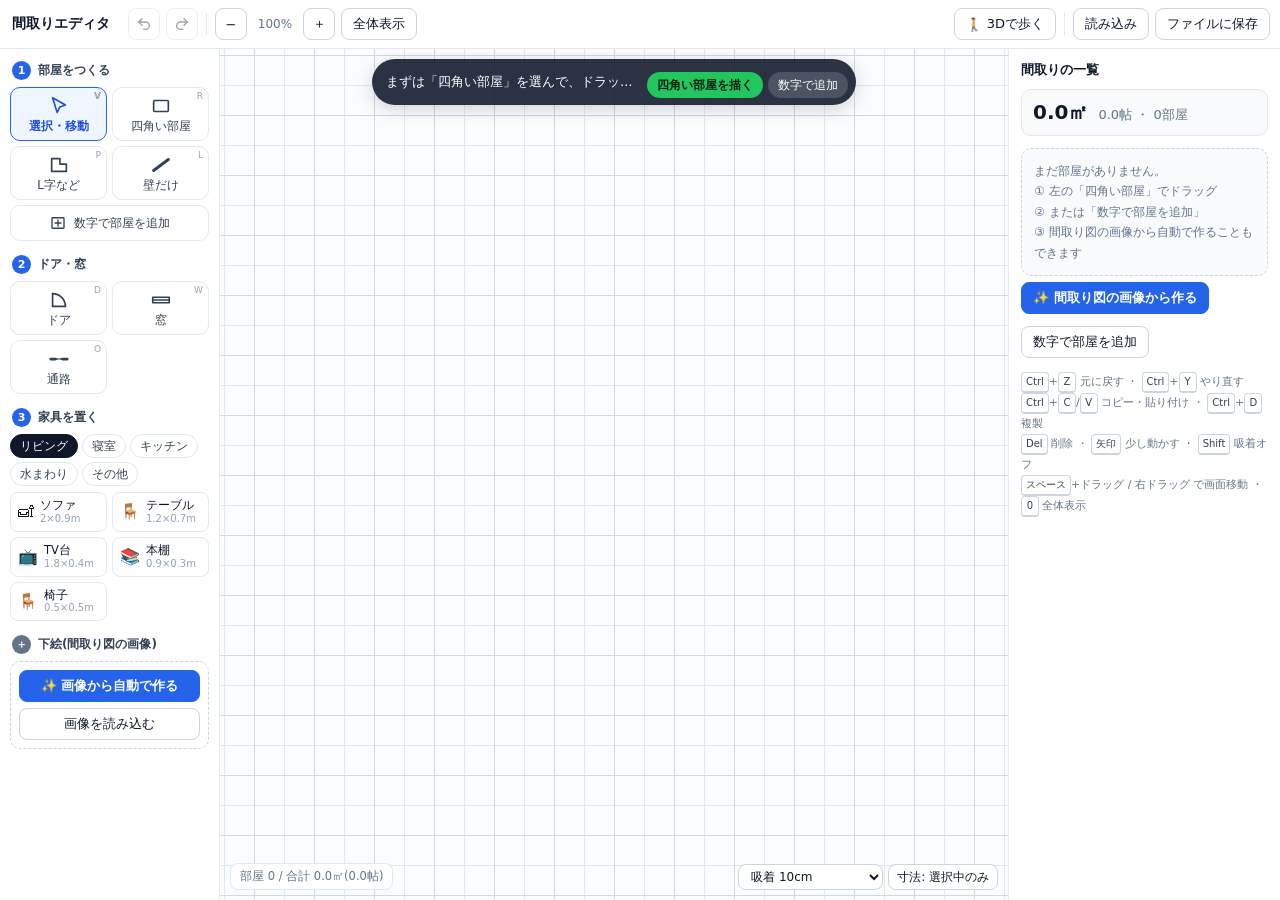
==== floor-editor.html @ 039d6eda "Add files via upload" ====
<!DOCTYPE html>
<html lang="ja">
<head>
<meta charset="UTF-8">
<meta name="viewport" content="width=device-width, initial-scale=1, maximum-scale=1, user-scalable=no, viewport-fit=cover">
<title>間取りエディタ - VR Homes</title>
<style>
:root{
  --ink:#0f172a; --ink-2:#334155; --ink-3:#64748b; --ink-4:#94a3b8;
  --line:#e2e8f0; --line-2:#cbd5e1; --bg:#f8fafc; --surface:#fff;
  --blue:#2563eb; --blue-d:#1d4ed8; --blue-l:#eff6ff; --blue-m:#dbeafe;
  --red:#dc2626; --red-l:#fef2f2; --green:#16a34a; --amber:#d97706;
  --wall:#1e293b; --r:10px;
}
*{box-sizing:border-box}
html,body{margin:0;height:100%;overflow:hidden;background:var(--bg);color:var(--ink);font-family:system-ui,-apple-system,"Hiragino Sans","Noto Sans JP","Yu Gothic UI",sans-serif;font-size:13px;-webkit-tap-highlight-color:transparent}
button,input,select{font:inherit;color:inherit}
button{cursor:pointer}
.app{display:grid;grid-template-rows:auto 1fr;height:100%}

/* ── ヘッダー ── */
.top{display:flex;align-items:center;gap:6px;padding:8px 10px;background:var(--surface);border-bottom:1px solid var(--line);min-width:0}
.top h1{font-size:14px;margin:0 6px 0 2px;white-space:nowrap;overflow:hidden;text-overflow:ellipsis;min-width:0;flex:0 1 auto}
.top h1 small{font-weight:500;color:var(--ink-3);margin-left:6px}
.spacer{flex:1}
.btn{display:inline-flex;align-items:center;justify-content:center;gap:5px;height:32px;padding:0 11px;border:1px solid var(--line-2);border-radius:8px;background:var(--surface);white-space:nowrap;transition:background .12s,border-color .12s}
.btn:hover{background:#f1f5f9}
.btn:disabled{opacity:.4;cursor:default;background:var(--surface)}
.btn.icon{width:32px;padding:0}
.btn.primary{background:var(--blue);border-color:var(--blue);color:#fff;font-weight:700}
.btn.primary:hover{background:var(--blue-d)}
.btn.ghost{border-color:transparent;background:transparent}
.btn.ghost:hover{background:#f1f5f9}
.btn.danger{color:var(--red)}
.btn.small{height:26px;padding:0 8px;font-size:12px}
.sep{width:1px;height:22px;background:var(--line);margin:0 2px}
.zoomlabel{min-width:44px;text-align:center;color:var(--ink-3);font-size:12px}

/* ── 本体 ── */
.main{display:grid;grid-template-columns:220px 1fr 272px;min-height:0}
.tools{background:var(--surface);border-right:1px solid var(--line);overflow-y:auto;padding:10px 10px 16px}
.step{margin-bottom:14px}
.step-h{display:flex;align-items:center;gap:7px;font-weight:800;font-size:12px;color:var(--ink-2);margin:2px 2px 7px}
.step-h .n{width:19px;height:19px;border-radius:50%;background:var(--blue);color:#fff;font-size:11px;display:inline-flex;align-items:center;justify-content:center}
.tgrid{display:grid;grid-template-columns:1fr 1fr;gap:5px}
.tool{display:flex;flex-direction:column;align-items:center;justify-content:center;gap:2px;min-height:54px;padding:6px 4px;border:1px solid var(--line);border-radius:var(--r);background:var(--surface);font-size:11.5px;color:var(--ink-2);position:relative;text-align:center;line-height:1.25}
.tool svg{width:22px;height:22px;stroke:currentColor;fill:none;stroke-width:1.8;stroke-linecap:round;stroke-linejoin:round}
.tool:hover{border-color:var(--line-2);background:#f8fafc}
.tool.on{border-color:var(--blue);background:var(--blue-l);color:var(--blue-d);font-weight:700}
.tool kbd{position:absolute;top:3px;right:5px;font-size:9px;color:var(--ink-4);font-family:inherit}
.tool.wide{grid-column:span 2;flex-direction:row;min-height:36px;gap:7px}
.tool.wide svg{width:18px;height:18px}
.furn-cats{display:flex;gap:4px;flex-wrap:wrap;margin-bottom:6px}
.chip{height:24px;padding:0 9px;border:1px solid var(--line);border-radius:999px;background:var(--surface);font-size:11.5px;color:var(--ink-2)}
.chip.on{background:var(--ink);border-color:var(--ink);color:#fff}
.furn-list{display:grid;grid-template-columns:1fr 1fr;gap:5px}
.furn{display:flex;align-items:center;gap:6px;padding:6px 7px;border:1px solid var(--line);border-radius:8px;background:var(--surface);font-size:11.5px;text-align:left;line-height:1.2}
.furn .ic{font-size:16px}
.furn small{display:block;color:var(--ink-4);font-size:10px}
.furn.on{border-color:var(--blue);background:var(--blue-l)}
.bgbox{border:1px dashed var(--line-2);border-radius:var(--r);padding:8px;display:grid;gap:6px}
.row{display:flex;align-items:center;gap:6px}
.row label{color:var(--ink-3);font-size:11.5px;white-space:nowrap}
.row input[type=range]{flex:1;min-width:0}
details summary{cursor:pointer;color:var(--ink-3);font-size:11.5px;margin:2px 0}
.mini{font-size:11px;color:var(--ink-3);line-height:1.5}

/* ── キャンバス ── */
.stage{position:relative;min-width:0;min-height:0;overflow:hidden;background:#fbfcfe}
#cv{position:absolute;inset:0;width:100%;height:100%;touch-action:none;display:block;outline:none}
.hint{position:absolute;left:50%;top:10px;transform:translateX(-50%);max-width:calc(100% - 20px);display:flex;align-items:center;gap:8px;background:rgba(15,23,42,.88);color:#fff;border-radius:999px;padding:7px 8px 7px 14px;font-size:12.5px;box-shadow:0 4px 18px rgba(15,23,42,.18);z-index:5}
.hint .txt{white-space:nowrap;overflow:hidden;text-overflow:ellipsis}
.hint .acts{display:flex;gap:5px;flex-shrink:0}
.hint .acts:empty{display:none}
.hint button{height:26px;padding:0 10px;border-radius:999px;border:0;background:rgba(255,255,255,.16);color:#fff;font-size:12px;white-space:nowrap}
.hint button.ok{background:#22c55e;color:#04220f;font-weight:700}
.hint button:hover{filter:brightness(1.15)}
.numbox{position:absolute;z-index:6;display:none;align-items:center;gap:4px;background:#fff;border:2px solid var(--blue);border-radius:9px;padding:4px 6px;box-shadow:0 6px 20px rgba(15,23,42,.18)}
.numbox.show{display:flex}
.numbox span{font-size:11px;color:var(--ink-3);white-space:nowrap}
.numbox input{width:76px;border:0;outline:none;font-size:15px;font-weight:700;text-align:right}
.stat{position:absolute;left:10px;bottom:10px;background:rgba(255,255,255,.92);border:1px solid var(--line);border-radius:8px;padding:5px 9px;font-size:11.5px;color:var(--ink-3);z-index:4;pointer-events:none}
.legend-toggle{position:absolute;right:10px;bottom:10px;display:flex;gap:5px;z-index:4}

/* ── プロパティ ── */
.props{background:var(--surface);border-left:1px solid var(--line);overflow-y:auto;padding:12px}
.ph{font-weight:800;font-size:13px;margin:0 0 10px;display:flex;align-items:center;gap:8px}
.ph .tag{font-size:10.5px;font-weight:700;padding:2px 8px;border-radius:999px;background:var(--blue-l);color:var(--blue-d)}
.field{margin-bottom:10px}
.field>label{display:block;font-size:11.5px;color:var(--ink-3);margin-bottom:4px}
.in{width:100%;height:32px;border:1px solid var(--line-2);border-radius:8px;padding:0 9px;background:#fff;outline:none}
.in:focus{border-color:var(--blue);box-shadow:0 0 0 3px var(--blue-m)}
.unit{position:relative}
.unit .in{padding-right:28px;text-align:right}
.unit::after{content:attr(data-u);position:absolute;right:9px;top:50%;transform:translateY(-50%);color:var(--ink-4);font-size:11.5px;pointer-events:none}
.two{display:grid;grid-template-columns:1fr 1fr;gap:8px}
.three{display:grid;grid-template-columns:1fr 1fr 1fr;gap:6px}
.chips{display:flex;flex-wrap:wrap;gap:4px;margin-top:6px}
.chips .chip{height:22px;font-size:11px;padding:0 7px}
.swatches{display:flex;flex-wrap:wrap;gap:6px}
.sw{width:24px;height:24px;border-radius:50%;border:2px solid #fff;box-shadow:0 0 0 1px var(--line-2)}
.sw.on{box-shadow:0 0 0 2px var(--ink)}
.big{display:flex;gap:10px;align-items:baseline;background:var(--bg);border:1px solid var(--line);border-radius:var(--r);padding:9px 11px;margin-bottom:12px}
.big b{font-size:20px}
.big span{color:var(--ink-3)}
.seg{display:grid;grid-template-columns:repeat(3,1fr);gap:4px}
.seg button{height:30px;border:1px solid var(--line);border-radius:7px;background:#fff;font-size:11.5px}
.seg button.on{border-color:var(--blue);background:var(--blue-l);color:var(--blue-d);font-weight:700}
.list{display:grid;gap:4px}
.li{display:flex;align-items:center;gap:8px;padding:7px 9px;border:1px solid var(--line);border-radius:8px;background:#fff;text-align:left;width:100%}
.li:hover{border-color:var(--line-2)}
.li .dot{width:10px;height:10px;border-radius:3px;flex-shrink:0}
.li .nm{flex:1;min-width:0;overflow:hidden;text-overflow:ellipsis;white-space:nowrap}
.li .v{color:var(--ink-3);font-size:11.5px;white-space:nowrap}
.acts{display:flex;flex-wrap:wrap;gap:6px;margin-top:6px}
.empty{color:var(--ink-3);line-height:1.7;font-size:12px;background:var(--bg);border:1px dashed var(--line-2);border-radius:var(--r);padding:12px}
.kbd-help{margin-top:14px;color:var(--ink-3);font-size:11px;line-height:1.8}
.kbd-help kbd{display:inline-block;min-width:18px;padding:0 4px;border:1px solid var(--line-2);border-bottom-width:2px;border-radius:4px;font-family:inherit;font-size:10px;text-align:center;color:var(--ink-2);background:#fff}

/* ── モーダル ── */
.modal{position:fixed;inset:0;background:rgba(15,23,42,.55);display:none;align-items:center;justify-content:center;z-index:50;padding:14px}
.modal.show{display:flex}
.dialog{background:#fff;border-radius:14px;width:min(420px,100%);padding:16px;box-shadow:0 20px 60px rgba(15,23,42,.3)}
.dialog h3{margin:0 0 12px;font-size:15px}
.presets{display:grid;grid-template-columns:repeat(4,1fr);gap:6px;margin-bottom:12px}
.presets button{border:1px solid var(--line);border-radius:8px;background:#fff;padding:7px 4px;font-size:12px;line-height:1.3}
.presets button small{display:block;color:var(--ink-4);font-size:10px}
.presets button:hover{border-color:var(--blue);background:var(--blue-l)}
.viewer{position:fixed;inset:0;z-index:60;background:#0a0e1a;display:none}
.viewer.show{display:block}
.viewer iframe{width:100%;height:100%;border:0;display:block}
.toast{position:fixed;left:50%;bottom:22px;transform:translateX(-50%) translateY(20px);background:var(--ink);color:#fff;padding:9px 16px;border-radius:999px;font-size:12.5px;opacity:0;transition:all .25s;z-index:70;pointer-events:none;white-space:nowrap}
.toast.show{opacity:1;transform:translateX(-50%) translateY(0)}

/* ── スマホ・狭い画面 ── */
@media (max-width: 860px){
  .main{grid-template-columns:1fr;grid-template-rows:1fr auto}
  .tools{grid-row:2;border-right:0;border-top:1px solid var(--line);padding:6px;display:flex;gap:10px;overflow-x:auto;overflow-y:hidden;max-height:none;white-space:nowrap}
  .step{margin:0;display:flex;align-items:center;gap:6px}
  .step-h{writing-mode:horizontal-tb;margin:0}
  .step-h span:not(.n){display:none}
  .tgrid{display:flex;gap:5px}
  .tool{min-width:62px;min-height:50px}
  .tool.wide{grid-column:auto;flex-direction:column;min-height:50px}
  .tool kbd{display:none}
  .bg-step{display:none}
  .furn-step{display:flex}
  .furn-cats{display:none}
  .furn-list{display:flex;gap:5px}
  .furn{min-width:92px;min-height:50px}
  .props{position:fixed;left:0;right:0;bottom:0;max-height:48vh;border-left:0;border-top:1px solid var(--line);border-radius:14px 14px 0 0;box-shadow:0 -10px 30px rgba(15,23,42,.15);transform:translateY(105%);transition:transform .22s;z-index:30;padding-top:6px}
  .props.open{transform:none}
  .props .grab{display:block}
  .top h1 small{display:none}
  .hide-sm{display:none !important}
  .hint{top:8px;font-size:12px}
}
.sm{display:none}
@media (max-width: 860px){ .lg{display:none} .sm{display:inline} }
@media (max-width: 480px){ .top h1{display:none} .top{gap:4px;padding:6px} .btn{padding:0 9px} }
.grab{display:none;width:40px;height:4px;border-radius:2px;background:var(--line-2);margin:2px auto 10px}
.show-sm{display:none}
@media (max-width: 860px){ .show-sm{display:inline-flex} }
</style>
</head>
<body>
<div class="app">
  <header class="top">
    <h1>間取りエディタ<small id="propName"></small></h1>
    <button class="btn icon" id="bUndo" title="元に戻す (Ctrl+Z)"><svg width="16" height="16" viewBox="0 0 24 24" fill="none" stroke="currentColor" stroke-width="2" stroke-linecap="round"><path d="M9 14 4 9l5-5"/><path d="M4 9h10.5a5.5 5.5 0 0 1 0 11H11"/></svg></button>
    <button class="btn icon" id="bRedo" title="やり直す (Ctrl+Y)"><svg width="16" height="16" viewBox="0 0 24 24" fill="none" stroke="currentColor" stroke-width="2" stroke-linecap="round"><path d="m15 14 5-5-5-5"/><path d="M20 9H9.5a5.5 5.5 0 0 0 0 11H13"/></svg></button>
    <span class="sep hide-sm"></span>
    <button class="btn icon hide-sm" id="bZoomOut" title="縮小">−</button>
    <span class="zoomlabel hide-sm" id="zoomLabel">100%</span>
    <button class="btn icon hide-sm" id="bZoomIn" title="拡大">＋</button>
    <button class="btn hide-sm" id="bFit" title="全体を表示 (0)">全体表示</button>
    <span class="spacer"></span>
    <button class="btn show-sm" id="bProps">詳細</button>
    <button class="btn" id="bWalk" title="3Dで歩いて確認">🚶<span class="lg"> 3Dで歩く</span><span class="sm"> 3D</span></button>
    <span class="sep"></span>
    <span id="fileBtns" class="row">
      <button class="btn hide-sm" id="bLoad">読み込み</button>
      <button class="btn" id="bDownload"><span class="lg">ファイルに保存</span><span class="sm">保存</span></button>
    </span>
    <span id="embedBtns" class="row" style="display:none">
      <button class="btn ghost" id="bCancel" title="保存せずに閉じる"><span class="lg">キャンセル</span><span class="sm">✕</span></button>
      <button class="btn primary" id="bSave"><span class="lg">保存して閉じる</span><span class="sm">保存</span></button>
    </span>
  </header>

  <div class="main">
    <!-- 左: 道具 -->
    <aside class="tools" id="tools">
      <div class="step">
        <div class="step-h"><span class="n">1</span><span>部屋をつくる</span></div>
        <div class="tgrid">
          <button class="tool" data-tool="select" title="選択・移動 (V)"><kbd>V</kbd><svg viewBox="0 0 24 24"><path d="M5 3l14 8-6 2-3 6z"/></svg>選択・移動</button>
          <button class="tool" data-tool="rect" title="四角い部屋 (R)"><kbd>R</kbd><svg viewBox="0 0 24 24"><rect x="4" y="6" width="16" height="12" rx="1"/></svg>四角い部屋</button>
          <button class="tool" data-tool="poly" title="自由な形の部屋 (P)"><kbd>P</kbd><svg viewBox="0 0 24 24"><path d="M4 5h9v6h7v8H4z"/></svg>L字など</button>
          <button class="tool" data-tool="wall" title="壁を引く (L)"><kbd>L</kbd><svg viewBox="0 0 24 24"><path d="M4 18 20 6" stroke-width="3.2"/></svg>壁だけ</button>
          <button class="tool wide" id="bAddRoom" title="サイズを数字で指定して部屋を追加"><svg viewBox="0 0 24 24"><rect x="4" y="5" width="16" height="14" rx="1"/><path d="M8 12h8M12 8v8"/></svg>数字で部屋を追加</button>
        </div>
      </div>
      <div class="step">
        <div class="step-h"><span class="n">2</span><span>ドア・窓</span></div>
        <div class="tgrid">
          <button class="tool" data-tool="door" title="ドア (D)"><kbd>D</kbd><svg viewBox="0 0 24 24"><path d="M5 19V5"/><path d="M5 5a14 14 0 0 1 14 14"/><path d="M5 19h14"/></svg>ドア</button>
          <button class="tool" data-tool="window" title="窓 (W)"><kbd>W</kbd><svg viewBox="0 0 24 24"><rect x="3" y="9" width="18" height="6"/><path d="M3 12h18"/></svg>窓</button>
          <button class="tool" data-tool="passage" title="通路・開口 (O)"><kbd>O</kbd><svg viewBox="0 0 24 24"><path d="M3 12h5M16 12h5" stroke-width="3"/><path d="M9 12h6" stroke-dasharray="2 2"/></svg>通路</button>
        </div>
      </div>
      <div class="step furn-step">
        <div class="step-h"><span class="n">3</span><span>家具を置く</span></div>
        <div class="furn-cats" id="furnCats"></div>
        <div class="furn-list" id="furnList"></div>
      </div>
      <div class="step bg-step">
        <div class="step-h"><span class="n" style="background:#64748b">＋</span><span>下絵(間取り図の画像)</span></div>
        <div class="bgbox">
          <button class="btn primary" id="bAutoFromImage" title="間取り図の画像から部屋・ドア・窓をまとめて作ります">✨ 画像から自動で作る</button>
          <button class="btn" id="bBgLoad">画像を読み込む</button>
          <div id="bgCtl" style="display:none;gap:6px" class="bgctl">
            <div class="row"><label>濃さ</label><input type="range" id="bgOpacity" min="10" max="100" value="55"></div>
            <div class="tgrid" style="margin-top:4px">
              <button class="tool" data-tool="calib" title="図面上の2点と実際の長さで大きさを合わせる"><svg viewBox="0 0 24 24"><path d="M4 17 17 4l3 3L7 20z"/><path d="M8 13l2 2M11 10l2 2M14 7l2 2"/></svg>長さを合わせる</button>
              <button class="tool" data-tool="bgmove" title="下絵をドラッグで動かす"><svg viewBox="0 0 24 24"><path d="M12 3v18M3 12h18M12 3l-3 3M12 3l3 3M12 21l-3-3M12 21l3-3M3 12l3-3M3 12l3 3M21 12l-3-3M21 12l-3 3"/></svg>下絵を動かす</button>
              <button class="tool" data-tool="roomfill" title="下絵の部屋の内側をクリックして部屋を自動作成"><svg viewBox="0 0 24 24"><path d="M4 4h16v16H4z"/><path d="M8 8h8v8H8z" fill="currentColor" opacity=".25"/></svg>部屋を自動取得</button>
              <button class="tool" data-tool="autowall" title="下絵から壁の線を自動検出"><svg viewBox="0 0 24 24"><path d="M4 6h16M4 12h10M4 18h16" stroke-width="2.6"/></svg>壁を自動検出</button>
            </div>
            <details>
              <summary>検出の細かい設定</summary>
              <div class="row"><label>暗さのしきい値</label><input type="range" id="pThreshold" min="30" max="230" value="110"><span id="pThresholdV" class="mini">110</span></div>
              <div class="row"><label>色みの許容</label><input type="range" id="pSat" min="10" max="160" value="60"></div>
              <div class="row"><label>壁の厚み(m)</label><input class="in" style="height:26px" id="pMinTh" type="number" step="0.01" value="0.06"><span class="mini">〜</span><input class="in" style="height:26px" id="pMaxTh" type="number" step="0.01" value="0.30"></div>
              <div class="row"><label>最短の壁(m)</label><input class="in" style="height:26px" id="pMinLen" type="number" step="0.1" value="0.4"></div>
              <div class="row"><label>開口を塞ぐ(m)</label><input class="in" style="height:26px" id="pClose" type="number" step="0.05" value="1.0"></div>
              <div class="row"><button class="btn small" id="bOtsu">しきい値を自動で決める</button></div>
            </details>
            <button class="btn small danger" id="bBgClear">下絵を消す</button>
          </div>
        </div>
      </div>
    </aside>

    <!-- 中央: キャンバス -->
    <section class="stage" id="stage">
      <canvas id="cv" tabindex="0"></canvas>
      <div class="hint" id="hint"><span class="txt" id="hintTxt"></span><span class="acts" id="hintActs"></span></div>
      <div class="numbox" id="numbox"><span id="numLabel">長さ</span><input id="numInput" inputmode="decimal" autocomplete="off"><span>m</span></div>
      <div class="stat" id="stat"></div>
      <div class="legend-toggle hide-sm">
        <select class="btn small" id="gridSel" title="スナップ(吸着)の間隔">
          <option value="0.05">吸着 5cm</option>
          <option value="0.1" selected>吸着 10cm</option>
          <option value="0.455">吸着 半間(45.5cm)</option>
          <option value="0">吸着なし</option>
        </select>
        <button class="btn small" id="bDims" title="すべての部屋の寸法を表示">寸法: 選択中のみ</button>
      </div>
    </section>

    <!-- 右: 詳細 -->
    <aside class="props" id="props"><div class="grab"></div><div id="propsBody"></div></aside>
  </div>
</div>

<!-- 数字で部屋を追加 -->
<div class="modal" id="autoModal">
  <div class="dialog">
    <h3>✨ 画像から自動で作る</h3>
    <p class="mini" style="margin:-4px 0 12px">間取り図の壁を読み取って、部屋・ドア・窓をまとめて作ります。できあがった後で、違う所を手で直してください。</p>
    <div class="field"><label>専有面積(縮尺を合わせるのに使います)</label><div class="unit" data-u="㎡"><input class="in" id="autoArea" type="number" step="0.01" placeholder="例: 25.5"></div></div>
    <div class="mini" id="autoNote" style="margin:-2px 0 12px"></div>
    <div class="field" id="autoReplaceRow" style="display:none"><label><input type="checkbox" id="autoReplace" checked> 今ある部屋を消して作り直す</label></div>
    <div class="row" style="justify-content:flex-end">
      <button class="btn ghost" id="autoCancel">やめる</button>
      <button class="btn primary" id="autoOk">作成する</button>
    </div>
  </div>
</div>

<div class="modal" id="addModal">
  <div class="dialog">
    <h3>数字で部屋を追加</h3>
    <div class="presets" id="presets"></div>
    <div class="field"><label>部屋の名前</label><input class="in" id="addName" value="洋室"></div>
    <div class="two">
      <div class="field"><label>幅(横)</label><div class="unit" data-u="m"><input class="in" id="addW" type="number" step="0.01" value="3.64"></div></div>
      <div class="field"><label>奥行(縦)</label><div class="unit" data-u="m"><input class="in" id="addD" type="number" step="0.01" value="2.73"></div></div>
    </div>
    <div class="mini" id="addInfo" style="margin:-2px 0 12px"></div>
    <div class="row" style="justify-content:flex-end">
      <button class="btn ghost" id="addCancel">やめる</button>
      <button class="btn primary" id="addOk">追加する</button>
    </div>
  </div>
</div>

<!-- 3Dで歩く -->
<div class="viewer" id="viewer"></div>
<div class="toast" id="toast"></div>
<input type="file" id="fileBg" accept="image/*" hidden>
<input type="file" id="fileJson" accept=".json,application/json" hidden>

<script>
"use strict";
/* =====================================================================
   VR Homes 間取りエディタ
   データ形式は従来と同じ { rooms, furnitures, walls }(50px = 1m、yが下)
   - rooms:      { id, name, color, vertices:[{x,y}], openings:[...], wx,wy,ww,wh, groupId }
   - openings:   { type:'door'|'window'|'passage', edgeIndex, offsetAlongWall(0〜1), width, height, doorType }
   - furnitures: { id, type, name, icon, cx, cy, w, d, h, pw, ph, rotation, color }
   - walls:      { id, x1, y1, x2, y2 }
   親ページ(index.html)とは postMessage でやり取りする
     子→親: vr-editor-ready / vr-editor-save {data, thumbnail} / vr-editor-cancel
     親→子: init {data, propName}
   ===================================================================== */

const M = 50;                    // 1m = 50px(エディタ座標)
const WALL_DRAW_T = 0.12;        // 描画上の壁の厚み(m)
const TATAMI = 1.62;             // 1帖 = 1.62㎡(不動産表示の基準)
const ROOM_COLORS = ['#1D9E75','#185FA5','#BA7517','#993556','#533AB7','#0891B2','#65A30D','#DC2626','#78716C','#D97706'];
const ROOM_NAMES = ['LDK','洋室','和室','寝室','キッチン','ダイニング','玄関','廊下','浴室','洗面所','トイレ','収納','クローゼット','バルコニー'];
const ROOM_PRESETS = [
  { n:'4.5帖', w:2.73, d:2.73 }, { n:'6帖', w:3.64, d:2.73 }, { n:'8帖', w:3.64, d:3.64 }, { n:'10帖', w:4.55, d:3.64 },
  { n:'12帖', w:5.46, d:3.64 }, { n:'玄関', w:1.82, d:1.37 }, { n:'浴室', w:1.82, d:1.37 }, { n:'トイレ', w:0.91, d:1.82 }
];
const FURNITURE = {
  'リビング': [
    {id:'sofa',name:'ソファ',icon:'🛋',w:2.0,d:0.9,h:0.8,color:'#8B6914'},
    {id:'table',name:'テーブル',icon:'🪑',w:1.2,d:0.7,h:0.7,color:'#A0522D'},
    {id:'tv_stand',name:'TV台',icon:'📺',w:1.8,d:0.4,h:0.5,color:'#555555'},
    {id:'bookshelf',name:'本棚',icon:'📚',w:0.9,d:0.3,h:1.8,color:'#8B4513'},
    {id:'chair',name:'椅子',icon:'🪑',w:0.5,d:0.5,h:0.8,color:'#C8A96E'}
  ],
  '寝室': [
    {id:'bed_single',name:'ベッド(S)',icon:'🛏',w:1.0,d:2.0,h:0.5,color:'#6A8FB5'},
    {id:'bed_double',name:'ベッド(D)',icon:'🛏',w:1.4,d:2.0,h:0.5,color:'#5A7FA5'},
    {id:'closet',name:'クローゼット',icon:'👗',w:1.8,d:0.6,h:2.0,color:'#C0A882'},
    {id:'desk',name:'デスク',icon:'🖥',w:1.2,d:0.6,h:0.75,color:'#A0522D'},
    {id:'dresser',name:'タンス',icon:'🗄',w:0.9,d:0.45,h:1.2,color:'#C8A96E'}
  ],
  'キッチン': [
    {id:'fridge',name:'冷蔵庫',icon:'🧊',w:0.6,d:0.65,h:1.8,color:'#B0C4DE'},
    {id:'sink',name:'シンク',icon:'🚰',w:0.8,d:0.6,h:0.85,color:'#C0C0C0'},
    {id:'stove',name:'コンロ',icon:'🍳',w:0.6,d:0.6,h:0.85,color:'#888888'},
    {id:'counter',name:'カウンター',icon:'🍽',w:2.0,d:0.6,h:0.85,color:'#D2B48C'}
  ],
  '水まわり': [
    {id:'bathtub',name:'バスタブ',icon:'🛁',w:0.8,d:1.5,h:0.6,color:'#B0E0E6'},
    {id:'washstand',name:'洗面台',icon:'🪥',w:0.8,d:0.5,h:0.85,color:'#E0E0E0'},
    {id:'toilet',name:'トイレ',icon:'🚽',w:0.45,d:0.65,h:0.85,color:'#F5F5F5'},
    {id:'shower',name:'シャワー',icon:'🚿',w:0.9,d:0.9,h:2.2,color:'#87CEEB'}
  ],
  'その他': [
    {id:'stairs',name:'階段',icon:'🪜',w:1.0,d:2.0,h:1.0,color:'#DEB887'},
    {id:'plant',name:'観葉植物',icon:'🪴',w:0.4,d:0.4,h:1.2,color:'#228B22'},
    {id:'piano',name:'ピアノ',icon:'🎹',w:1.5,d:0.6,h:1.2,color:'#222222'},
    {id:'ac',name:'エアコン',icon:'❄️',w:0.8,d:0.2,h:0.3,color:'#E8E8E8'}
  ]
};
const OPENING_DEFAULTS = { door:{ width:0.8, height:2.0 }, window:{ width:1.2, height:1.0 }, passage:{ width:1.2, height:2.0 } };
const DOOR_TYPES = [
  ['swing_left','左開き(内)'],['swing_right','右開き(内)'],['slide_left','引き戸(左)'],
  ['swing_left_out','左開き(外)'],['swing_right_out','右開き(外)'],['slide_right','引き戸(右)']
];

/* ───────── 状態 ───────── */
let plan = { rooms: [], furnitures: [], walls: [] };
let nextId = 1;
const newId = () => nextId++;
let tool = 'select';
let selection = [];               // [{kind:'room'|'opening'|'furn'|'wall', obj, room}]
let view = { scale: 1.2, ox: 0, oy: 0 };
let gridM = 0.1;
let showAllDims = false;
let embedded = window.parent !== window;
let propName = '';
let furnPick = null;              // 置こうとしている家具の定義
let furnCat = 'リビング';
let bg = null;                    // { img, x, y, scale, opacity }
const undoStack = [], redoStack = [];
let clipboard = null, pasteCount = 0;

// 操作中の一時状態
let drag = null;                  // ドラッグ中の情報
let draft = null;                 // 描画中の部屋・壁 { pts:[], kind }
let hover = null;                 // カーソル位置(ワールド)
let snapInfo = null;              // スナップ表示用
let openingPreview = null;
let autoWallPreview = null, awRegion = null;
let roomFillPreview = [];
let calib = null;                 // 長さ合わせ { p1, p2 }
let shiftDown = false, spaceDown = false;
const pointers = new Map();       // ピンチ用

const cv = document.getElementById('cv');
const ctx = cv.getContext('2d');
const $ = id => document.getElementById(id);

/* ───────── 小物 ───────── */
const fmtM = px => (px / M).toFixed(2) + 'm';
const toast = (msg) => { const t = $('toast'); t.textContent = msg; t.classList.add('show'); clearTimeout(toast._t); toast._t = setTimeout(() => t.classList.remove('show'), 2200); };
const clamp = (v, a, b) => Math.max(a, Math.min(b, v));
const dist = (a, b) => Math.hypot(a.x - b.x, a.y - b.y);
const esc = s => String(s == null ? '' : s).replace(/[&<>"']/g, c => ({'&':'&amp;','<':'&lt;','>':'&gt;','"':'&quot;',"'":'&#39;'}[c]));
function polyArea2(v) { let a = 0; for (let i = 0; i < v.length; i++) { const p = v[i], q = v[(i + 1) % v.length]; a += p.x * q.y - q.x * p.y; } return a; }
function polyAreaM2(v) { return Math.abs(polyArea2(v)) / 2 / (M * M); }
function centroid(v) {
  let a = 0, cx = 0, cy = 0;
  for (let i = 0; i < v.length; i++) { const p = v[i], q = v[(i + 1) % v.length], f = p.x * q.y - q.x * p.y; a += f; cx += (p.x + q.x) * f; cy += (p.y + q.y) * f; }
  if (Math.abs(a) < 1e-6) { const s = v.reduce((o, p) => ({ x: o.x + p.x, y: o.y + p.y }), { x: 0, y: 0 }); return { x: s.x / v.length, y: s.y / v.length }; }
  return { x: cx / (3 * a), y: cy / (3 * a) };
}
function pointInPoly(p, v) {
  let inside = false;
  for (let i = 0, j = v.length - 1; i < v.length; j = i++) {
    const a = v[i], b = v[j];
    if ((a.y > p.y) !== (b.y > p.y) && p.x < (b.x - a.x) * (p.y - a.y) / (b.y - a.y) + a.x) inside = !inside;
  }
  return inside;
}
function segDist(p, a, b) {
  const dx = b.x - a.x, dy = b.y - a.y, l2 = dx * dx + dy * dy;
  let t = l2 > 0 ? ((p.x - a.x) * dx + (p.y - a.y) * dy) / l2 : 0;
  t = clamp(t, 0, 1);
  const q = { x: a.x + dx * t, y: a.y + dy * t };
  return { d: dist(p, q), t, q };
}
function edgeInfo(room, i) {
  const v = room.vertices, a = v[i], b = v[(i + 1) % v.length];
  const len = dist(a, b) || 1e-9, ux = (b.x - a.x) / len, uy = (b.y - a.y) / len;
  const s = polyArea2(v) > 0 ? 1 : -1;
  return { a, b, len, ux, uy, nx: -uy * s, ny: ux * s };   // n は部屋の内側向き
}
function bbox(points) {
  let x1 = Infinity, y1 = Infinity, x2 = -Infinity, y2 = -Infinity;
  points.forEach(p => { x1 = Math.min(x1, p.x); y1 = Math.min(y1, p.y); x2 = Math.max(x2, p.x); y2 = Math.max(y2, p.y); });
  return { x1, y1, x2, y2 };
}
function isAxisRect(room) {
  const v = room.vertices;
  if (v.length !== 4) return false;
  for (let i = 0; i < 4; i++) { const a = v[i], b = v[(i + 1) % 4]; if (Math.abs(a.x - b.x) > 0.5 && Math.abs(a.y - b.y) > 0.5) return false; }
  return true;
}
function furnCorners(f) {
  const r = (f.rotation || 0) * Math.PI / 180, c = Math.cos(r), s = Math.sin(r), hw = f.w * M / 2, hd = f.d * M / 2;
  return [[-hw, -hd], [hw, -hd], [hw, hd], [-hw, hd]].map(([x, y]) => ({ x: f.cx + x * c - y * s, y: f.cy + x * s + y * c }));
}

/* ───────── 座標変換 ───────── */
let dpr = 1;
function toScreen(p) { return { x: p.x * view.scale + view.ox, y: p.y * view.scale + view.oy }; }
function toWorld(sx, sy) { return { x: (sx - view.ox) / view.scale, y: (sy - view.oy) / view.scale }; }
function evWorld(e) { const r = cv.getBoundingClientRect(); return toWorld(e.clientX - r.left, e.clientY - r.top); }
function evScreen(e) { const r = cv.getBoundingClientRect(); return { x: e.clientX - r.left, y: e.clientY - r.top }; }

/* ───────── データの出し入れ ───────── */
function serialize() { return JSON.stringify(plan); }
function restore(json) { plan = JSON.parse(json); selection = []; refreshAll(); }

function importData(data) {
  const rooms = [], furnitures = [], walls = [];
  (data && data.rooms || []).forEach((r, ri) => {
    let verts, openings = [];
    if (Array.isArray(r.vertices) && r.vertices.length >= 3) {
      verts = r.vertices.map(v => ({ x: +v.x || 0, y: +v.y || 0 }));
      (r.openings || []).forEach(o => {
        if (o.edgeIndex === undefined) return;
        openings.push(normOpening(o, o.edgeIndex, o.offsetAlongWall));
      });
    } else {
      const x = +r.wx || 0, y = +r.wy || 0, w = +r.ww || 0, h = +r.wh || 0;
      if (w <= 0 || h <= 0) return;
      verts = [{ x, y }, { x: x + w, y }, { x: x + w, y: y + h }, { x, y: y + h }];
      // 旧形式(壁の向き+左/上からの割合)→ 辺番号に変換
      (r.openings || []).forEach(o => {
        let a = +o.offsetAlongWall; if (!(a > 0)) a = 0.5; if (a > 1) a = 0.5;
        const map = { North: [0, a], East: [1, a], South: [2, 1 - a], West: [3, 1 - a] }[o.wall];
        if (map) openings.push(normOpening(o, map[0], map[1]));
      });
    }
    rooms.push({ id: newId(), name: r.name || ('部屋' + (ri + 1)), color: r.color || ROOM_COLORS[ri % ROOM_COLORS.length], vertices: verts, openings, groupId: r.groupId || null });
  });
  ((data && (data.furnitures || data.furniture)) || []).forEach(f => {
    const w = +f.w || (+f.pw / M) || 1, d = +f.d || (+f.ph / M) || 1;
    furnitures.push({ id: newId(), type: f.type || 'custom', name: f.name || '家具', icon: f.icon || '▪', cx: +f.cx || 0, cy: +f.cy || 0, w, d, h: +f.h || 0.8, rotation: +f.rotation || 0, color: f.color || '#888888' });
  });
  ((data && data.walls) || []).forEach(w => walls.push({ id: newId(), x1: +w.x1 || 0, y1: +w.y1 || 0, x2: +w.x2 || 0, y2: +w.y2 || 0 }));
  return { rooms, furnitures, walls };
}
function normOpening(o, edgeIndex, along) {
  const type = o.type === 'window' ? 'window' : o.type === 'passage' ? 'passage' : 'door';
  const d = OPENING_DEFAULTS[type];
  let a = +along; if (!(a > 0 && a < 1)) a = 0.5;
  const op = { type, edgeIndex: +edgeIndex, offsetAlongWall: a, width: +o.width || d.width, height: +o.height || d.height };
  if (type === 'door') op.doorType = o.doorType || 'swing_left';
  return op;
}
function exportData() {
  return {
    rooms: plan.rooms.map(r => {
      const b = bbox(r.vertices);
      return { id: r.id, name: r.name, color: r.color, groupId: r.groupId || null,
        wx: b.x1, wy: b.y1, ww: b.x2 - b.x1, wh: b.y2 - b.y1,
        vertices: r.vertices.map(v => ({ x: Math.round(v.x * 100) / 100, y: Math.round(v.y * 100) / 100 })),
        openings: r.openings.map(o => Object.assign({}, o)) };
    }),
    furnitures: plan.furnitures.map(f => ({ id: f.id, type: f.type, name: f.name, icon: f.icon, cx: f.cx, cy: f.cy, w: f.w, d: f.d, h: f.h, pw: f.w * M, ph: f.d * M, rotation: f.rotation, color: f.color })),
    walls: plan.walls.map(w => ({ id: w.id, x1: w.x1, y1: w.y1, x2: w.x2, y2: w.y2 }))
  };
}

/* ───────── 履歴(元に戻す/やり直す)───────── */
let pendingSnap = null;
function beginChange() { if (pendingSnap === null) pendingSnap = serialize(); }
function endChange() {
  if (pendingSnap === null) return;
  const now = serialize();
  if (now !== pendingSnap) { undoStack.push(pendingSnap); if (undoStack.length > 150) undoStack.shift(); redoStack.length = 0; autosave(); }
  pendingSnap = null;
  updateUndoButtons();
}
function change(fn) { beginChange(); fn(); endChange(); refreshAll(); }
function undo() { if (!undoStack.length) return; cancelDraft(); redoStack.push(serialize()); restore(undoStack.pop()); updateUndoButtons(); autosave(); }
function redo() { if (!redoStack.length) return; cancelDraft(); undoStack.push(serialize()); restore(redoStack.pop()); updateUndoButtons(); autosave(); }
function updateUndoButtons() { $('bUndo').disabled = !undoStack.length; $('bRedo').disabled = !redoStack.length; }
function autosave() {
  if (embedded) return;
  try { localStorage.setItem('vrhomes_editor_draft', serialize()); } catch (e) { /* 容量不足など */ }
}

/* ───────── スナップ(吸着)───────── */
function allVertices(excludeRoom) {
  const out = [];
  plan.rooms.forEach(r => { if (r !== excludeRoom) r.vertices.forEach(v => out.push(v)); });
  plan.walls.forEach(w => { out.push({ x: w.x1, y: w.y1 }); out.push({ x: w.x2, y: w.y2 }); });
  return out;
}
function allEdges(excludeRoom) {
  const out = [];
  plan.rooms.forEach(r => { if (r === excludeRoom) return; r.vertices.forEach((v, i) => out.push([v, r.vertices[(i + 1) % r.vertices.length]])); });
  plan.walls.forEach(w => out.push([{ x: w.x1, y: w.y1 }, { x: w.x2, y: w.y2 }]));
  return out;
}
function gridSnap(v) { const g = gridM * M; return g > 0 ? Math.round(v / g) * g : v; }
/* p を吸着させる。優先度: 他の頂点 > 他の辺 > 縦横の揃え > グリッド */
function snapPoint(p, opt) {
  opt = opt || {};
  snapInfo = null;
  if (shiftDown || gridM === 0 && !opt.force) return { x: p.x, y: p.y };
  const t = 10 / view.scale;
  const verts = (opt.extraVerts || []).concat(allVertices(opt.excludeRoom)).filter(v => v !== opt.excludeVertex);
  let best = null, bd = t;
  verts.forEach(v => { const d = dist(p, v); if (d < bd) { bd = d; best = v; } });
  if (best) { snapInfo = { kind: 'vertex', p: { x: best.x, y: best.y } }; return { x: best.x, y: best.y }; }
  if (!opt.noEdge) {
    let be = null; bd = t * 0.8;
    allEdges(opt.excludeRoom).forEach(([a, b]) => { const s = segDist(p, a, b); if (s.d < bd) { bd = s.d; be = s.q; } });
    if (be) {
      // 辺の上で、グリッドにも合わせる(縦横の辺のとき)
      const q = { x: be.x, y: be.y };
      snapInfo = { kind: 'edge', p: q };
      return q;
    }
  }
  const r = { x: gridSnap(p.x), y: gridSnap(p.y) };
  let gx = null, gy = null;
  verts.forEach(v => {
    if (Math.abs(v.x - p.x) < t && (gx === null || Math.abs(v.x - p.x) < Math.abs(gx.x - p.x))) gx = v;
    if (Math.abs(v.y - p.y) < t && (gy === null || Math.abs(v.y - p.y) < Math.abs(gy.y - p.y))) gy = v;
  });
  if (gx) r.x = gx.x;
  if (gy) r.y = gy.y;
  if (gx || gy) snapInfo = { kind: 'align', p: r, gx, gy };
  return r;
}
/* 直前の点から縦横にそろえる(Shiftで自由) */
function orthoFrom(prev, p) {
  if (!prev || shiftDown) return p;
  const dx = p.x - prev.x, dy = p.y - prev.y;
  return Math.abs(dx) >= Math.abs(dy) ? { x: p.x, y: prev.y } : { x: prev.x, y: p.y };
}

/* ───────── 開口(ドア・窓)───────── */
function openingGeom(room, o) {
  const e = edgeInfo(room, o.edgeIndex);
  const c = o.offsetAlongWall * e.len, w = o.width * M;
  const l = clamp(c - w / 2, 0, e.len), r = clamp(c + w / 2, 0, e.len);
  const P = t => ({ x: e.a.x + e.ux * t, y: e.a.y + e.uy * t });
  return { e, c, l, r, w: r - l, p1: P(l), p2: P(r), mid: P(c), P };
}
function clampAlong(e, widthM, f) {
  const half = widthM * M / 2 / e.len;
  return half >= 0.5 ? 0.5 : clamp(f, half, 1 - half);
}
// 他の部屋の重なった辺にある開口も、穴として扱う(描画用)
function holesForEdge(room, i) {
  const e = edgeInfo(room, i), holes = [];
  room.openings.forEach(o => { if (o.edgeIndex === i) { const g = openingGeom(room, o); holes.push([g.l, g.r]); } });
  plan.rooms.forEach(r2 => {
    if (r2 === room) return;
    r2.openings.forEach(o => {
      const g = openingGeom(r2, o);
      if (Math.abs(e.ux * g.e.uy - e.uy * g.e.ux) > 0.08) return;
      const rx = g.mid.x - e.a.x, ry = g.mid.y - e.a.y;
      if (Math.abs(rx * -e.uy + ry * e.ux) > WALL_DRAW_T * M * 1.6) return;
      const t = rx * e.ux + ry * e.uy;
      if (t < 0 || t > e.len) return;
      holes.push([clamp(t - g.w / 2, 0, e.len), clamp(t + g.w / 2, 0, e.len)]);
    });
  });
  return holes.sort((a, b) => a[0] - b[0]);
}
function nearestRoomEdge(p, maxD) {
  let best = null;
  plan.rooms.forEach(room => room.vertices.forEach((v, i) => {
    const e = edgeInfo(room, i), s = segDist(p, e.a, e.b);
    if (s.d > maxD) return;
    const inside = pointInPoly(p, room.vertices);
    const score = s.d - (inside ? 0.01 : 0);
    if (!best || score < best.score) best = { room, i, e, t: s.t, score };
  }));
  return best;
}
// 頂点を増減したあと、開口を一番近い辺に付け直す
function remapOpenings(room, before) {
  room.openings = [];
  before.forEach(b => {
    let best = null;
    room.vertices.forEach((v, i) => {
      const e = edgeInfo(room, i), s = segDist(b.mid, e.a, e.b);
      if (!best || s.d < best.d) best = { i, t: s.t, d: s.d, e };
    });
    if (best) room.openings.push(Object.assign({}, b.o, { edgeIndex: best.i, offsetAlongWall: clampAlong(best.e, b.o.width, best.t) }));
  });
}
function openingMids(room) { return room.openings.map(o => ({ o, mid: openingGeom(room, o).mid })); }

/* ───────── 描画 ───────── */
function resize() {
  const r = cv.getBoundingClientRect();
  dpr = Math.min(window.devicePixelRatio || 1, 2);
  cv.width = Math.max(1, Math.round(r.width * dpr));
  cv.height = Math.max(1, Math.round(r.height * dpr));
  draw();
}
let drawQueued = false;
function draw() { if (drawQueued) return; drawQueued = true; requestAnimationFrame(() => { drawQueued = false; render(); }); }

function setWorld() { ctx.setTransform(view.scale * dpr, 0, 0, view.scale * dpr, view.ox * dpr, view.oy * dpr); }
function setScreen() { ctx.setTransform(dpr, 0, 0, dpr, 0, 0); }
const px = n => n / view.scale;   // 画面上 n px をワールドに

function render() {
  const W = cv.width / dpr, H = cv.height / dpr;
  setScreen();
  ctx.clearRect(0, 0, W, H);
  ctx.fillStyle = '#fbfcfe'; ctx.fillRect(0, 0, W, H);
  drawGrid(W, H);
  setWorld();
  if (bg) {
    ctx.globalAlpha = bg.opacity;
    ctx.drawImage(bg.img, bg.x, bg.y, bg.img.width * bg.scale, bg.img.height * bg.scale);
    ctx.globalAlpha = 1;
  }
  const sel = new Set(selection.map(s => s.obj));

  // 部屋の床
  plan.rooms.forEach(r => {
    tracePoly(r.vertices);
    ctx.fillStyle = hexA(r.color, sel.has(r) ? 0.28 : 0.16);
    ctx.fill();
  });
  // 壁
  ctx.lineCap = 'butt';
  plan.rooms.forEach(r => r.vertices.forEach((v, i) => {
    const e = edgeInfo(r, i), holes = holesForEdge(r, i);
    let cur = 0;
    ctx.strokeStyle = sel.has(r) ? '#1d4ed8' : '#1e293b';
    ctx.lineWidth = WALL_DRAW_T * M;
    const seg = (t1, t2) => { if (t2 - t1 < 0.5) return; ctx.beginPath(); ctx.moveTo(e.a.x + e.ux * t1, e.a.y + e.uy * t1); ctx.lineTo(e.a.x + e.ux * t2, e.a.y + e.uy * t2); ctx.stroke(); };
    holes.forEach(h => { if (h[0] > cur) seg(cur, h[0]); cur = Math.max(cur, h[1]); });
    seg(cur, e.len);
  }));
  // 角を埋める
  plan.rooms.forEach(r => r.vertices.forEach(v => { ctx.fillStyle = sel.has(r) ? '#1d4ed8' : '#1e293b'; const s = WALL_DRAW_T * M / 2; ctx.fillRect(v.x - s, v.y - s, s * 2, s * 2); }));
  // 独立した壁
  plan.walls.forEach(w => {
    ctx.strokeStyle = sel.has(w) ? '#1d4ed8' : '#334155';
    ctx.lineWidth = 0.08 * M; ctx.lineCap = 'square';
    ctx.beginPath(); ctx.moveTo(w.x1, w.y1); ctx.lineTo(w.x2, w.y2); ctx.stroke();
  });
  // 開口
  plan.rooms.forEach(r => r.openings.forEach(o => drawOpening(r, o, sel.has(o))));
  // 家具
  plan.furnitures.forEach(f => drawFurniture(f, sel.has(f)));

  // 自動検出のプレビュー
  if (autoWallPreview) {
    ctx.strokeStyle = 'rgba(234,88,12,.9)'; ctx.lineWidth = px(4); ctx.lineCap = 'round';
    autoWallPreview.forEach(s => { ctx.beginPath(); ctx.moveTo(s.x1, s.y1); ctx.lineTo(s.x2, s.y2); ctx.stroke(); });
  }
  if (awRegion) { ctx.setLineDash([px(6), px(4)]); ctx.strokeStyle = '#ea580c'; ctx.lineWidth = px(1.5); ctx.strokeRect(Math.min(awRegion.x1, awRegion.x2), Math.min(awRegion.y1, awRegion.y2), Math.abs(awRegion.x2 - awRegion.x1), Math.abs(awRegion.y2 - awRegion.y1)); ctx.setLineDash([]); }
  roomFillPreview.forEach(rp => { tracePoly(rp.verts); ctx.fillStyle = 'rgba(34,197,94,.25)'; ctx.fill(); ctx.strokeStyle = '#16a34a'; ctx.lineWidth = px(2); ctx.stroke(); });

  // 選択中の部屋のハンドル
  selection.forEach(s => { if (s.kind === 'room' && selection.length === 1) drawRoomHandles(s.obj); if (s.kind === 'wall') drawWallHandles(s.obj); if (s.kind === 'furn' && selection.length === 1) drawFurnHandles(s.obj); });

  // 描画中
  drawDraft();
  if (openingPreview) drawOpeningPreview(openingPreview);
  if (drag && drag.kind === 'box') {
    const b = drag;
    ctx.fillStyle = 'rgba(37,99,235,.08)'; ctx.strokeStyle = '#2563eb'; ctx.lineWidth = px(1); ctx.setLineDash([px(4), px(3)]);
    ctx.fillRect(Math.min(b.p0.x, b.p1.x), Math.min(b.p0.y, b.p1.y), Math.abs(b.p1.x - b.p0.x), Math.abs(b.p1.y - b.p0.y));
    ctx.strokeRect(Math.min(b.p0.x, b.p1.x), Math.min(b.p0.y, b.p1.y), Math.abs(b.p1.x - b.p0.x), Math.abs(b.p1.y - b.p0.y));
    ctx.setLineDash([]);
  }
  if (calib && calib.p1) {
    const p2 = calib.p2 || hover;
    if (p2) { ctx.strokeStyle = '#db2777'; ctx.lineWidth = px(2); ctx.beginPath(); ctx.moveTo(calib.p1.x, calib.p1.y); ctx.lineTo(p2.x, p2.y); ctx.stroke(); }
    [calib.p1, calib.p2].forEach(p => { if (p) { ctx.fillStyle = '#db2777'; ctx.beginPath(); ctx.arc(p.x, p.y, px(4), 0, Math.PI * 2); ctx.fill(); } });
  }

  // 文字(画面座標で描く)
  setScreen();
  plan.rooms.forEach(r => drawRoomLabel(r, sel.has(r)));
  plan.rooms.forEach(r => { if (showAllDims || (sel.has(r) && selection.length === 1)) drawRoomDims(r); });
  selection.forEach(s => { if (s.kind === 'wall') drawSegDim(s.obj.x1, s.obj.y1, s.obj.x2, s.obj.y2, 1); if (s.kind === 'opening') drawOpeningDims(s.room, s.obj); });
  drawDraftLabels();
  if (snapInfo && (drag || draft || ['rect', 'poly', 'wall'].includes(tool))) drawSnap();
  updateStat();
}

function hexA(hex, a) {
  const h = (hex || '#888888').replace('#', '');
  const f = h.length === 3 ? h.split('').map(c => c + c).join('') : h;
  const n = parseInt(f, 16);
  return `rgba(${(n >> 16) & 255},${(n >> 8) & 255},${n & 255},${a})`;
}
function tracePoly(v) { ctx.beginPath(); v.forEach((p, i) => i ? ctx.lineTo(p.x, p.y) : ctx.moveTo(p.x, p.y)); ctx.closePath(); }

function drawGrid(W, H) {
  const tl = toWorld(0, 0), br = toWorld(W, H);
  const levels = [[0.1, '#eef2f7', 14], [0.5, '#e2e8f0', 9], [1, '#cfd8e3', 0]];
  levels.forEach(([step, color, minPx]) => {
    const g = step * M;
    if (g * view.scale < minPx) return;
    ctx.strokeStyle = color; ctx.lineWidth = 1; ctx.beginPath();
    for (let x = Math.floor(tl.x / g) * g; x <= br.x; x += g) { const s = Math.round(toScreen({ x, y: 0 }).x) + 0.5; ctx.moveTo(s, 0); ctx.lineTo(s, H); }
    for (let y = Math.floor(tl.y / g) * g; y <= br.y; y += g) { const s = Math.round(toScreen({ x: 0, y }).y) + 0.5; ctx.moveTo(0, s); ctx.lineTo(W, s); }
    ctx.stroke();
  });
}

function drawOpening(room, o, selected) {
  const g = openingGeom(room, o), e = g.e, T = WALL_DRAW_T * M;
  ctx.lineCap = 'butt';
  if (o.type === 'window') {
    ctx.fillStyle = '#e0f2fe'; ctx.strokeStyle = selected ? '#2563eb' : '#0284c7'; ctx.lineWidth = px(1.4);
    const nx = e.nx * T / 2, ny = e.ny * T / 2;
    ctx.beginPath(); ctx.moveTo(g.p1.x + nx, g.p1.y + ny); ctx.lineTo(g.p2.x + nx, g.p2.y + ny); ctx.lineTo(g.p2.x - nx, g.p2.y - ny); ctx.lineTo(g.p1.x - nx, g.p1.y - ny); ctx.closePath(); ctx.fill(); ctx.stroke();
    ctx.beginPath(); ctx.moveTo(g.p1.x, g.p1.y); ctx.lineTo(g.p2.x, g.p2.y); ctx.stroke();
  } else if (o.type === 'passage') {
    ctx.strokeStyle = selected ? '#2563eb' : '#94a3b8'; ctx.lineWidth = px(1.2); ctx.setLineDash([px(4), px(3)]);
    ctx.beginPath(); ctx.moveTo(g.p1.x, g.p1.y); ctx.lineTo(g.p2.x, g.p2.y); ctx.stroke(); ctx.setLineDash([]);
  } else {
    const dt = o.doorType || 'swing_left';
    const right = dt === 'swing_right' || dt === 'swing_right_out' || dt === 'slide_right';
    const out = dt.indexOf('_out') > 0 ? -1 : 1;
    ctx.strokeStyle = selected ? '#2563eb' : '#7c4a1e'; ctx.lineWidth = px(selected ? 2 : 1.5);
    if (dt.indexOf('slide') === 0) {
      const off = T * 0.75, s = right ? 1 : -1;
      const a = g.P(right ? g.r : g.l), b = g.P((right ? g.r : g.l) + s * g.w);
      ctx.beginPath(); ctx.moveTo(g.p1.x + e.nx * off * 0.3, g.p1.y + e.ny * off * 0.3); ctx.lineTo(g.p2.x + e.nx * off * 0.3, g.p2.y + e.ny * off * 0.3); ctx.stroke();
      ctx.beginPath(); ctx.moveTo(a.x + e.nx * off, a.y + e.ny * off); ctx.lineTo(b.x + e.nx * off, b.y + e.ny * off); ctx.stroke();
    } else {
      const hinge = right ? g.p2 : g.p1, other = right ? g.p1 : g.p2;
      const open = { x: hinge.x + e.nx * out * g.w, y: hinge.y + e.ny * out * g.w };
      ctx.beginPath(); ctx.moveTo(hinge.x, hinge.y); ctx.lineTo(open.x, open.y); ctx.stroke();
      const a1 = Math.atan2(other.y - hinge.y, other.x - hinge.x), a2 = Math.atan2(open.y - hinge.y, open.x - hinge.x);
      let d = a2 - a1; while (d > Math.PI) d -= Math.PI * 2; while (d < -Math.PI) d += Math.PI * 2;
      ctx.setLineDash([px(3), px(3)]); ctx.lineWidth = px(1);
      ctx.beginPath(); ctx.arc(hinge.x, hinge.y, g.w, a1, a2, d < 0); ctx.stroke(); ctx.setLineDash([]);
    }
  }
}

function drawFurniture(f, selected) {
  const c = furnCorners(f);
  tracePoly(c);
  ctx.fillStyle = hexA(f.color, 0.55); ctx.fill();
  ctx.strokeStyle = selected ? '#2563eb' : 'rgba(15,23,42,.55)'; ctx.lineWidth = px(selected ? 2 : 1); ctx.stroke();
  setScreen();
  const s = toScreen({ x: f.cx, y: f.cy }), sz = Math.min(f.w, f.d) * M * view.scale;
  if (sz > 16) {
    ctx.font = `${Math.min(18, sz * 0.45)}px system-ui`; ctx.textAlign = 'center'; ctx.textBaseline = 'middle';
    ctx.fillText(f.icon || '', s.x, s.y - (sz > 40 ? 7 : 0));
    if (sz > 40) { ctx.font = '600 10.5px system-ui'; ctx.fillStyle = '#0f172a'; ctx.fillText(f.name, s.x, s.y + 10); }
  }
  setWorld();
}

function drawRoomLabel(r, selected) {
  const c = toScreen(centroid(r.vertices));
  const a = polyAreaM2(r.vertices);
  const b = bbox(r.vertices), minSide = Math.min(b.x2 - b.x1, b.y2 - b.y1) * view.scale;
  if (minSide < 26) return;
  ctx.textAlign = 'center'; ctx.textBaseline = 'middle';
  ctx.font = `700 ${minSide > 90 ? 13 : 11}px system-ui`;
  ctx.fillStyle = selected ? '#1d4ed8' : '#0f172a';
  ctx.fillText(r.name, c.x, c.y - 8);
  ctx.font = '11px system-ui'; ctx.fillStyle = '#475569';
  ctx.fillText(`${(a / TATAMI).toFixed(1)}帖 (${a.toFixed(1)}㎡)`, c.x, c.y + 8);
}
function drawSegDim(x1, y1, x2, y2, side, color) {
  const a = toScreen({ x: x1, y: y1 }), b = toScreen({ x: x2, y: y2 });
  const len = Math.hypot(b.x - a.x, b.y - a.y);
  if (len < 28) return;
  const ux = (b.x - a.x) / len, uy = (b.y - a.y) / len, nx = -uy * side, ny = ux * side;
  const off = 16, mx = (a.x + b.x) / 2 + nx * off, my = (a.y + b.y) / 2 + ny * off;
  ctx.strokeStyle = color || '#64748b'; ctx.lineWidth = 1;
  ctx.beginPath(); ctx.moveTo(a.x + nx * off, a.y + ny * off); ctx.lineTo(b.x + nx * off, b.y + ny * off);
  ctx.moveTo(a.x + nx * (off - 4), a.y + ny * (off - 4)); ctx.lineTo(a.x + nx * (off + 4), a.y + ny * (off + 4));
  ctx.moveTo(b.x + nx * (off - 4), b.y + ny * (off - 4)); ctx.lineTo(b.x + nx * (off + 4), b.y + ny * (off + 4)); ctx.stroke();
  const txt = fmtM(Math.hypot(x2 - x1, y2 - y1));
  ctx.font = '600 11px system-ui'; ctx.textAlign = 'center'; ctx.textBaseline = 'middle';
  const tw = ctx.measureText(txt).width + 8;
  ctx.fillStyle = 'rgba(255,255,255,.95)'; ctx.fillRect(mx - tw / 2, my - 8, tw, 16);
  ctx.fillStyle = color || '#334155'; ctx.fillText(txt, mx, my);
}
function drawRoomDims(r) {
  const side = polyArea2(r.vertices) > 0 ? -1 : 1;   // 部屋の外側に寸法線を出す
  r.vertices.forEach((v, i) => { const e = edgeInfo(r, i); drawSegDim(e.a.x, e.a.y, e.b.x, e.b.y, side, '#475569'); });
}
function drawOpeningDims(room, o) {
  const g = openingGeom(room, o), e = g.e;
  const s = polyArea2(room.vertices) > 0 ? -1 : 1;
  drawSegDim(g.p1.x, g.p1.y, g.p2.x, g.p2.y, s, '#2563eb');
  if (g.l > 2) drawSegDim(e.a.x, e.a.y, g.p1.x, g.p1.y, s, '#94a3b8');
  if (e.len - g.r > 2) drawSegDim(g.p2.x, g.p2.y, e.b.x, e.b.y, s, '#94a3b8');
}

function drawRoomHandles(r) {
  const hs = px(5);
  r.vertices.forEach((v, i) => {
    const e = edgeInfo(r, i), m = { x: (e.a.x + e.b.x) / 2, y: (e.a.y + e.b.y) / 2 };
    if (e.len * view.scale > 46) {
      ctx.fillStyle = '#fff'; ctx.strokeStyle = '#2563eb'; ctx.lineWidth = px(1.2);
      ctx.beginPath(); ctx.arc(m.x, m.y, px(6), 0, Math.PI * 2); ctx.fill(); ctx.stroke();
      ctx.beginPath(); ctx.moveTo(m.x - px(3), m.y); ctx.lineTo(m.x + px(3), m.y); ctx.moveTo(m.x, m.y - px(3)); ctx.lineTo(m.x, m.y + px(3)); ctx.stroke();
    }
  });
  r.vertices.forEach(v => { ctx.fillStyle = '#fff'; ctx.strokeStyle = '#2563eb'; ctx.lineWidth = px(1.5); ctx.fillRect(v.x - hs, v.y - hs, hs * 2, hs * 2); ctx.strokeRect(v.x - hs, v.y - hs, hs * 2, hs * 2); });
}
function drawWallHandles(w) {
  const hs = px(5);
  [[w.x1, w.y1], [w.x2, w.y2]].forEach(([x, y]) => { ctx.fillStyle = '#fff'; ctx.strokeStyle = '#2563eb'; ctx.lineWidth = px(1.5); ctx.fillRect(x - hs, y - hs, hs * 2, hs * 2); ctx.strokeRect(x - hs, y - hs, hs * 2, hs * 2); });
}
function rotHandlePos(f) {
  const r = (f.rotation || 0) * Math.PI / 180, d = f.d * M / 2 + px(22);
  return { x: f.cx + Math.sin(r) * d, y: f.cy - Math.cos(r) * d };
}
function drawFurnHandles(f) {
  const h = rotHandlePos(f), r = (f.rotation || 0) * Math.PI / 180, top = { x: f.cx + Math.sin(r) * f.d * M / 2, y: f.cy - Math.cos(r) * f.d * M / 2 };
  ctx.strokeStyle = '#2563eb'; ctx.lineWidth = px(1.2);
  ctx.beginPath(); ctx.moveTo(top.x, top.y); ctx.lineTo(h.x, h.y); ctx.stroke();
  ctx.fillStyle = '#fff'; ctx.beginPath(); ctx.arc(h.x, h.y, px(6), 0, Math.PI * 2); ctx.fill(); ctx.stroke();
}

function drawDraft() {
  if (!draft) return;
  const pts = draft.pts.slice();
  if (draft.cursor) pts.push(draft.cursor);
  ctx.lineCap = 'round';
  if (draft.kind === 'rect' && draft.p0 && draft.cursor) {
    const a = draft.p0, b = draft.cursor;
    ctx.fillStyle = 'rgba(37,99,235,.10)'; ctx.strokeStyle = '#2563eb'; ctx.lineWidth = px(2);
    ctx.fillRect(Math.min(a.x, b.x), Math.min(a.y, b.y), Math.abs(b.x - a.x), Math.abs(b.y - a.y));
    ctx.strokeRect(Math.min(a.x, b.x), Math.min(a.y, b.y), Math.abs(b.x - a.x), Math.abs(b.y - a.y));
    return;
  }
  if (pts.length < 1) return;
  if (draft.kind === 'poly' && pts.length >= 3) { tracePoly(pts); ctx.fillStyle = 'rgba(37,99,235,.08)'; ctx.fill(); }
  ctx.strokeStyle = '#2563eb'; ctx.lineWidth = draft.kind === 'wall' ? 0.08 * M : px(2);
  ctx.beginPath(); pts.forEach((p, i) => i ? ctx.lineTo(p.x, p.y) : ctx.moveTo(p.x, p.y)); ctx.stroke();
  draft.pts.forEach((p, i) => {
    ctx.fillStyle = i === 0 && draft.kind === 'poly' ? '#22c55e' : '#2563eb';
    ctx.beginPath(); ctx.arc(p.x, p.y, px(i === 0 && draft.kind === 'poly' ? 6 : 4), 0, Math.PI * 2); ctx.fill();
  });
}
function drawDraftLabels() {
  if (!draft) return;
  if (draft.kind === 'rect' && draft.p0 && draft.cursor) {
    const a = draft.p0, b = draft.cursor, w = Math.abs(b.x - a.x), h = Math.abs(b.y - a.y);
    const x1 = Math.min(a.x, b.x), y1 = Math.min(a.y, b.y);
    drawSegDim(x1, y1, x1 + w, y1, -1, '#2563eb');
    drawSegDim(x1, y1 + h, x1, y1, -1, '#2563eb');
    const c = toScreen({ x: x1 + w / 2, y: y1 + h / 2 }), area = (w / M) * (h / M);
    if (w > 0 && h > 0) bubble(`${(area / TATAMI).toFixed(1)}帖 / ${area.toFixed(2)}㎡`, c.x, c.y);
    return;
  }
  const pts = draft.pts;
  if (pts.length && draft.cursor) {
    const a = pts[pts.length - 1], b = draft.cursor;
    drawSegDim(a.x, a.y, b.x, b.y, -1, '#2563eb');
  }
  for (let i = 1; i < pts.length; i++) drawSegDim(pts[i - 1].x, pts[i - 1].y, pts[i].x, pts[i].y, -1, '#64748b');
}
function bubble(txt, x, y) {
  ctx.font = '700 12px system-ui'; ctx.textAlign = 'center'; ctx.textBaseline = 'middle';
  const w = ctx.measureText(txt).width + 14;
  ctx.fillStyle = 'rgba(37,99,235,.95)'; roundRect(x - w / 2, y - 11, w, 22, 11); ctx.fill();
  ctx.fillStyle = '#fff'; ctx.fillText(txt, x, y);
}
function roundRect(x, y, w, h, r) { ctx.beginPath(); ctx.moveTo(x + r, y); ctx.arcTo(x + w, y, x + w, y + h, r); ctx.arcTo(x + w, y + h, x, y + h, r); ctx.arcTo(x, y + h, x, y, r); ctx.arcTo(x, y, x + w, y, r); ctx.closePath(); }
function drawSnap() {
  const s = toScreen(snapInfo.p);
  ctx.strokeStyle = '#db2777'; ctx.lineWidth = 1.5;
  if (snapInfo.kind === 'vertex') { ctx.strokeRect(s.x - 6, s.y - 6, 12, 12); }
  else if (snapInfo.kind === 'edge') { ctx.beginPath(); ctx.arc(s.x, s.y, 6, 0, Math.PI * 2); ctx.stroke(); }
  else if (snapInfo.kind === 'align') {
    ctx.setLineDash([4, 4]); ctx.beginPath();
    if (snapInfo.gx) { const g = toScreen(snapInfo.gx); ctx.moveTo(g.x, g.y); ctx.lineTo(s.x, s.y); }
    if (snapInfo.gy) { const g = toScreen(snapInfo.gy); ctx.moveTo(g.x, g.y); ctx.lineTo(s.x, s.y); }
    ctx.stroke(); ctx.setLineDash([]);
  }
}
function drawOpeningPreview(pv) {
  const { room, i, f, type } = pv;
  const fake = Object.assign({ type, edgeIndex: i, offsetAlongWall: f, doorType: type === 'door' ? currentDoorType : undefined }, OPENING_DEFAULTS[type]);
  ctx.globalAlpha = 0.75; drawOpening(room, fake, true); ctx.globalAlpha = 1;
  const g = openingGeom(room, fake);
  ctx.strokeStyle = 'rgba(37,99,235,.45)'; ctx.lineWidth = WALL_DRAW_T * M * 1.4; ctx.lineCap = 'butt';
  ctx.beginPath(); ctx.moveTo(g.p1.x, g.p1.y); ctx.lineTo(g.p2.x, g.p2.y); ctx.stroke();
}
function updateStat() {
  const total = plan.rooms.reduce((s, r) => s + polyAreaM2(r.vertices), 0);
  let t = `部屋 ${plan.rooms.length} / 合計 ${total.toFixed(1)}㎡(${(total / TATAMI).toFixed(1)}帖)`;
  if (hover) t += `  ・  ${(hover.x / M).toFixed(2)}, ${(hover.y / M).toFixed(2)} m`;
  $('stat').textContent = t;
  $('zoomLabel').textContent = Math.round(view.scale / 1.2 * 100) + '%';
}

/* ───────── 案内(画面上部のヒント)───────── */
let currentDoorType = 'swing_left';
function setHint(text, actions) {
  $('hintTxt').textContent = text;
  const box = $('hintActs'); box.innerHTML = '';
  (actions || []).forEach(a => { const b = document.createElement('button'); b.textContent = a.label; if (a.ok) b.className = 'ok'; b.onclick = a.fn; box.appendChild(b); });
}
function updateHint() {
  const ortho = shiftDown ? '(Shift: 自由な角度)' : '';
  switch (tool) {
    case 'select':
      if (selection.length === 1 && selection[0].kind === 'room') setHint('角■をドラッグで形を変える / 壁をドラッグで広げる / 辺の＋で角を追加 / 角をダブルクリックで削除');
      else setHint(plan.rooms.length ? 'クリックで選択、ドラッグで移動。何もない所をドラッグで範囲選択' : 'まずは「四角い部屋」を選んで、ドラッグで部屋を描こう', plan.rooms.length ? [] : [{ label: '四角い部屋を描く', ok: true, fn: () => setTool('rect') }, { label: '数字で追加', fn: openAddDialog }]);
      break;
    case 'rect': setHint('ドラッグ(または2回クリック)で部屋を描く。他の部屋の角や壁に吸い付きます'); break;
    case 'poly':
      if (!draft || !draft.pts.length) setHint('角を順にクリック。数字を打つと長さ指定できます ' + ortho);
      else setHint(`${draft.pts.length}個目の角まで ${ortho} — 数字+Enterで長さ指定`, [{ label: '長さを入力', fn: () => openNumbox('長さ') }, { label: '1つ戻す', fn: () => { draft.pts.pop(); if (!draft.pts.length) draft = null; updateHint(); draw(); } }].concat(draft.pts.length >= 3 ? [{ label: '✓ 閉じて完成', ok: true, fn: finishPoly }] : []));
      break;
    case 'wall':
      if (!draft || !draft.pts.length) setHint('壁の始点をクリック。続けてクリックすると連続で引けます ' + ortho);
      else setHint('次の点をクリック / 数字+Enterで長さ指定 ' + ortho, [{ label: '長さを入力', fn: () => openNumbox('長さ') }, { label: '✓ 終了', ok: true, fn: () => { draft = null; updateHint(); draw(); } }]);
      break;
    case 'door': setHint('部屋の壁をクリックしてドアを付ける(後から幅や向きを変えられます)'); break;
    case 'window': setHint('部屋の壁をクリックして窓を付ける'); break;
    case 'passage': setHint('部屋の壁をクリックして通路(ドアなしの開口)を付ける'); break;
    case 'furniture': setHint(furnPick ? `「${furnPick.name}」を置く場所をクリック(Escで終了)` : '左の一覧から家具を選んでください'); break;
    case 'calib':
      if (!calib || !calib.p1) setHint('下絵の上で、長さがわかる線の始点をクリック(例: 寸法線の端)');
      else if (!calib.p2) setHint('終点をクリック');
      else setHint('この2点の実際の長さを入力してEnter', [{ label: 'やり直す', fn: () => { calib = { p1: null, p2: null }; closeNumbox(); updateHint(); draw(); } }]);
      break;
    case 'bgmove': setHint('下絵をドラッグして位置を合わせる。ホイールで拡大縮小もできます'); break;
    case 'autowall': setHint(autoWallPreview ? `壁を${autoWallPreview.length}本検出。ドラッグで範囲を絞れます` : '下絵から壁を検出しています…', [{ label: 'やめる', fn: () => { autoWallPreview = null; awRegion = null; setTool('select'); } }, { label: '✓ 壁を追加', ok: true, fn: commitAutoWalls }]); break;
    case 'roomfill': setHint(roomFillPreview.length ? `${roomFillPreview.length}部屋を選択中。続けてクリックするか追加` : '下絵の部屋の内側をクリックすると、その部屋の形を読み取ります', roomFillPreview.length ? [{ label: 'クリア', fn: () => { roomFillPreview = []; updateHint(); draw(); } }, { label: '✓ 部屋を追加', ok: true, fn: commitRoomFill }] : []); break;
    default: setHint('');
  }
}

/* ───────── 道具の切り替え ───────── */
function setTool(t) {
  if (t !== tool) cancelDraft();
  if (['calib', 'bgmove', 'roomfill', 'autowall'].includes(t) && !bg) { toast('先に下絵の画像を読み込んでください'); return; }
  tool = t;
  if (t !== 'furniture') { furnPick = null; renderFurnList(); }
  document.querySelectorAll('.tool[data-tool]').forEach(b => b.classList.toggle('on', b.dataset.tool === t));
  openingPreview = null;
  if (t === 'calib') calib = { p1: null, p2: null }; else { calib = null; closeNumbox(); }
  if (t === 'autowall') { setTimeout(runAutoWall, 30); } else { autoWallPreview = null; awRegion = null; }
  if (t !== 'roomfill') roomFillPreview = [];
  cv.style.cursor = t === 'select' ? 'default' : t === 'bgmove' ? 'move' : 'crosshair';
  updateHint(); draw();
}
function cancelDraft() { draft = null; closeNumbox(); snapInfo = null; }

/* ───────── 選択 ───────── */
function setSelection(list) { selection = list; renderProps(); updateHint(); draw(); }
function isSelected(obj) { return selection.some(s => s.obj === obj); }

function hitTest(p) {
  const t = 8 / view.scale;
  // 選択中の部屋のハンドル
  if (selection.length === 1 && selection[0].kind === 'room') {
    const r = selection[0].obj;
    for (let i = 0; i < r.vertices.length; i++) if (dist(p, r.vertices[i]) < t * 1.2) return { kind: 'vertex', room: r, i };
    for (const o of r.openings) { const g = openingGeom(r, o); if (segDist(p, g.p1, g.p2).d < t * 0.8 + WALL_DRAW_T * M / 2) return { kind: 'opening', room: r, obj: o }; }
    for (let i = 0; i < r.vertices.length; i++) {
      const e = edgeInfo(r, i), m = { x: (e.a.x + e.b.x) / 2, y: (e.a.y + e.b.y) / 2 };
      if (e.len * view.scale > 46 && dist(p, m) < t * 1.1) return { kind: 'insert', room: r, i, p: m };
    }
  }
  if (selection.length === 1 && selection[0].kind === 'wall') {
    const w = selection[0].obj;
    if (dist(p, { x: w.x1, y: w.y1 }) < t * 1.2) return { kind: 'wallEnd', wall: w, end: 1 };
    if (dist(p, { x: w.x2, y: w.y2 }) < t * 1.2) return { kind: 'wallEnd', wall: w, end: 2 };
  }
  if (selection.length === 1 && selection[0].kind === 'furn') {
    const f = selection[0].obj;
    if (dist(p, rotHandlePos(f)) < t * 1.2) return { kind: 'rotate', furn: f };
  }
  // 開口
  for (const r of plan.rooms) for (const o of r.openings) {
    const g = openingGeom(r, o), s = segDist(p, g.p1, g.p2);
    if (s.d < t + WALL_DRAW_T * M / 2) return { kind: 'opening', room: r, obj: o };
  }
  // 家具(上にあるものから)
  for (let i = plan.furnitures.length - 1; i >= 0; i--) { const f = plan.furnitures[i]; if (pointInPoly(p, furnCorners(f))) return { kind: 'furn', obj: f }; }
  // 独立壁
  for (const w of plan.walls) if (segDist(p, { x: w.x1, y: w.y1 }, { x: w.x2, y: w.y2 }).d < t + 2) return { kind: 'wall', obj: w };
  // 選択中の部屋の壁(辺)をつかむ
  if (selection.length === 1 && selection[0].kind === 'room') {
    const r = selection[0].obj;
    for (let i = 0; i < r.vertices.length; i++) { const e = edgeInfo(r, i); if (segDist(p, e.a, e.b).d < t + WALL_DRAW_T * M / 2) return { kind: 'edge', room: r, i }; }
  }
  // 部屋(小さい部屋を優先)
  const inside = plan.rooms.filter(r => pointInPoly(p, r.vertices)).sort((a, b) => polyAreaM2(a.vertices) - polyAreaM2(b.vertices));
  if (inside.length) return { kind: 'room', obj: inside[0] };
  for (const r of plan.rooms) for (let i = 0; i < r.vertices.length; i++) { const e = edgeInfo(r, i); if (segDist(p, e.a, e.b).d < t + WALL_DRAW_T * M / 2) return { kind: 'room', obj: r }; }
  return null;
}
function selFromHit(h) {
  if (h.kind === 'opening') return { kind: 'opening', obj: h.obj, room: h.room };
  if (h.kind === 'furn') return { kind: 'furn', obj: h.obj };
  if (h.kind === 'wall') return { kind: 'wall', obj: h.obj };
  return { kind: 'room', obj: h.obj };
}

/* ───────── マウス・タッチ ───────── */
cv.addEventListener('pointerdown', onDown);
cv.addEventListener('pointermove', onMove);
cv.addEventListener('pointerup', onUp);
cv.addEventListener('pointercancel', onUp);
cv.addEventListener('pointerleave', () => { if (!drag) { hover = null; openingPreview = null; draw(); } });
cv.addEventListener('dblclick', onDbl);
cv.addEventListener('contextmenu', e => e.preventDefault());
cv.addEventListener('wheel', e => {
  e.preventDefault();
  const s = evScreen(e);
  if (tool === 'bgmove' && bg && !e.ctrlKey) {
    const w = toWorld(s.x, s.y), k = Math.exp(-e.deltaY * 0.0015), ns = clamp(bg.scale * k, 0.02, 20);
    bg.x = w.x - (w.x - bg.x) * ns / bg.scale; bg.y = w.y - (w.y - bg.y) * ns / bg.scale; bg.scale = ns; draw(); return;
  }
  zoomAt(s.x, s.y, Math.exp(-e.deltaY * 0.0015));
}, { passive: false });

function zoomAt(sx, sy, k) {
  const ns = clamp(view.scale * k, 0.15, 12);
  view.ox = sx - (sx - view.ox) * ns / view.scale;
  view.oy = sy - (sy - view.oy) * ns / view.scale;
  view.scale = ns; draw();
}

function onDown(e) {
  cv.focus({ preventScroll: true });
  pointers.set(e.pointerId, evScreen(e));
  cv.setPointerCapture(e.pointerId);
  if (pointers.size === 2) {   // 2本指: ピンチとパン
    const [a, b] = [...pointers.values()];
    if (drag && drag.kind !== 'pinch') { cancelDragChanges(); if (draft && draft.kind === 'rect') draft = null; }
    drag = { kind: 'pinch', d0: Math.hypot(a.x - b.x, a.y - b.y), m0: { x: (a.x + b.x) / 2, y: (a.y + b.y) / 2 }, s0: view.scale, ox0: view.ox, oy0: view.oy };
    return;
  }
  if (pointers.size > 2) return;
  const p = evWorld(e), s = evScreen(e);
  hover = p;
  if (e.button === 1 || e.button === 2 || spaceDown) { drag = { kind: 'pan', s0: s, ox0: view.ox, oy0: view.oy }; cv.style.cursor = 'grabbing'; return; }

  switch (tool) {
    case 'select': return downSelect(e, p, s);
    case 'rect': {
      const q = snapPoint(p);
      if (draft && draft.kind === 'rect' && draft.clickMode) { draft.cursor = q; finishRect(); return; }
      draft = { kind: 'rect', p0: q, cursor: q, pts: [], s0: s };
      drag = { kind: 'rect' };
      return draw();
    }
    case 'poly': return clickPoly(p);
    case 'wall': return clickWall(p);
    case 'door': case 'window': case 'passage': return placeOpening(p);
    case 'furniture': return placeFurniture(p);
    case 'calib': return clickCalib(p);
    case 'bgmove': if (bg) drag = { kind: 'bgmove', p0: p, x0: bg.x, y0: bg.y }; return;
    case 'autowall': drag = { kind: 'awregion' }; awRegion = { x1: p.x, y1: p.y, x2: p.x, y2: p.y }; return draw();
    case 'roomfill': return pickRoomAt(p);
  }
}

function downSelect(e, p, s) {
  const h = hitTest(p);
  if (!h) {
    if (!e.shiftKey) setSelection([]);
    drag = { kind: 'box', p0: p, p1: p, add: e.shiftKey, base: selection.slice() };
    return;
  }
  if (h.kind === 'vertex') { beginChange(); drag = { kind: 'vertex', room: h.room, i: h.i, before: openingMids(h.room) }; return; }
  if (h.kind === 'insert') {
    beginChange();
    const before = openingMids(h.room);
    h.room.vertices.splice(h.i + 1, 0, { x: h.p.x, y: h.p.y });
    remapOpenings(h.room, before);
    drag = { kind: 'vertex', room: h.room, i: h.i + 1, before: openingMids(h.room) };
    return draw();
  }
  if (h.kind === 'edge') {
    beginChange();
    const e2 = edgeInfo(h.room, h.i), n = h.room.vertices.length;
    drag = { kind: 'edge', room: h.room, i: h.i, p0: p, a0: { ...h.room.vertices[h.i] }, b0: { ...h.room.vertices[(h.i + 1) % n] }, nx: e2.nx, ny: e2.ny, axis: Math.abs(e2.ux) > 0.999 ? 'y' : Math.abs(e2.uy) > 0.999 ? 'x' : null };
    return;
  }
  if (h.kind === 'wallEnd') { beginChange(); drag = { kind: 'wallEnd', wall: h.wall, end: h.end }; return; }
  if (h.kind === 'rotate') { beginChange(); drag = { kind: 'rotate', furn: h.furn }; return; }

  const item = selFromHit(h);
  if (e.shiftKey) {
    if (isSelected(item.obj)) setSelection(selection.filter(x => x.obj !== item.obj));
    else setSelection(selection.concat([item]));
  } else if (!isSelected(item.obj)) setSelection([item]);
  if (item.kind === 'opening') { beginChange(); drag = { kind: 'opening', room: item.room, obj: item.obj }; return; }
  beginChange();
  drag = { kind: 'move', p0: p, orig: snapshotPositions(), moved: false };
}

function snapshotPositions() {
  return selection.map(s => {
    if (s.kind === 'room') return s.obj.vertices.map(v => ({ ...v }));
    if (s.kind === 'furn') return { cx: s.obj.cx, cy: s.obj.cy };
    if (s.kind === 'wall') return { x1: s.obj.x1, y1: s.obj.y1, x2: s.obj.x2, y2: s.obj.y2 };
    return null;
  });
}
function applyMove(dx, dy) {
  selection.forEach((s, k) => {
    const o = drag.orig[k];
    if (s.kind === 'room') s.obj.vertices.forEach((v, i) => { v.x = o[i].x + dx; v.y = o[i].y + dy; });
    if (s.kind === 'furn') { s.obj.cx = o.cx + dx; s.obj.cy = o.cy + dy; }
    if (s.kind === 'wall') { s.obj.x1 = o.x1 + dx; s.obj.y1 = o.y1 + dy; s.obj.x2 = o.x2 + dx; s.obj.y2 = o.y2 + dy; }
  });
}
function cancelDragChanges() { if (pendingSnap !== null) { restore(pendingSnap); pendingSnap = null; } drag = null; }

function onMove(e) {
  if (pointers.has(e.pointerId)) pointers.set(e.pointerId, evScreen(e));
  if (drag && drag.kind === 'pinch') {
    if (pointers.size < 2) return;
    const [a, b] = [...pointers.values()];
    const d = Math.hypot(a.x - b.x, a.y - b.y), m = { x: (a.x + b.x) / 2, y: (a.y + b.y) / 2 };
    const ns = clamp(drag.s0 * d / drag.d0, 0.15, 12);
    view.scale = ns;
    view.ox = m.x - (drag.m0.x - drag.ox0) * ns / drag.s0;
    view.oy = m.y - (drag.m0.y - drag.oy0) * ns / drag.s0;
    return draw();
  }
  const p = evWorld(e), s = evScreen(e);
  hover = p;
  if (drag) {
    switch (drag.kind) {
      case 'pan': view.ox = drag.ox0 + s.x - drag.s0.x; view.oy = drag.oy0 + s.y - drag.s0.y; break;
      case 'box': drag.p1 = p; break;
      case 'move': {
        let dx = p.x - drag.p0.x, dy = p.y - drag.p0.y;
        if (Math.hypot(dx, dy) * view.scale < 3 && !drag.moved) break;
        drag.moved = true;
        // 先頭の要素の基準点をスナップさせ、その差で全体を動かす
        const s0 = selection[0], o0 = drag.orig[0];
        let ref = null;
        if (s0.kind === 'room') ref = o0[0]; else if (s0.kind === 'furn') ref = { x: o0.cx, y: o0.cy }; else if (s0.kind === 'wall') ref = { x: o0.x1, y: o0.y1 };
        if (ref) {
          const excl = s0.kind === 'room' ? s0.obj : null;
          // 部屋は全ての角について吸着を試す
          if (s0.kind === 'room' && !shiftDown) {
            const t = 10 / view.scale; let best = null;
            const others = allVertices(excl);
            o0.forEach(v => others.forEach(w => { const ddx = w.x - (v.x + dx), ddy = w.y - (v.y + dy), d = Math.hypot(ddx, ddy); if (d < t && (!best || d < best.d)) best = { d, ddx, ddy, w }; }));
            if (best) { dx += best.ddx; dy += best.ddy; snapInfo = { kind: 'vertex', p: best.w }; }
            else { const q = { x: gridSnap(ref.x + dx), y: gridSnap(ref.y + dy) }; dx = q.x - ref.x; dy = q.y - ref.y; snapInfo = null; }
          } else if (!shiftDown) {
            const q = { x: gridSnap(ref.x + dx), y: gridSnap(ref.y + dy) }; dx = q.x - ref.x; dy = q.y - ref.y;
          }
        }
        applyMove(dx, dy);
        break;
      }
      case 'vertex': {
        const q = snapPoint(p, { excludeVertex: drag.room.vertices[drag.i], excludeRoom: null });
        drag.room.vertices[drag.i].x = q.x; drag.room.vertices[drag.i].y = q.y;
        break;
      }
      case 'edge': {
        let d = (p.x - drag.p0.x) * drag.nx + (p.y - drag.p0.y) * drag.ny;
        if (!shiftDown && drag.axis) {
          const key = drag.axis, base = drag.a0[key] + d * (key === 'x' ? drag.nx : drag.ny);
          let target = gridSnap(base);
          const t = 10 / view.scale;
          allVertices(drag.room).forEach(v => { if (Math.abs(v[key] - base) < t) target = v[key]; });
          d = (target - drag.a0[key]) / (key === 'x' ? drag.nx : drag.ny);
        } else if (!shiftDown) d = gridSnap(d);
        const n = drag.room.vertices.length, a = drag.room.vertices[drag.i], b = drag.room.vertices[(drag.i + 1) % n];
        a.x = drag.a0.x + drag.nx * d; a.y = drag.a0.y + drag.ny * d;
        b.x = drag.b0.x + drag.nx * d; b.y = drag.b0.y + drag.ny * d;
        break;
      }
      case 'opening': {
        const e2 = edgeInfo(drag.room, drag.obj.edgeIndex), sd = segDist(p, e2.a, e2.b);
        let tLen = sd.t * e2.len;
        if (!shiftDown) tLen = Math.round(tLen / (0.05 * M)) * (0.05 * M);
        drag.obj.offsetAlongWall = clampAlong(e2, drag.obj.width, tLen / e2.len);
        break;
      }
      case 'wallEnd': {
        const other = drag.end === 1 ? { x: drag.wall.x2, y: drag.wall.y2 } : { x: drag.wall.x1, y: drag.wall.y1 };
        const q = snapPoint(orthoFrom(other, p), { extraVerts: [] });
        if (drag.end === 1) { drag.wall.x1 = q.x; drag.wall.y1 = q.y; } else { drag.wall.x2 = q.x; drag.wall.y2 = q.y; }
        break;
      }
      case 'rotate': {
        const f = drag.furn;
        let a = Math.atan2(p.x - f.cx, -(p.y - f.cy)) * 180 / Math.PI;
        if (!shiftDown) a = Math.round(a / 15) * 15;
        f.rotation = ((a % 360) + 360) % 360;
        break;
      }
      case 'rect': {
        draft.cursor = snapPoint(p);
        break;
      }
      case 'bgmove': bg.x = drag.x0 + p.x - drag.p0.x; bg.y = drag.y0 + p.y - drag.p0.y; break;
      case 'awregion': awRegion.x2 = p.x; awRegion.y2 = p.y; break;
    }
    if (drag.kind !== 'pan') renderPropsLive();
    return draw();
  }
  // ホバー
  if (tool === 'rect') { const q = snapPoint(p); if (draft && draft.clickMode) draft.cursor = q; }
  else if (tool === 'poly' || tool === 'wall') {
    const q = currentDraftPoint(p);
    if (draft) draft.cursor = q;
  }
  else if (['door', 'window', 'passage'].includes(tool)) {
    const ne = nearestRoomEdge(p, 14 / view.scale);
    if (ne) {
      let tLen = ne.t * ne.e.len;
      if (!shiftDown) tLen = Math.round(tLen / (0.05 * M)) * (0.05 * M);
      openingPreview = { room: ne.room, i: ne.i, f: clampAlong(ne.e, OPENING_DEFAULTS[tool].width, tLen / ne.e.len), type: tool };
    } else openingPreview = null;
  }
  else if (tool === 'select') {
    const h = hitTest(p);
    cv.style.cursor = !h ? 'default' : h.kind === 'vertex' || h.kind === 'wallEnd' ? 'move' : h.kind === 'insert' ? 'copy' : h.kind === 'edge' ? (h.room && Math.abs(edgeInfo(h.room, h.i).ux) > 0.7 ? 'ns-resize' : 'ew-resize') : h.kind === 'rotate' ? 'grab' : 'pointer';
  }
  draw();
}

function onUp(e) {
  pointers.delete(e.pointerId);
  if (!drag) return;
  if (drag.kind === 'pinch') { if (pointers.size < 2) drag = null; return; }
  const k = drag.kind;
  if (k === 'pan') { cv.style.cursor = tool === 'select' ? 'default' : 'crosshair'; }
  else if (k === 'box') {
    const b = { x1: Math.min(drag.p0.x, drag.p1.x), y1: Math.min(drag.p0.y, drag.p1.y), x2: Math.max(drag.p0.x, drag.p1.x), y2: Math.max(drag.p0.y, drag.p1.y) };
    if ((b.x2 - b.x1) * view.scale > 4 || (b.y2 - b.y1) * view.scale > 4) {
      const inB = q => q.x >= b.x1 && q.x <= b.x2 && q.y >= b.y1 && q.y <= b.y2;
      const picked = drag.add ? drag.base.slice() : [];
      plan.rooms.forEach(r => { if (r.vertices.every(inB) && !picked.some(s => s.obj === r)) picked.push({ kind: 'room', obj: r }); });
      plan.furnitures.forEach(f => { if (inB({ x: f.cx, y: f.cy }) && !picked.some(s => s.obj === f)) picked.push({ kind: 'furn', obj: f }); });
      plan.walls.forEach(w => { if (inB({ x: w.x1, y: w.y1 }) && inB({ x: w.x2, y: w.y2 }) && !picked.some(s => s.obj === w)) picked.push({ kind: 'wall', obj: w }); });
      drag = null; setSelection(picked); return;
    }
  }
  else if (k === 'rect') {
    const moved = dist(draft.p0, draft.cursor) * view.scale;
    if (moved < 6) { draft.clickMode = true; drag = null; setHint('もう一方の角をクリック'); return draw(); }
    finishRect();
  }
  else if (k === 'vertex') {
    const r = drag.room;
    // 隣の角と重なったら消す
    const n = r.vertices.length, v = r.vertices[drag.i];
    if (n > 3 && (dist(v, r.vertices[(drag.i + 1) % n]) < 1 || dist(v, r.vertices[(drag.i - 1 + n) % n]) < 1)) { r.vertices.splice(drag.i, 1); }
    remapOpenings(r, drag.before);
    endChange();
  }
  else if (k === 'awregion') {
    if (Math.abs(awRegion.x2 - awRegion.x1) * view.scale < 8) awRegion = null;
    drag = null; runAutoWall(); return;
  }
  else if (['move', 'edge', 'opening', 'wallEnd', 'rotate'].includes(k)) endChange();
  snapInfo = null;
  drag = null;
  renderProps(); draw();
}

function onDbl(e) {
  const p = evWorld(e);
  if (tool === 'poly' && draft && draft.pts.length >= 3) { finishPoly(); return; }
  if (tool === 'wall' && draft) { draft = null; updateHint(); draw(); return; }
  if (tool !== 'select') return;
  if (selection.length === 1 && selection[0].kind === 'room') {
    const r = selection[0].obj, t = 9 / view.scale;
    const i = r.vertices.findIndex(v => dist(v, p) < t);
    if (i >= 0 && r.vertices.length > 3) {
      change(() => { const before = openingMids(r); r.vertices.splice(i, 1); remapOpenings(r, before); });
      toast('角を削除しました');
      return;
    }
  }
  const h = hitTest(p);
  if (h && h.kind === 'room') { setSelection([{ kind: 'room', obj: h.obj }]); setTimeout(() => { const el = $('pName'); if (el) { el.focus(); el.select(); } }, 30); }
}

/* ───────── 部屋・壁を描く ───────── */
function finishRect() {
  const a = draft.p0, b = draft.cursor;
  const x1 = Math.min(a.x, b.x), y1 = Math.min(a.y, b.y), x2 = Math.max(a.x, b.x), y2 = Math.max(a.y, b.y);
  drag = null;
  if ((x2 - x1) < 0.3 * M || (y2 - y1) < 0.3 * M) { draft = null; toast('部屋が小さすぎます(30cm以上)'); updateHint(); return draw(); }
  addRoom([{ x: x1, y: y1 }, { x: x2, y: y1 }, { x: x2, y: y2 }, { x: x1, y: y2 }]);
  draft = null; updateHint();
}
function addRoom(verts, name) {
  const room = { id: newId(), name: name || suggestName(), color: ROOM_COLORS[plan.rooms.length % ROOM_COLORS.length], vertices: verts, openings: [], groupId: null };
  change(() => plan.rooms.push(room));
  setSelection([{ kind: 'room', obj: room }]);
  return room;
}
function suggestName() {
  if (!plan.rooms.length) return 'LDK';
  const used = new Set(plan.rooms.map(r => r.name));
  for (const n of ['洋室', '洋室2', '洋室3', '寝室', '和室']) if (!used.has(n)) return n;
  return '部屋' + (plan.rooms.length + 1);
}
function currentDraftPoint(p) {
  const prev = draft && draft.pts.length ? draft.pts[draft.pts.length - 1] : null;
  let q = snapPoint(orthoFrom(prev, p), { extraVerts: draft ? draft.pts : [] });
  if (prev && !shiftDown && snapInfo && snapInfo.kind !== 'vertex') q = orthoFrom(prev, q);
  return q;
}
function clickPoly(p) {
  const q = currentDraftPoint(p);
  if (!draft) draft = { kind: 'poly', pts: [] };
  if (draft.pts.length >= 3 && dist(q, draft.pts[0]) < 10 / view.scale) { finishPoly(); return; }
  if (draft.pts.length && dist(q, draft.pts[draft.pts.length - 1]) < 1) return;
  draft.pts.push(q); draft.cursor = q;
  updateHint(); draw();
}
function finishPoly() {
  if (!draft || draft.pts.length < 3) return;
  const pts = draft.pts.slice();
  draft = null; closeNumbox();
  if (polyAreaM2(pts) < 0.1) { toast('形が小さすぎます'); updateHint(); return draw(); }
  addRoom(pts);
  updateHint();
}
function clickWall(p) {
  const q = currentDraftPoint(p);
  if (!draft) { draft = { kind: 'wall', pts: [q], cursor: q }; updateHint(); return draw(); }
  const a = draft.pts[draft.pts.length - 1];
  if (dist(a, q) < 0.05 * M) return;
  change(() => plan.walls.push({ id: newId(), x1: a.x, y1: a.y, x2: q.x, y2: q.y }));
  draft.pts = [q]; draft.cursor = q;
  updateHint(); draw();
}
// 数字で長さを指定して次の点へ
function applyLength(m) {
  if (!draft || !draft.pts.length || !(m > 0)) return;
  const a = draft.pts[draft.pts.length - 1];
  let c = draft.cursor && dist(draft.cursor, a) > 0.5 ? draft.cursor : { x: a.x + 1, y: a.y };
  const d = dist(c, a), q = { x: a.x + (c.x - a.x) / d * m * M, y: a.y + (c.y - a.y) / d * m * M };
  if (tool === 'poly') { draft.pts.push(q); draft.cursor = q; }
  else if (tool === 'wall') { change(() => plan.walls.push({ id: newId(), x1: a.x, y1: a.y, x2: q.x, y2: q.y })); draft.pts = [q]; draft.cursor = q; }
  updateHint(); draw();
}

/* ───────── 数字入力ボックス ───────── */
let numboxMode = null;
function openNumbox(label, initial) {
  const nb = $('numbox');
  $('numLabel').textContent = label;
  nb.classList.add('show');
  let pt = null;
  if (tool === 'calib' && calib && calib.p2) pt = toScreen({ x: (calib.p1.x + calib.p2.x) / 2, y: (calib.p1.y + calib.p2.y) / 2 });
  else if (draft && draft.cursor) pt = toScreen(draft.cursor);
  const r = $('stage').getBoundingClientRect();
  const x = pt ? clamp(pt.x + 14, 8, r.width - 170) : r.width / 2 - 80, y = pt ? clamp(pt.y + 14, 50, r.height - 50) : 60;
  nb.style.left = x + 'px'; nb.style.top = y + 'px';
  const inp = $('numInput'); inp.value = initial || ''; inp.focus();
  numboxMode = tool;
}
function closeNumbox() { $('numbox').classList.remove('show'); numboxMode = null; }
$('numInput').addEventListener('keydown', e => {
  e.stopPropagation();
  if (e.key === 'Enter') {
    const v = parseFloat($('numInput').value.replace(/[^0-9.]/g, ''));
    if (numboxMode === 'calib') { applyCalib(v); }
    else { applyLength(v); $('numInput').value = ''; if (!draft) closeNumbox(); }
    if (numboxMode !== 'poly' && numboxMode !== 'wall') closeNumbox();
    cv.focus();
  } else if (e.key === 'Escape') { closeNumbox(); cv.focus(); }
});

/* ───────── ドア・窓 ───────── */
function placeOpening(p) {
  const ne = nearestRoomEdge(p, 14 / view.scale);
  if (!ne) { toast('部屋の壁の上をクリックしてください'); return; }
  const def = OPENING_DEFAULTS[tool];
  if (ne.e.len < def.width * M * 0.6) { toast('この壁は短すぎます'); return; }
  let tLen = ne.t * ne.e.len; if (!shiftDown) tLen = Math.round(tLen / (0.05 * M)) * (0.05 * M);
  const o = { type: tool, edgeIndex: ne.i, offsetAlongWall: clampAlong(ne.e, Math.min(def.width, ne.e.len / M), tLen / ne.e.len), width: Math.min(def.width, +(ne.e.len / M).toFixed(2)), height: def.height };
  if (tool === 'door') o.doorType = currentDoorType;
  change(() => ne.room.openings.push(o));
  setSelection([{ kind: 'opening', obj: o, room: ne.room }]);
}

/* ───────── 家具 ───────── */
function renderFurnCats() {
  $('furnCats').innerHTML = Object.keys(FURNITURE).map(c => `<button class="chip ${c === furnCat ? 'on' : ''}" data-cat="${c}">${c}</button>`).join('');
  $('furnCats').querySelectorAll('.chip').forEach(b => b.onclick = () => { furnCat = b.dataset.cat; renderFurnCats(); renderFurnList(); });
}
function renderFurnList() {
  $('furnList').innerHTML = FURNITURE[furnCat].map((f, i) => `<button class="furn ${furnPick && furnPick.id === f.id ? 'on' : ''}" data-i="${i}"><span class="ic">${f.icon}</span><span>${f.name}<small>${f.w}×${f.d}m</small></span></button>`).join('');
  $('furnList').querySelectorAll('.furn').forEach(b => b.onclick = () => { const f = FURNITURE[furnCat][+b.dataset.i]; if (furnPick && furnPick.id === f.id) { setTool('select'); return; } setTool('furniture'); furnPick = f; renderFurnList(); updateHint(); });
}
function placeFurniture(p) {
  if (!furnPick) return;
  const q = shiftDown ? p : { x: gridSnap(p.x), y: gridSnap(p.y) };
  const f = { id: newId(), type: furnPick.id, name: furnPick.name, icon: furnPick.icon, cx: q.x, cy: q.y, w: furnPick.w, d: furnPick.d, h: furnPick.h, rotation: 0, color: furnPick.color };
  change(() => plan.furnitures.push(f));
  setSelection([{ kind: 'furn', obj: f }]);
}

/* ───────── 削除・コピー ───────── */
function deleteSelection() {
  if (!selection.length) return;
  change(() => {
    selection.forEach(s => {
      if (s.kind === 'room') plan.rooms = plan.rooms.filter(r => r !== s.obj);
      if (s.kind === 'furn') plan.furnitures = plan.furnitures.filter(f => f !== s.obj);
      if (s.kind === 'wall') plan.walls = plan.walls.filter(w => w !== s.obj);
      if (s.kind === 'opening') s.room.openings = s.room.openings.filter(o => o !== s.obj);
    });
  });
  setSelection([]);
}
function copySelection() {
  const items = selection.filter(s => s.kind !== 'opening');
  if (!items.length) return false;
  clipboard = JSON.stringify(items.map(s => ({ kind: s.kind, obj: s.obj })));
  pasteCount = 0;
  return true;
}
function paste() {
  if (!clipboard) return;
  pasteCount++;
  const off = 0.5 * M * pasteCount, items = JSON.parse(clipboard), added = [];
  change(() => items.forEach(it => {
    const o = it.obj; o.id = newId();
    if (it.kind === 'room') { o.vertices.forEach(v => { v.x += off; v.y += off; }); plan.rooms.push(o); }
    if (it.kind === 'furn') { o.cx += off; o.cy += off; plan.furnitures.push(o); }
    if (it.kind === 'wall') { o.x1 += off; o.y1 += off; o.x2 += off; o.y2 += off; plan.walls.push(o); }
    added.push({ kind: it.kind, obj: o });
  }));
  setSelection(added);
}
function duplicate() { if (copySelection()) paste(); }
function nudge(dx, dy) {
  if (!selection.length) return;
  change(() => selection.forEach(s => {
    if (s.kind === 'room') s.obj.vertices.forEach(v => { v.x += dx; v.y += dy; });
    if (s.kind === 'furn') { s.obj.cx += dx; s.obj.cy += dy; }
    if (s.kind === 'wall') { s.obj.x1 += dx; s.obj.y1 += dy; s.obj.x2 += dx; s.obj.y2 += dy; }
  }));
}

/* ───────── キーボード ───────── */
window.addEventListener('keydown', e => {
  if (e.key === 'Shift') { shiftDown = true; updateHint(); }
  const typing = /INPUT|SELECT|TEXTAREA/.test(document.activeElement && document.activeElement.tagName);
  if (typing) return;
  if (e.key === ' ') { spaceDown = true; cv.style.cursor = 'grab'; e.preventDefault(); return; }
  const mod = e.ctrlKey || e.metaKey;
  if (mod && e.key.toLowerCase() === 'z') { e.preventDefault(); e.shiftKey ? redo() : undo(); return; }
  if (mod && e.key.toLowerCase() === 'y') { e.preventDefault(); redo(); return; }
  if (mod && e.key.toLowerCase() === 'c') { if (copySelection()) toast('コピーしました'); return; }
  if (mod && e.key.toLowerCase() === 'v') { e.preventDefault(); paste(); return; }
  if (mod && e.key.toLowerCase() === 'd') { e.preventDefault(); duplicate(); return; }
  if (mod && e.key.toLowerCase() === 'a') { e.preventDefault(); setTool('select'); setSelection(plan.rooms.map(r => ({ kind: 'room', obj: r })).concat(plan.furnitures.map(f => ({ kind: 'furn', obj: f })), plan.walls.map(w => ({ kind: 'wall', obj: w })))); return; }
  if (mod) return;
  if (e.key === 'Escape') {
    if (draft) { if (tool === 'poly' && draft.pts.length > 1) { draft.pts.pop(); } else draft = null; updateHint(); return draw(); }
    if (tool !== 'select') return setTool('select');
    return setSelection([]);
  }
  if (e.key === 'Enter') { if (tool === 'poly' && draft && draft.pts.length >= 3) finishPoly(); else if (tool === 'wall') { draft = null; updateHint(); draw(); } return; }
  if ((tool === 'poly' || tool === 'wall') && draft && draft.pts.length && /^[0-9.]$/.test(e.key)) { e.preventDefault(); openNumbox('長さ', e.key); return; }
  if (e.key === 'Delete' || e.key === 'Backspace') {
    if (draft && draft.pts && draft.pts.length) { draft.pts.pop(); if (!draft.pts.length) draft = null; updateHint(); return draw(); }
    e.preventDefault(); deleteSelection(); return;
  }
  const step = (e.shiftKey ? 0.5 : (gridM || 0.05)) * M;
  if (e.key === 'ArrowLeft') { e.preventDefault(); return nudge(-step, 0); }
  if (e.key === 'ArrowRight') { e.preventDefault(); return nudge(step, 0); }
  if (e.key === 'ArrowUp') { e.preventDefault(); return nudge(0, -step); }
  if (e.key === 'ArrowDown') { e.preventDefault(); return nudge(0, step); }
  const map = { v: 'select', r: 'rect', p: 'poly', l: 'wall', d: 'door', w: 'window', o: 'passage' };
  if (map[e.key.toLowerCase()]) return setTool(map[e.key.toLowerCase()]);
  if (e.key === '0') return fitView();
  if (e.key === '+' || e.key === '=') return zoomAt(cv.clientWidth / 2, cv.clientHeight / 2, 1.25);
  if (e.key === '-') return zoomAt(cv.clientWidth / 2, cv.clientHeight / 2, 0.8);
});
window.addEventListener('keyup', e => {
  if (e.key === 'Shift') { shiftDown = false; updateHint(); }
  if (e.key === ' ') { spaceDown = false; cv.style.cursor = tool === 'select' ? 'default' : 'crosshair'; }
});

/* ───────── 詳細パネル ───────── */
function renderPropsLive() {
  // ドラッグ中は数値だけ更新(入力欄を作り直さない)
  if (selection.length !== 1) return;
  const s = selection[0];
  if (s.kind === 'room') {
    const a = polyAreaM2(s.obj.vertices);
    const el = $('pArea'); if (el) el.innerHTML = `<b>${(a / TATAMI).toFixed(1)}帖</b><span>${a.toFixed(2)}㎡</span>`;
    if (isAxisRect(s.obj)) { const b = bbox(s.obj.vertices); setVal('pW', ((b.x2 - b.x1) / M).toFixed(2)); setVal('pD', ((b.y2 - b.y1) / M).toFixed(2)); }
  }
  if (s.kind === 'opening') { const g = openingGeom(s.room, s.obj); setVal('oPos', (g.l / M).toFixed(2)); }
  if (s.kind === 'furn') setVal('fRot', Math.round(s.obj.rotation));
  if (s.kind === 'wall') setVal('wLen', (Math.hypot(s.obj.x2 - s.obj.x1, s.obj.y2 - s.obj.y1) / M).toFixed(2));
}
function setVal(id, v) { const el = $(id); if (el && document.activeElement !== el) el.value = v; }
function numField(id, label, value, unit, step) {
  return `<div class="field"><label for="${id}">${label}</label><div class="unit" data-u="${unit}"><input class="in" id="${id}" type="number" inputmode="decimal" step="${step || 0.01}" value="${value}"></div></div>`;
}
function onNum(id, fn) { const el = $(id); if (!el) return; el.addEventListener('change', () => { const v = parseFloat(el.value); if (isFinite(v)) fn(v); }); el.addEventListener('keydown', e => { if (e.key === 'Enter') el.blur(); }); }

function renderProps() {
  const body = $('propsBody');
  $('props').classList.toggle('open', selection.length > 0 && window.innerWidth <= 860);
  if (!selection.length) { body.innerHTML = planSummary(); bindSummary(); return; }
  if (selection.length > 1) {
    body.innerHTML = `<div class="ph">${selection.length}個を選択中</div>
      <div class="acts"><button class="btn" id="aDup">複製</button><button class="btn danger" id="aDel">削除</button></div>
      <p class="mini">ドラッグでまとめて移動できます。矢印キーでも動かせます。</p>`;
    $('aDup').onclick = duplicate; $('aDel').onclick = deleteSelection; return;
  }
  const s = selection[0];
  if (s.kind === 'room') return roomProps(s.obj);
  if (s.kind === 'opening') return openingProps(s.room, s.obj);
  if (s.kind === 'furn') return furnProps(s.obj);
  if (s.kind === 'wall') return wallProps(s.obj);
}

function planSummary() {
  const total = plan.rooms.reduce((s, r) => s + polyAreaM2(r.vertices), 0);
  const list = plan.rooms.map((r, i) => { const a = polyAreaM2(r.vertices); return `<button class="li" data-i="${i}"><span class="dot" style="background:${r.color}"></span><span class="nm">${esc(r.name)}</span><span class="v">${(a / TATAMI).toFixed(1)}帖</span></button>`; }).join('');
  return `<div class="ph">間取りの一覧</div>
    <div class="big"><b>${total.toFixed(1)}㎡</b><span>${(total / TATAMI).toFixed(1)}帖 ・ ${plan.rooms.length}部屋</span></div>
    ${plan.rooms.length ? `<div class="list">${list}</div>` : `<div class="empty">まだ部屋がありません。<br>① 左の「四角い部屋」でドラッグ<br>② または「数字で部屋を追加」<br>③ 間取り図の画像から自動で作ることもできます</div><div class="acts"><button class="btn primary" id="sAuto">✨ 間取り図の画像から作る</button></div>`}
    <div class="acts" style="margin-top:12px">
      <button class="btn" id="sAdd">数字で部屋を追加</button>
      ${plan.rooms.length ? '<button class="btn" id="sWalk">🚶 3Dで歩く</button>' : ''}
      ${plan.rooms.length || plan.walls.length || plan.furnitures.length ? '<button class="btn danger" id="sClear">すべて消す</button>' : ''}
    </div>
    <div class="kbd-help">
      <kbd>Ctrl</kbd>+<kbd>Z</kbd> 元に戻す ・ <kbd>Ctrl</kbd>+<kbd>Y</kbd> やり直す<br>
      <kbd>Ctrl</kbd>+<kbd>C</kbd>/<kbd>V</kbd> コピー・貼り付け ・ <kbd>Ctrl</kbd>+<kbd>D</kbd> 複製<br>
      <kbd>Del</kbd> 削除 ・ <kbd>矢印</kbd> 少し動かす ・ <kbd>Shift</kbd> 吸着オフ<br>
      <kbd>スペース</kbd>+ドラッグ / 右ドラッグ で画面移動 ・ <kbd>0</kbd> 全体表示
    </div>`;
}
function bindSummary() {
  document.querySelectorAll('#propsBody .li').forEach(b => b.onclick = () => { setTool('select'); setSelection([{ kind: 'room', obj: plan.rooms[+b.dataset.i] }]); });
  const a = $('sAdd'); if (a) a.onclick = openAddDialog;
  const au = $('sAuto'); if (au) au.onclick = startAutoFromImage;
  const w = $('sWalk'); if (w) w.onclick = openWalk;
  const c = $('sClear'); if (c) c.onclick = () => { if (confirm('間取りをすべて消しますか?(元に戻すで復活できます)')) { change(() => { plan.rooms = []; plan.walls = []; plan.furnitures = []; }); setSelection([]); } };
}

function roomProps(r) {
  const a = polyAreaM2(r.vertices), rect = isAxisRect(r), b = bbox(r.vertices);
  const ops = r.openings.map((o, i) => `<button class="li" data-o="${i}"><span class="nm">${o.type === 'door' ? '🚪 ドア' : o.type === 'window' ? '🪟 窓' : '↔ 通路'}</span><span class="v">幅 ${o.width}m</span></button>`).join('');
  $('propsBody').innerHTML = `
    <div class="ph">部屋 <span class="tag">${rect ? '四角形' : r.vertices.length + '角形'}</span></div>
    <div class="big" id="pArea"><b>${(a / TATAMI).toFixed(1)}帖</b><span>${a.toFixed(2)}㎡</span></div>
    <div class="field"><label for="pName">名前</label><input class="in" id="pName" value="${esc(r.name)}">
      <div class="chips">${ROOM_NAMES.map(n => `<button class="chip" data-n="${n}">${n}</button>`).join('')}</div></div>
    ${rect ? `<div class="two">${numField('pW', '幅(横)', ((b.x2 - b.x1) / M).toFixed(2), 'm')}${numField('pD', '奥行(縦)', ((b.y2 - b.y1) / M).toFixed(2), 'm')}</div>
      <div class="field"><label>広さから決める</label><div class="unit" data-u="帖"><input class="in" id="pTatami" type="number" step="0.5" placeholder="例: 6"></div></div>`
    : `<p class="mini">角■をドラッグで形を変えられます。寸法は図に表示されています。</p>`}
    <div class="field"><label>色</label><div class="swatches">${ROOM_COLORS.map(c => `<button class="sw ${c === r.color ? 'on' : ''}" data-c="${c}" style="background:${c}"></button>`).join('')}</div></div>
    <div class="field"><label>ドア・窓 (${r.openings.length})</label>${ops ? `<div class="list">${ops}</div>` : '<div class="mini">左の「ドア」「窓」で壁をクリックすると付けられます</div>'}</div>
    <div class="acts"><button class="btn" id="aDup">複製</button><button class="btn danger" id="aDel">削除</button></div>`;
  const nm = $('pName');
  nm.addEventListener('change', () => change(() => { r.name = nm.value.trim() || '部屋'; }));
  nm.addEventListener('keydown', e => { if (e.key === 'Enter') nm.blur(); });
  document.querySelectorAll('#propsBody .chip').forEach(c => c.onclick = () => change(() => { r.name = c.dataset.n; }));
  document.querySelectorAll('#propsBody .sw').forEach(c => c.onclick = () => change(() => { r.color = c.dataset.c; }));
  document.querySelectorAll('#propsBody .li').forEach(c => c.onclick = () => setSelection([{ kind: 'opening', obj: r.openings[+c.dataset.o], room: r }]));
  if (rect) {
    const resize = (w, d) => change(() => { const bb = bbox(r.vertices); r.vertices.forEach(v => { if (Math.abs(v.x - bb.x2) < 0.5) v.x = bb.x1 + w * M; if (Math.abs(v.y - bb.y2) < 0.5) v.y = bb.y1 + d * M; }); });
    onNum('pW', v => { if (v >= 0.3) { const bb = bbox(r.vertices); resize(v, (bb.y2 - bb.y1) / M); } });
    onNum('pD', v => { if (v >= 0.3) { const bb = bbox(r.vertices); resize((bb.x2 - bb.x1) / M, v); } });
    onNum('pTatami', v => { if (v > 0) { const bb = bbox(r.vertices), ratio = (bb.x2 - bb.x1) / (bb.y2 - bb.y1), area = v * TATAMI; const d = Math.sqrt(area / ratio); resize(+(d * ratio).toFixed(2), +d.toFixed(2)); } });
  }
  $('aDup').onclick = duplicate; $('aDel').onclick = deleteSelection;
}

function openingProps(room, o) {
  const g = openingGeom(room, o), typeName = { door: 'ドア', window: '窓', passage: '通路' }[o.type];
  $('propsBody').innerHTML = `
    <div class="ph">${typeName} <span class="tag">${esc(room.name)}</span></div>
    <div class="field"><label>種類</label><div class="seg">${['door', 'window', 'passage'].map(t => `<button data-t="${t}" class="${t === o.type ? 'on' : ''}">${{ door: 'ドア', window: '窓', passage: '通路' }[t]}</button>`).join('')}</div></div>
    ${o.type === 'door' ? `<div class="field"><label>開き方</label><div class="seg">${DOOR_TYPES.map(([k, n]) => `<button data-d="${k}" class="${k === o.doorType ? 'on' : ''}">${n}</button>`).join('')}</div></div>` : ''}
    <div class="two">${numField('oW', '幅', o.width, 'm')}${numField('oH', '高さ', o.height, 'm')}</div>
    ${numField('oPos', '壁の端からの距離', (g.l / M).toFixed(2), 'm')}
    <p class="mini">図の上でドラッグすると壁に沿って動きます。</p>
    <div class="acts"><button class="btn danger" id="aDel">削除</button><button class="btn" id="aRoom">部屋を選択</button></div>`;
  document.querySelectorAll('#propsBody [data-t]').forEach(b => b.onclick = () => change(() => { o.type = b.dataset.t; const d = OPENING_DEFAULTS[o.type]; o.height = d.height; if (o.type === 'door') o.doorType = o.doorType || 'swing_left'; else delete o.doorType; }));
  document.querySelectorAll('#propsBody [data-d]').forEach(b => b.onclick = () => { currentDoorType = b.dataset.d; change(() => { o.doorType = b.dataset.d; }); });
  onNum('oW', v => { const e = edgeInfo(room, o.edgeIndex); if (v >= 0.3) change(() => { o.width = Math.min(v, +(e.len / M).toFixed(2)); o.offsetAlongWall = clampAlong(e, o.width, o.offsetAlongWall); }); });
  onNum('oH', v => { if (v >= 0.3 && v <= 2.4) change(() => { o.height = v; }); });
  onNum('oPos', v => { const e = edgeInfo(room, o.edgeIndex); change(() => { o.offsetAlongWall = clampAlong(e, o.width, (v * M + o.width * M / 2) / e.len); }); });
  $('aDel').onclick = deleteSelection;
  $('aRoom').onclick = () => setSelection([{ kind: 'room', obj: room }]);
}

function furnProps(f) {
  $('propsBody').innerHTML = `
    <div class="ph">${f.icon || ''} 家具</div>
    <div class="field"><label for="fName">名前</label><input class="in" id="fName" value="${esc(f.name)}"></div>
    <div class="three">${numField('fW', '幅', f.w, 'm')}${numField('fD', '奥行', f.d, 'm')}${numField('fH', '高さ', f.h, 'm')}</div>
    <div class="field"><label>向き</label><div class="row"><div class="unit" data-u="°" style="flex:1"><input class="in" id="fRot" type="number" step="15" value="${Math.round(f.rotation)}"></div>
      <button class="btn" id="fL" title="左に90°">⟲ 90°</button><button class="btn" id="fR" title="右に90°">⟳ 90°</button></div></div>
    <div class="field"><label>色</label><input type="color" id="fColor" value="${/^#[0-9a-f]{6}$/i.test(f.color) ? f.color : '#888888'}" style="width:48px;height:30px;border:0;background:none"></div>
    <div class="acts"><button class="btn" id="aDup">複製</button><button class="btn danger" id="aDel">削除</button></div>`;
  const nm = $('fName'); nm.addEventListener('change', () => change(() => { f.name = nm.value.trim() || '家具'; }));
  onNum('fW', v => v > 0.05 && change(() => { f.w = v; }));
  onNum('fD', v => v > 0.05 && change(() => { f.d = v; }));
  onNum('fH', v => v > 0.01 && change(() => { f.h = v; }));
  onNum('fRot', v => change(() => { f.rotation = ((v % 360) + 360) % 360; }));
  $('fL').onclick = () => change(() => { f.rotation = (f.rotation + 270) % 360; });
  $('fR').onclick = () => change(() => { f.rotation = (f.rotation + 90) % 360; });
  $('fColor').addEventListener('change', e => change(() => { f.color = e.target.value; }));
  $('aDup').onclick = duplicate; $('aDel').onclick = deleteSelection;
}

function wallProps(w) {
  const len = Math.hypot(w.x2 - w.x1, w.y2 - w.y1) / M;
  $('propsBody').innerHTML = `
    <div class="ph">壁</div>
    ${numField('wLen', '長さ', len.toFixed(2), 'm')}
    <p class="mini">端の■をドラッグで伸び縮みします。ドアや窓は「部屋」の壁に付けられます。</p>
    <div class="acts"><button class="btn" id="aDup">複製</button><button class="btn danger" id="aDel">削除</button></div>`;
  onNum('wLen', v => { if (v > 0.05) change(() => { const l = Math.hypot(w.x2 - w.x1, w.y2 - w.y1) || 1; w.x2 = w.x1 + (w.x2 - w.x1) / l * v * M; w.y2 = w.y1 + (w.y2 - w.y1) / l * v * M; }); });
  $('aDup').onclick = duplicate; $('aDel').onclick = deleteSelection;
}

function refreshAll() {
  // 選択中のものが消えていたら外す
  selection = selection.filter(s => {
    if (s.kind === 'room') return plan.rooms.includes(s.obj);
    if (s.kind === 'furn') return plan.furnitures.includes(s.obj);
    if (s.kind === 'wall') return plan.walls.includes(s.obj);
    if (s.kind === 'opening') return plan.rooms.includes(s.room) && s.room.openings.includes(s.obj);
    return false;
  });
  const active = document.activeElement;
  const keepFocus = active && active.id && $('propsBody').contains(active) ? active.id : null;
  renderProps();
  if (keepFocus && $(keepFocus)) $(keepFocus).focus();
  updateHint(); draw();
}

/* ───────── 数字で部屋を追加 ───────── */
function openAddDialog() {
  $('presets').innerHTML = ROOM_PRESETS.map((p, i) => `<button data-i="${i}">${p.n}<small>${p.w}×${p.d}m</small></button>`).join('');
  $('presets').querySelectorAll('button').forEach(b => b.onclick = () => { const p = ROOM_PRESETS[+b.dataset.i]; $('addW').value = p.w; $('addD').value = p.d; if (!/帖/.test(p.n)) $('addName').value = p.n; updateAddInfo(); });
  $('addName').value = suggestName();
  updateAddInfo();
  $('addModal').classList.add('show');
  setTimeout(() => $('addW').select(), 50);
}
function updateAddInfo() { const w = +$('addW').value, d = +$('addD').value; const a = w * d; $('addInfo').textContent = a > 0 ? `${a.toFixed(2)}㎡ ・ ${(a / TATAMI).toFixed(1)}帖` : ''; }
['addW', 'addD'].forEach(id => $(id).addEventListener('input', updateAddInfo));
$('addCancel').onclick = () => $('addModal').classList.remove('show');
$('addModal').addEventListener('click', e => { if (e.target.id === 'addModal') $('addModal').classList.remove('show'); });
$('addOk').onclick = () => {
  const w = +$('addW').value * M, d = +$('addD').value * M;
  if (!(w >= 0.3 * M && d >= 0.3 * M)) { toast('幅と奥行は0.3m以上にしてください'); return; }
  // 既存の部屋の右隣、なければ画面中央に置く
  let x, y;
  if (plan.rooms.length) { const all = bbox([].concat(...plan.rooms.map(r => r.vertices))); x = all.x2; y = all.y1; }
  else { const c = toWorld(cv.clientWidth / 2, cv.clientHeight / 2); x = gridSnap(c.x - w / 2); y = gridSnap(c.y - d / 2); }
  addRoom([{ x, y }, { x: x + w, y }, { x: x + w, y: y + d }, { x, y: y + d }], $('addName').value.trim() || undefined);
  $('addModal').classList.remove('show');
  setTool('select');
  ensureVisible();
};
['addName', 'addW', 'addD'].forEach(id => $(id).addEventListener('keydown', e => { if (e.key === 'Enter') $('addOk').click(); e.stopPropagation(); }));

/* ───────── 表示範囲 ───────── */
function contentBox() {
  const pts = [];
  plan.rooms.forEach(r => r.vertices.forEach(v => pts.push(v)));
  plan.walls.forEach(w => { pts.push({ x: w.x1, y: w.y1 }, { x: w.x2, y: w.y2 }); });
  plan.furnitures.forEach(f => furnCorners(f).forEach(c => pts.push(c)));
  if (bg) { pts.push({ x: bg.x, y: bg.y }, { x: bg.x + bg.img.width * bg.scale, y: bg.y + bg.img.height * bg.scale }); }
  return pts.length ? bbox(pts) : null;
}
function fitView() {
  const b = contentBox(), W = cv.clientWidth, H = cv.clientHeight;
  if (!b || W < 10) { view.scale = 1.2; view.ox = W / 2 - 4 * M * 1.2; view.oy = H / 2 - 3 * M * 1.2; return draw(); }
  const pad = 70, bw = Math.max(b.x2 - b.x1, M), bh = Math.max(b.y2 - b.y1, M);
  view.scale = clamp(Math.min((W - pad * 2) / bw, (H - pad * 2) / bh), 0.15, 6);
  view.ox = W / 2 - (b.x1 + b.x2) / 2 * view.scale;
  view.oy = H / 2 - (b.y1 + b.y2) / 2 * view.scale;
  draw();
}
function ensureVisible() {
  const b = contentBox(); if (!b) return;
  const a = toScreen({ x: b.x1, y: b.y1 }), c = toScreen({ x: b.x2, y: b.y2 });
  if (a.x < 0 || a.y < 0 || c.x > cv.clientWidth || c.y > cv.clientHeight) fitView();
}

/* ───────── 下絵(背景画像)───────── */
$('bBgLoad').onclick = () => $('fileBg').click();
$('fileBg').addEventListener('change', e => {
  const f = e.target.files[0]; if (!f) return;
  const rd = new FileReader();
  rd.onload = ev => {
    const img = new Image();
    img.onload = () => {
      // 画面の7割に収まる大きさで置く
      const W = cv.clientWidth / view.scale, H = cv.clientHeight / view.scale;
      const s = Math.min(W * 0.75 / img.width, H * 0.75 / img.height);
      const c = toWorld(cv.clientWidth / 2, cv.clientHeight / 2);
      bg = { img, x: c.x - img.width * s / 2, y: c.y - img.height * s / 2, scale: s, opacity: +$('bgOpacity').value / 100 };
      awCache = null; rfCache = null;
      $('bgCtl').style.display = 'grid';
      $('bBgLoad').textContent = '画像を変える';
      bgCalibrated = false;
      if (autoAfterLoad) { autoAfterLoad = false; setTool('select'); openAutoDialog(); }
      else { setTool('calib'); toast('「✨ 画像から自動で作る」か、「長さを合わせる」で縮尺を合わせましょう'); }
    };
    img.src = ev.target.result;
  };
  rd.readAsDataURL(f);
  e.target.value = '';
});
$('bgOpacity').addEventListener('input', e => { if (bg) { bg.opacity = +e.target.value / 100; draw(); } });
$('bBgClear').onclick = () => { bg = null; awCache = null; rfCache = null; $('bgCtl').style.display = 'none'; $('bBgLoad').textContent = '画像を読み込む'; if (['calib', 'bgmove', 'roomfill', 'autowall'].includes(tool)) setTool('select'); draw(); };

function clickCalib(p) {
  if (!calib || calib.p2) calib = { p1: null, p2: null };
  if (!calib.p1) { calib.p1 = p; }
  else { calib.p2 = p; openNumbox('実際の長さ'); }
  updateHint(); draw();
}
function applyCalib(m) {
  if (!calib || !calib.p1 || !calib.p2 || !(m > 0)) { closeNumbox(); return; }
  const cur = dist(calib.p1, calib.p2); if (cur < 1) return;
  const k = m * M / cur, a = calib.p1;
  bg.x = a.x - (a.x - bg.x) * k; bg.y = a.y - (a.y - bg.y) * k; bg.scale *= k;
  awCache = null; rfCache = null;
  closeNumbox();
  calib = { p1: null, p2: null };
  bgCalibrated = true;
  toast(`縮尺を合わせました(${m}m)`);
  fitView();
  setTool('roomfill');
}

/* 下絵の解析(以前のエディタの処理をそのまま移植) */
let awCache = null, rfCache = null;
function getBgAnalysisImage() {
  if (awCache && awCache.img === bg.img) return awCache;
  const iw = bg.img.width, ih = bg.img.height, s = Math.min(1, 2000 / Math.max(iw, ih));
  const w = Math.max(1, Math.round(iw * s)), h = Math.max(1, Math.round(ih * s));
  const off = document.createElement('canvas'); off.width = w; off.height = h;
  const octx = off.getContext('2d', { willReadFrequently: true });
  octx.drawImage(bg.img, 0, 0, w, h);
  try { awCache = { img: bg.img, data: octx.getImageData(0, 0, w, h).data, w, h, s }; } catch (err) { console.error(err); return null; }
  return awCache;
}
const P = id => +$(id).value;
function autoThresholdOtsu() {
  if (!bg) return;
  const im = getBgAnalysisImage(); if (!im) return;
  const maxSat = P('pSat'), hist = new Float64Array(256), d = im.data; let total = 0;
  for (let i = 0, p = 0; i < im.w * im.h; i++, p += 4) {
    if (d[p + 3] < 128) continue;
    const mx = Math.max(d[p], d[p + 1], d[p + 2]), mn = Math.min(d[p], d[p + 1], d[p + 2]);
    if (mx - mn > maxSat) continue;
    hist[(0.299 * d[p] + 0.587 * d[p + 1] + 0.114 * d[p + 2]) | 0]++; total++;
  }
  if (!total) return;
  let sum = 0; for (let t = 0; t < 256; t++) sum += t * hist[t];
  let sumB = 0, wB = 0, best = 110, maxVar = -1;
  for (let t = 0; t < 256; t++) {
    wB += hist[t]; if (!wB) continue;
    const wF = total - wB; if (wF <= 0) break;
    sumB += t * hist[t];
    const mB = sumB / wB, mF = (sum - sumB) / wF, v = wB * wF * (mB - mF) * (mB - mF);
    if (v > maxVar) { maxVar = v; best = t; }
  }
  $('pThreshold').value = best; $('pThresholdV').textContent = best;
  rfCache = null;
  if (tool === 'autowall') runAutoWall();
  toast('しきい値を ' + best + ' にしました');
}
function runAutoWall() {
  if (!bg || tool !== 'autowall') return;
  autoWallPreview = detectWallsFromBg();
  updateHint(); draw();
}
function commitAutoWalls() {
  if (!autoWallPreview || !autoWallPreview.length) { toast('追加できる壁がありません'); return; }
  const n = autoWallPreview.length;
  change(() => autoWallPreview.forEach(s => plan.walls.push({ id: newId(), x1: s.x1, y1: s.y1, x2: s.x2, y2: s.y2 })));
  autoWallPreview = null; awRegion = null;
  toast(n + '本の壁を追加しました');
  setTool('select');
}
function detectWallsFromBg() {
  const threshold = P('pThreshold'), maxSat = P('pSat'), minThM = P('pMinTh'), maxThM = P('pMaxTh'), minLenM = P('pMinLen');
  const im = getBgAnalysisImage(); if (!im) return [];
  const d = im.data, w = im.w, h = im.h, s = im.s;
  const dark = new Uint8Array(w * h);
  for (let i = 0, p = 0; i < w * h; i++, p += 4) {
    if (d[p + 3] < 128) continue;
    const mx = Math.max(d[p], d[p + 1], d[p + 2]), mn = Math.min(d[p], d[p + 1], d[p + 2]);
    if (mx - mn > maxSat) continue;
    if (0.299 * d[p] + 0.587 * d[p + 1] + 0.114 * d[p + 2] < threshold) dark[i] = 1;
  }
  const mPerPx = (1 / s) * bg.scale / M; if (!(mPerPx > 0)) return [];
  const minThPx = Math.max(1, minThM / mPerPx), maxThPx = Math.max(minThPx + 1, maxThM / mPerPx), minLenPx = Math.max(3, minLenM / mPerPx);
  let rx1 = 0, ry1 = 0, rx2 = w, ry2 = h;
  if (awRegion) {
    rx1 = Math.max(0, Math.floor((Math.min(awRegion.x1, awRegion.x2) - bg.x) / bg.scale * s));
    ry1 = Math.max(0, Math.floor((Math.min(awRegion.y1, awRegion.y2) - bg.y) / bg.scale * s));
    rx2 = Math.min(w, Math.ceil((Math.max(awRegion.x1, awRegion.x2) - bg.x) / bg.scale * s));
    ry2 = Math.min(h, Math.ceil((Math.max(awRegion.y1, awRegion.y2) - bg.y) / bg.scale * s));
    if (rx2 - rx1 < 3 || ry2 - ry1 < 3) return [];
  }
  let segs = [];
  collectWallRuns(dark, w, rx1, ry1, rx2, ry2, minThPx, maxThPx, minLenPx, true, segs);
  collectWallRuns(dark, w, rx1, ry1, rx2, ry2, minThPx, maxThPx, minLenPx, false, segs);
  segs = alignWallSegments(segs, Math.max(2, minThPx * 0.9));
  snapWallJunctions(segs, maxThPx * 1.3);
  return segs.map(g => ({ x1: bg.x + (g.x1 / s) * bg.scale, y1: bg.y + (g.y1 / s) * bg.scale, x2: bg.x + (g.x2 / s) * bg.scale, y2: bg.y + (g.y2 / s) * bg.scale }));
}
function alignWallSegments(segs, tol) {
  const hs = [], vs = [];
  segs.forEach(s => { if (s.y1 === s.y2) hs.push(s); else if (s.x1 === s.x2) vs.push(s); });
  return alignOneAxis(hs, true, tol).concat(alignOneAxis(vs, false, tol));
}
function alignOneAxis(list, horizontal, tol) {
  if (!list.length) return [];
  const key = s => horizontal ? s.y1 : s.x1;
  list.sort((a, b) => key(a) - key(b));
  const groups = []; let cur = [list[0]];
  for (let i = 1; i < list.length; i++) { if (Math.abs(key(list[i]) - key(cur[0])) <= tol) cur.push(list[i]); else { groups.push(cur); cur = [list[i]]; } }
  groups.push(cur);
  const res = [];
  groups.forEach(g => {
    let m = 0; g.forEach(s => { m += key(s); }); m /= g.length;
    const spans = g.map(s => ({ a: horizontal ? Math.min(s.x1, s.x2) : Math.min(s.y1, s.y2), b: horizontal ? Math.max(s.x1, s.x2) : Math.max(s.y1, s.y2) })).sort((p, q) => p.a - q.a);
    const merged = [];
    spans.forEach(sp => { const last = merged[merged.length - 1]; if (last && sp.a <= last.b + tol) last.b = Math.max(last.b, sp.b); else merged.push({ a: sp.a, b: sp.b }); });
    merged.forEach(sp => res.push(horizontal ? { x1: sp.a, y1: m, x2: sp.b, y2: m } : { x1: m, y1: sp.a, x2: m, y2: sp.b }));
  });
  return res;
}
function snapWallJunctions(segs, tol) {
  const hs = segs.filter(s => s.y1 === s.y2), vs = segs.filter(s => s.x1 === s.x2);
  hs.forEach(hh => vs.forEach(vv => { const vy1 = Math.min(vv.y1, vv.y2), vy2 = Math.max(vv.y1, vv.y2); if (hh.y1 < vy1 - tol || hh.y1 > vy2 + tol) return; if (Math.abs(vv.x1 - hh.x1) <= tol) hh.x1 = vv.x1; if (Math.abs(vv.x1 - hh.x2) <= tol) hh.x2 = vv.x1; }));
  vs.forEach(vv => hs.forEach(hh => { const hx1 = Math.min(hh.x1, hh.x2), hx2 = Math.max(hh.x1, hh.x2); if (vv.x1 < hx1 - tol || vv.x1 > hx2 + tol) return; if (Math.abs(hh.y1 - vv.y1) <= tol) vv.y1 = hh.y1; if (Math.abs(hh.y1 - vv.y2) <= tol) vv.y2 = hh.y1; }));
}
function collectWallRuns(dark, w, rx1, ry1, rx2, ry2, minTh, maxTh, minLen, horizontal, out) {
  const A1 = horizontal ? rx1 : ry1, A2 = horizontal ? rx2 : ry2, B1 = horizontal ? ry1 : rx1, B2 = horizontal ? ry2 : rx2;
  const at = (a, b) => horizontal ? dark[b * w + a] : dark[a * w + b];
  const gapTol = Math.ceil(maxTh * 1.5) + 2, tol = Math.max(2, minTh * 0.8), open = [];
  const finish = sg => { if (sg.a2 - sg.a1 + 1 < minLen) return; out.push(horizontal ? { x1: sg.a1, y1: sg.c, x2: sg.a2, y2: sg.c } : { x1: sg.c, y1: sg.a1, x2: sg.c, y2: sg.a2 }); };
  for (let a = A1; a < A2; a++) {
    const runs = []; let b = B1;
    while (b < B2) { if (at(a, b)) { const st = b; while (b < B2 && at(a, b)) b++; const len = b - st; if (len >= minTh && len <= maxTh) runs.push((st + b) / 2); } else b++; }
    const used = new Array(runs.length).fill(false);
    for (let k = open.length - 1; k >= 0; k--) {
      const sg = open[k]; let best = -1, bestD = tol;
      for (let r = 0; r < runs.length; r++) { if (used[r]) continue; const dd = Math.abs(runs[r] - sg.c); if (dd < bestD) { bestD = dd; best = r; } }
      if (best >= 0) { used[best] = true; sg.c = sg.c * 0.75 + runs[best] * 0.25; sg.a2 = a; sg.gap = 0; }
      else { sg.gap++; if (sg.gap > gapTol) { finish(sg); open.splice(k, 1); } }
    }
    for (let r = 0; r < runs.length; r++) if (!used[r]) open.push({ c: runs[r], a1: a, a2: a, gap: 0 });
  }
  open.forEach(finish);
}
function buildWallMaskForFill() {
  const im = getBgAnalysisImage(); if (!im) return null;
  const threshold = P('pThreshold'), maxSat = P('pSat'), closeM = P('pClose');
  const key = [im.w, im.h, threshold, maxSat, closeM, bg.scale].join('|');
  if (rfCache && rfCache.key === key) return rfCache;
  const w = im.w, h = im.h, d = im.data;
  let wall = new Uint8Array(w * h);
  for (let i = 0, p = 0; i < w * h; i++, p += 4) {
    if (d[p + 3] < 128) continue;
    const mx = Math.max(d[p], d[p + 1], d[p + 2]), mn = Math.min(d[p], d[p + 1], d[p + 2]);
    if (mx - mn > maxSat) continue;
    if (0.299 * d[p] + 0.587 * d[p + 1] + 0.114 * d[p + 2] < threshold) wall[i] = 1;
  }
  const mPerPx = (1 / im.s) * bg.scale / M, N = Math.max(0, Math.round((closeM / 2) / mPerPx));
  if (N > 0) { wall = dilateBin(wall, w, h, N); wall = erodeBin(wall, w, h, N); }
  rfCache = { key, wall, w, h, s: im.s, mPerPx };
  return rfCache;
}
function dilateBin(src, w, h, r) {
  const tmp = new Uint8Array(w * h), out = new Uint8Array(w * h);
  for (let y = 0; y < h; y++) { const base = y * w; let cnt = 0; for (let x = 0; x <= Math.min(r, w - 1); x++) cnt += src[base + x]; for (let x = 0; x < w; x++) { tmp[base + x] = cnt > 0 ? 1 : 0; if (x + r + 1 < w) cnt += src[base + x + r + 1]; if (x - r >= 0) cnt -= src[base + x - r]; } }
  for (let x = 0; x < w; x++) { let c = 0; for (let y = 0; y <= Math.min(r, h - 1); y++) c += tmp[y * w + x]; for (let y = 0; y < h; y++) { out[y * w + x] = c > 0 ? 1 : 0; if (y + r + 1 < h) c += tmp[(y + r + 1) * w + x]; if (y - r >= 0) c -= tmp[(y - r) * w + x]; } }
  return out;
}
function erodeBin(src, w, h, r) {
  const tmp = new Uint8Array(w * h), out = new Uint8Array(w * h);
  for (let y = 0; y < h; y++) { const base = y * w; let cnt = 0; for (let x = 0; x <= Math.min(r, w - 1); x++) cnt += src[base + x]; for (let x = 0; x < w; x++) { const x0 = Math.max(0, x - r), x1 = Math.min(w - 1, x + r); tmp[base + x] = cnt === (x1 - x0 + 1) ? 1 : 0; if (x + r + 1 < w) cnt += src[base + x + r + 1]; if (x - r >= 0) cnt -= src[base + x - r]; } }
  for (let x = 0; x < w; x++) { let c = 0; for (let y = 0; y <= Math.min(r, h - 1); y++) c += tmp[y * w + x]; for (let y = 0; y < h; y++) { const y0 = Math.max(0, y - r), y1 = Math.min(h - 1, y + r); out[y * w + x] = c === (y1 - y0 + 1) ? 1 : 0; if (y + r + 1 < h) c += tmp[(y + r + 1) * w + x]; if (y - r >= 0) c -= tmp[(y - r) * w + x]; } }
  return out;
}
function floodFillFrom(cache, sx, sy) {
  const { w, h, wall } = cache;
  if (sx < 0 || sy < 0 || sx >= w || sy >= h) return null;
  const start = sy * w + sx; if (wall[start]) return { onWall: true };
  const region = new Uint8Array(w * h), stack = [start]; region[start] = 1; let count = 0;
  while (stack.length) {
    const idx = stack.pop(); count++;
    const x = idx % w, y = (idx / w) | 0;
    if (x > 0 && !wall[idx - 1] && !region[idx - 1]) { region[idx - 1] = 1; stack.push(idx - 1); }
    if (x < w - 1 && !wall[idx + 1] && !region[idx + 1]) { region[idx + 1] = 1; stack.push(idx + 1); }
    if (y > 0 && !wall[idx - w] && !region[idx - w]) { region[idx - w] = 1; stack.push(idx - w); }
    if (y < h - 1 && !wall[idx + w] && !region[idx + w]) { region[idx + w] = 1; stack.push(idx + w); }
  }
  return { region, count };
}
function traceContour(mask, w, h) {
  let start = -1; for (let i = 0; i < w * h; i++) if (mask[i]) { start = i; break; }
  if (start < 0) return [];
  const sx = start % w, sy = (start / w) | 0, dx = [-1, 0, 1, 1, 1, 0, -1, -1], dy = [-1, -1, -1, 0, 1, 1, 1, 0];
  const pts = []; let cx = sx, cy = sy, dir = 3, guard = 0;
  do {
    pts.push({ x: cx, y: cy });
    let found = false; const sd = (dir + 5) & 7;
    for (let k = 0; k < 8; k++) { const nd = (sd + k) & 7, nx = cx + dx[nd], ny = cy + dy[nd]; if (nx < 0 || ny < 0 || nx >= w || ny >= h) continue; if (mask[ny * w + nx]) { cx = nx; cy = ny; dir = nd; found = true; break; } }
    if (!found) break; guard++;
  } while ((cx !== sx || cy !== sy) && guard < w * h * 2);
  return pts;
}
function simplifyDP(pts, eps) {
  if (pts.length < 3) return pts.slice();
  const dd = (p, a, b) => segDist(p, a, b).d;
  const rec = (s, e) => { let maxD = 0, idx = -1; for (let i = s + 1; i < e; i++) { const d0 = dd(pts[i], pts[s], pts[e]); if (d0 > maxD) { maxD = d0; idx = i; } } return maxD > eps && idx > 0 ? rec(s, idx).slice(0, -1).concat(rec(idx, e)) : [pts[s], pts[e]]; };
  return rec(0, pts.length - 1);
}
function orthogonalize(verts) {
  if (verts.length < 4) return verts;
  const out = verts.map(v => ({ x: v.x, y: v.y }));
  for (let i = 0; i < out.length; i++) { const a = out[i], b = out[(i + 1) % out.length]; if (Math.abs(b.x - a.x) >= Math.abs(b.y - a.y)) { const m = (a.y + b.y) / 2; a.y = m; b.y = m; } else { const m = (a.x + b.x) / 2; a.x = m; b.x = m; } }
  const res = [];
  out.forEach(p => { const q = res[res.length - 1]; if (!q || dist(p, q) > 1) res.push(p); });
  if (res.length > 2 && dist(res[0], res[res.length - 1]) <= 1) res.pop();
  return res;
}
function pickRoomAt(p) {
  const cache = buildWallMaskForFill(); if (!cache) return;
  const pxi = Math.round((p.x - bg.x) / bg.scale * cache.s), pyi = Math.round((p.y - bg.y) / bg.scale * cache.s);
  const r = floodFillFrom(cache, pxi, pyi);
  if (!r) return toast('下絵の外です');
  if (r.onWall) return toast('壁の上です。部屋の内側をクリックしてください');
  if (r.count > cache.w * cache.h * 0.45) return toast('ドアの隙間から外に漏れました。詳細設定の「開口を塞ぐ」を大きくしてください');
  if (r.count < 40) return toast('領域が小さすぎます');
  // 壁の中心まで広げて、隣の部屋と辺を共有させる
  const K = Math.max(0, Math.round(0.05 / cache.mPerPx));
  const region = K > 0 ? dilateBin(r.region, cache.w, cache.h, K) : r.region;
  const contour = traceContour(region, cache.w, cache.h);
  if (contour.length < 8) return toast('輪郭が取れませんでした');
  let simp = orthogonalize(simplifyDP(contour, Math.max(1.5, 0.04 / cache.mPerPx)));
  if (simp.length < 3) return toast('形を読み取れませんでした');
  const verts = simp.map(q => ({ x: bg.x + (q.x / cache.s) * bg.scale, y: bg.y + (q.y / cache.s) * bg.scale }));
  roomFillPreview.push({ verts });
  updateHint(); draw();
}
function commitRoomFill() {
  if (!roomFillPreview.length) return;
  const n = roomFillPreview.length, added = [];
  const names = ['LDK', '洋室', '洋室2', '和室', '洗面所', '浴室', 'トイレ', '玄関'];
  change(() => roomFillPreview.forEach((rp, i) => { const r = { id: newId(), name: names[(plan.rooms.length) % names.length], color: ROOM_COLORS[plan.rooms.length % ROOM_COLORS.length], vertices: rp.verts, openings: [], groupId: null }; plan.rooms.push(r); added.push({ kind: 'room', obj: r }); }));
  roomFillPreview = [];
  toast(n + '部屋を追加しました。名前は右の欄で変えられます');
  setTool('select');
  setSelection(added.length === 1 ? added : []);
}
['pThreshold', 'pSat', 'pMinTh', 'pMaxTh', 'pMinLen', 'pClose'].forEach(id => $(id).addEventListener('input', () => {
  if (id === 'pThreshold') $('pThresholdV').textContent = $(id).value;
  rfCache = null;
  clearTimeout(runAutoWall._t); runAutoWall._t = setTimeout(runAutoWall, 160);
}));
$('bOtsu').onclick = autoThresholdOtsu;

/* ───────── 画像から自動で作る ─────────
   1) 壁(暗く色みのない太い線)だけを取り出す(文字・寸法線・家具の細い線は消す)
   2) ドアの隙間を一時的に塞いで、壁で囲まれた領域 = 部屋 を全部見つける
   3) 各部屋の輪郭を直角の多角形にする
   4) 塞ぐ前の壁に隙間がある所 = 開口。外周なら窓、内側ならドア(広ければ通路)
   5) 専有面積(または「長さを合わせる」)で縮尺を決める */
let bgCalibrated = false, autoAfterLoad = false, propArea = 0;
function startAutoFromImage() {
  if (!bg) { autoAfterLoad = true; $('fileBg').click(); return; }
  openAutoDialog();
}
function openAutoDialog() {
  $('autoArea').value = propArea > 0 ? propArea : '';
  $('autoNote').textContent = bgCalibrated ? '「長さを合わせる」で縮尺を合わせ済みです。空欄ならその縮尺を使います。' : (propArea > 0 ? '物件情報の専有面積を入れてあります。' : 'わからなければ空欄でもOK(あとで「長さを合わせる」で直せます)。');
  $('autoReplaceRow').style.display = plan.rooms.length ? 'block' : 'none';
  $('autoModal').classList.add('show');
  setTimeout(() => $('autoArea').focus(), 50);
}
$('bAutoFromImage').onclick = startAutoFromImage;
$('autoCancel').onclick = () => $('autoModal').classList.remove('show');
$('autoModal').addEventListener('click', e => { if (e.target.id === 'autoModal') $('autoModal').classList.remove('show'); });
$('autoArea').addEventListener('keydown', e => { e.stopPropagation(); if (e.key === 'Enter') $('autoOk').click(); });
$('autoOk').onclick = () => {
  const area = parseFloat($('autoArea').value);
  $('autoModal').classList.remove('show');
  setHint('間取り図を読み取っています…');
  setTimeout(() => {
    try {
      const r = autoBuildFromImage(area > 0 ? area : 0, $('autoReplace').checked || !plan.rooms.length);
      if (!r) return;
      fitView();
      toast(`${r.rooms}部屋・ドア${r.doors}・窓${r.windows}を作りました。違う所は直してください`);
    } catch (err) { console.error(err); toast('読み取りに失敗しました: ' + err.message); updateHint(); }
  }, 30);
};

function otsuThreshold(im, maxSat) {
  const hist = new Float64Array(256), d = im.data; let total = 0;
  for (let i = 0, p = 0; i < im.w * im.h; i++, p += 4) {
    if (d[p + 3] < 128) continue;
    const mx = Math.max(d[p], d[p + 1], d[p + 2]), mn = Math.min(d[p], d[p + 1], d[p + 2]);
    if (mx - mn > maxSat) continue;
    hist[(0.299 * d[p] + 0.587 * d[p + 1] + 0.114 * d[p + 2]) | 0]++; total++;
  }
  let sum = 0; for (let t = 0; t < 256; t++) sum += t * hist[t];
  let sumB = 0, wB = 0, best = 110, maxVar = -1;
  for (let t = 0; t < 256; t++) {
    wB += hist[t]; if (!wB) continue;
    const wF = total - wB; if (wF <= 0) break;
    sumB += t * hist[t];
    const mB = sumB / wB, mF = (sum - sumB) / wF, v = wB * wF * (mB - mF) * (mB - mF);
    if (v > maxVar) { maxVar = v; best = t; }
  }
  return best;
}
// 壁の厚み(px)を推定: 暗い画素の連続の長さで「たくさん出てくる太さ」を探す
function estimateWallThickness(mask, w, h) {
  const maxL = Math.max(8, Math.floor(Math.min(w, h) / 8));
  const hist = new Float64Array(maxL + 2);
  const add = len => { if (len >= 3 && len <= maxL) hist[len] += len; };
  for (let y = 0; y < h; y += 2) { let run = 0; for (let x = 0; x < w; x++) { if (mask[y * w + x]) run++; else { add(run); run = 0; } } add(run); }
  for (let x = 0; x < w; x += 2) { let run = 0; for (let y = 0; y < h; y++) { if (mask[y * w + x]) run++; else { add(run); run = 0; } } add(run); }
  let best = 4, bestScore = -1;
  for (let L = 3; L <= maxL; L++) { const sc = hist[L - 1] * 0.5 + hist[L] + hist[L + 1] * 0.5; if (sc > bestScore) { bestScore = sc; best = L; } }
  return best;
}
function autoBuildFromImage(areaM2, replace) {
  const im = getBgAnalysisImage(); if (!im) { toast('画像を読み取れませんでした'); return null; }
  const w = im.w, h = im.h, d = im.data;
  const maxSat = P('pSat');
  const thr = otsuThreshold(im, maxSat);
  $('pThreshold').value = thr; $('pThresholdV').textContent = thr;
  // 1) 壁候補
  let dark = new Uint8Array(w * h);
  for (let i = 0, p = 0; i < w * h; i++, p += 4) {
    if (d[p + 3] < 128) continue;
    const mx = Math.max(d[p], d[p + 1], d[p + 2]), mn = Math.min(d[p], d[p + 1], d[p + 2]);
    if (mx - mn > maxSat) continue;
    if (0.299 * d[p] + 0.587 * d[p + 1] + 0.114 * d[p + 2] < thr) dark[i] = 1;
  }
  const t = estimateWallThickness(dark, w, h);
  // 細い線を消す(opening: 収縮→膨張)
  const rOpen = Math.max(1, Math.round(t * 0.3));
  const walls = dilateBin(erodeBin(dark, w, h, rOpen), w, h, rOpen);
  // 2) 開口を塞いで部屋を見つける
  const N = Math.max(2, Math.round(t * 3.6));
  const closed = closeBin(walls, w, h, N);
  // 建物の外側: 大きな窓の隙間も塞いだ状態で、画像の端から塗った領域
  const N2 = Math.max(N + 2, Math.round(t * 10));
  const closed2 = closeBin(walls, w, h, N2);
  const outside = new Uint8Array(w * h);
  {
    const stack = [];
    const push = k => { if (!closed2[k] && !outside[k]) { outside[k] = 1; stack.push(k); } };
    for (let x = 0; x < w; x++) { push(x); push((h - 1) * w + x); }
    for (let y = 0; y < h; y++) { push(y * w); push(y * w + w - 1); }
    while (stack.length) {
      const k = stack.pop(), x = k % w, y = (k / w) | 0;
      if (x > 0) push(k - 1); if (x < w - 1) push(k + 1); if (y > 0) push(k - w); if (y < h - 1) push(k + w);
    }
  }
  const label = new Int32Array(w * h);
  const comps = [];
  let next = 1;
  const free = k => !closed[k] && !outside[k];
  for (let i = 0; i < w * h; i++) {
    if (!free(i) || label[i]) continue;
    const id = next++, stack = [i]; label[i] = id;
    let count = 0, border = false, perim = 0, touchOut = 0;
    while (stack.length) {
      const k = stack.pop(); count++;
      const x = k % w, y = (k / w) | 0;
      if (x === 0 || y === 0 || x === w - 1 || y === h - 1) border = true;
      const nb = [x > 0 ? k - 1 : -1, x < w - 1 ? k + 1 : -1, y > 0 ? k - w : -1, y < h - 1 ? k + w : -1];
      for (const q of nb) {
        if (q < 0) continue;
        if (free(q)) { if (!label[q]) { label[q] = id; stack.push(q); } }
        else { perim++; if (outside[q]) touchOut++; }
      }
    }
    // 外側に大きく面している領域は、建物のくぼみ(部屋ではない)
    comps.push({ id, count, border: border || (perim > 0 && touchOut / perim > 0.3) });
  }
  const minArea = (t * 7) * (t * 7);
  const roomComps = comps.filter(c => !c.border && c.count >= minArea);
  if (!roomComps.length) { toast('部屋を見つけられませんでした。画像がはっきりした間取り図か確認してください'); updateHint(); return null; }
  const isRoom = new Uint8Array(next);
  roomComps.forEach(c => { isRoom[c.id] = 1; });
  // 3) 輪郭 → 多角形(壁の中心まで広げる)
  const K = Math.max(1, Math.round(t / 2));
  const polys = [];
  roomComps.forEach(c => {
    let m = new Uint8Array(w * h);
    for (let i = 0; i < w * h; i++) if (label[i] === c.id) m[i] = 1;
    // 窓の隙間に入り込んだ薄いでっぱりを削ってから、壁の中心まで広げる
    m = dilateBin(m, w, h, K);
    const contour = traceContour(m, w, h);
    if (contour.length < 8) return;
    const simp = flattenJogs(orthogonalize(simplifyDP(contour, Math.max(1.5, t * 0.6))), t * 1.8);
    if (simp.length < 3) return;
    polys.push({ comp: c, pts: simp, areaPx: Math.abs(polyArea2(simp)) / 2 });
  });
  if (!polys.length) { toast('部屋の形を読み取れませんでした'); updateHint(); return null; }
  // 5) 縮尺(解析画像1pxあたりのメートル)
  let mPerPx;
  if (areaM2 > 0) mPerPx = Math.sqrt(areaM2 / polys.reduce((s, q) => s + q.areaPx, 0));
  else mPerPx = (1 / im.s) * bg.scale / M;
  if (!(mPerPx > 0)) { toast('縮尺を決められませんでした'); return null; }
  bg.scale = mPerPx * im.s * M; bgCalibrated = true;
  rfCache = null;
  const toW = q => ({ x: bg.x + (q.x / im.s) * bg.scale, y: bg.y + (q.y / im.s) * bg.scale });
  // 4) 開口
  const wallAt = (x, y) => { x = Math.round(x); y = Math.round(y); return x >= 0 && y >= 0 && x < w && y < h && walls[y * w + x]; };
  const darkAt = (x, y) => { x = Math.round(x); y = Math.round(y); return x >= 0 && y >= 0 && x < w && y < h && dark[y * w + x]; };
  const labelAt = (x, y) => { x = Math.round(x); y = Math.round(y); return x >= 0 && y >= 0 && x < w && y < h ? label[y * w + x] : 0; };
  const seen = [];
  let doors = 0, windows = 0;
  const sorted = polys.slice().sort((a, b) => b.areaPx - a.areaPx);
  const newRooms = sorted.map((pg, idx) => {
    const verts = pg.pts.map(toW);
    const room = { id: newId(), name: guessRoomName(idx, pg.areaPx * mPerPx * mPerPx), color: ROOM_COLORS[idx % ROOM_COLORS.length], vertices: verts, openings: [], groupId: null };
    const s2 = polyArea2(pg.pts) > 0 ? 1 : -1;
    for (let i = 0; i < pg.pts.length; i++) {
      const a = pg.pts[i], b = pg.pts[(i + 1) % pg.pts.length];
      const L = Math.hypot(b.x - a.x, b.y - a.y); if (L < t * 3) continue;
      const ux = (b.x - a.x) / L, uy = (b.y - a.y) / L, nx = -uy * s2, ny = ux * s2;   // n: 部屋の内側
      const present = [];
      for (let k = 0; k <= L; k++) {
        let hit = false;
        for (let j = -t; j <= t && !hit; j++) if (wallAt(a.x + ux * k + nx * j, a.y + uy * k + ny * j)) hit = true;
        present.push(hit);
      }
      let k = 0;
      while (k < present.length) {
        if (present[k]) { k++; continue; }
        const st = k; while (k < present.length && !present[k]) k++;
        const en = k;   // [st, en)
        const len = en - st;
        if (st < t * 0.6 || en > L - t * 0.6) continue;     // 角の付近は誤検出しやすい
        const wm = len * mPerPx;
        if (wm < 0.45 || wm > 3.5) continue;
        const cpos = (st + en) / 2;
        const cx = a.x + ux * cpos, cy = a.y + uy * cpos;
        if (seen.some(q => Math.hypot(q.x - cx, q.y - cy) < t * 3)) continue;
        seen.push({ x: cx, y: cy });
        const outside = labelAt(cx - nx * t * 2.2, cy - ny * t * 2.2);
        const exterior = !(outside && isRoom[outside] && outside !== pg.comp.id);
        // 外周の隙間: 壁に沿った細い線(窓の記号)があれば窓、なければ玄関などのドア
        let lined = 0;
        for (let q = st; q < en; q++) { let hit = false; for (let j = -t; j <= t && !hit; j++) if (darkAt(a.x + ux * q + nx * j, a.y + uy * q + ny * j)) hit = true; if (hit) lined++; }
        const hasLines = lined / Math.max(1, len) > 0.6;
        const type = exterior ? (hasLines || wm > 1.15 ? 'window' : 'door') : (wm <= 1.15 ? 'door' : 'passage');
        const o = { type, edgeIndex: i, offsetAlongWall: cpos / L, width: +wm.toFixed(2), height: OPENING_DEFAULTS[type].height };
        if (type === 'door') o.doorType = 'swing_left';
        room.openings.push(o);
        if (type === 'window') windows++; else doors++;
      }
    }
    return room;
  });
  change(() => {
    if (replace) { plan.rooms = []; plan.walls = []; }
    newRooms.forEach(r => plan.rooms.push(r));
  });
  // 下絵は薄くして、できた間取りを見やすくする
  bg.opacity = 0.3; $('bgOpacity').value = 30;
  setTool('select');
  setSelection([]);
  return { rooms: newRooms.length, doors, windows };
}
// 窓の隙間などでできた浅いでっぱり・へこみ(深さ < maxDepth)を平らにする
function flattenJogs(v, maxDepth) {
  let pts = v.map(p => ({ x: p.x, y: p.y }));
  for (let guard = 0; guard < 50; guard++) {
    const n = pts.length; if (n < 6) break;
    let changed = false;
    for (let i = 0; i < n; i++) {
      const a = pts[i], b = pts[(i + 1) % n], c = pts[(i + 2) % n], d = pts[(i + 3) % n];
      const v1 = { x: b.x - a.x, y: b.y - a.y }, v3 = { x: d.x - c.x, y: d.y - c.y };
      const l1 = Math.hypot(v1.x, v1.y), l3 = Math.hypot(v3.x, v3.y);
      if (l1 > maxDepth || l3 > maxDepth || l1 < 0.5 || l3 < 0.5) continue;
      // 行って戻る(向きが逆)の短い辺の組 = でっぱり/へこみ
      if (v1.x * v3.x + v1.y * v3.y > -0.9 * l1 * l3) continue;
      if (Math.abs(v1.x) < Math.abs(v1.y)) { b.y = a.y; c.y = a.y; } else { b.x = a.x; c.x = a.x; }
      changed = true; break;
    }
    // 小さな段差(平行な2辺のずれ < 壁厚の半分くらい)をそろえる
    if (!changed) for (let i = 0; i < n; i++) {
      const a = pts[(i - 1 + n) % n], b = pts[i], c = pts[(i + 1) % n], d = pts[(i + 2) % n];
      const st = Math.hypot(c.x - b.x, c.y - b.y);
      if (st < 0.5 || st > maxDepth * 0.45) continue;
      const u1 = { x: b.x - a.x, y: b.y - a.y }, u3 = { x: d.x - c.x, y: d.y - c.y };
      const l1 = Math.hypot(u1.x, u1.y), l3 = Math.hypot(u3.x, u3.y);
      if (u1.x * u3.x + u1.y * u3.y < 0.9 * l1 * l3) continue;   // 同じ向きの2辺にはさまれた段差だけ
      const horiz = Math.abs(u1.x) > Math.abs(u1.y);
      if (l1 >= l3) { if (horiz) { c.y = b.y; d.y = b.y; } else { c.x = b.x; d.x = b.x; } }
      else { if (horiz) { a.y = c.y; b.y = c.y; } else { a.x = c.x; b.x = c.x; } }
      changed = true; break;
    }
    // 同じ点・一直線上の点を消す
    const out = [];
    pts.forEach(p => { const q = out[out.length - 1]; if (!q || Math.hypot(p.x - q.x, p.y - q.y) > 0.5) out.push(p); });
    if (out.length > 2 && Math.hypot(out[0].x - out[out.length - 1].x, out[0].y - out[out.length - 1].y) <= 0.5) out.pop();
    const before = pts.length;
    pts = out.filter((p, i) => {
      const a = out[(i - 1 + out.length) % out.length], b = out[(i + 1) % out.length];
      const l1 = Math.hypot(p.x - a.x, p.y - a.y), l2 = Math.hypot(b.x - p.x, b.y - p.y);
      return Math.abs((p.x - a.x) * (b.y - p.y) - (p.y - a.y) * (b.x - p.x)) > 0.08 * l1 * l2;   // 一直線・折り返しの点は消す
    });
    if (!changed && pts.length === before) break;
  }
  return pts;
}
// 余白を付けてから閉じる(画像の端に壁がくっついていても正しく塞げるように)
function closeBin(src, w, h, r) {
  const p = r + 2, W = w + p * 2, H = h + p * 2, pad = new Uint8Array(W * H);
  for (let y = 0; y < h; y++) pad.set(src.subarray(y * w, y * w + w), (y + p) * W + p);
  const c = erodeBin(dilateBin(pad, W, H, r), W, H, r), out = new Uint8Array(w * h);
  for (let y = 0; y < h; y++) out.set(c.subarray((y + p) * W + p, (y + p) * W + p + w), y * w);
  return out;
}
function guessRoomName(rank, m2) {
  if (rank === 0) return 'LDK';
  if (m2 < 1.6) return '収納';
  if (m2 < 2.4) return 'トイレ';
  if (m2 < 3.6) return '洗面・浴室';
  return rank === 1 ? '洋室' : '洋室' + rank;
}

/* ───────── 3Dで歩く(vr-viewer.html を中で開く)───────── */
let viewerFrame = null;
function openWalk() {
  if (!plan.rooms.length && !plan.walls.length) { toast('先に部屋を作ってください'); return; }
  const box = $('viewer');
  box.innerHTML = '';
  viewerFrame = document.createElement('iframe');
  viewerFrame.src = 'vr-viewer.html?embed=1';
  viewerFrame.setAttribute('allow', 'xr-spatial-tracking; fullscreen');
  box.appendChild(viewerFrame);
  box.classList.add('show');
}
function closeWalk() { $('viewer').classList.remove('show'); $('viewer').innerHTML = ''; viewerFrame = null; cv.focus(); }

/* ───────── 保存・読み込み ───────── */
function generateThumbnail() {
  const b = contentBoxNoBg(); if (!b) return null;
  const W = 240, H = 180, tc = document.createElement('canvas'); tc.width = W; tc.height = H;
  const t = tc.getContext('2d'), pad = 10, s = Math.min((W - pad * 2) / Math.max(b.x2 - b.x1, 1), (H - pad * 2) / Math.max(b.y2 - b.y1, 1));
  t.fillStyle = '#fff'; t.fillRect(0, 0, W, H);
  t.translate((W - (b.x2 - b.x1) * s) / 2 - b.x1 * s, (H - (b.y2 - b.y1) * s) / 2 - b.y1 * s); t.scale(s, s);
  plan.rooms.forEach(r => { t.beginPath(); r.vertices.forEach((v, i) => i ? t.lineTo(v.x, v.y) : t.moveTo(v.x, v.y)); t.closePath(); t.fillStyle = hexA(r.color, 0.27); t.fill(); t.strokeStyle = '#1e293b'; t.lineWidth = 2 / s; t.stroke(); });
  plan.walls.forEach(w => { t.strokeStyle = '#334155'; t.lineWidth = 2 / s; t.beginPath(); t.moveTo(w.x1, w.y1); t.lineTo(w.x2, w.y2); t.stroke(); });
  plan.furnitures.forEach(f => { const c = furnCorners(f); t.beginPath(); c.forEach((p, i) => i ? t.lineTo(p.x, p.y) : t.moveTo(p.x, p.y)); t.closePath(); t.fillStyle = hexA(f.color, 0.8); t.fill(); });
  return tc.toDataURL('image/png');
}
function contentBoxNoBg() { const keep = bg; bg = null; const b = contentBox(); bg = keep; return b; }
function postToParent(msg) { try { if (embedded) window.parent.postMessage(msg, '*'); } catch (e) { /* 親がいない */ } }

$('bSave').onclick = () => {
  let thumb = null; try { thumb = generateThumbnail(); } catch (e) { console.warn(e); }
  postToParent({ type: 'vr-editor-save', data: exportData(), thumbnail: thumb });
};
$('bCancel').onclick = () => {
  if (undoStack.length && !confirm('変更を保存せずに閉じますか?')) return;
  postToParent({ type: 'vr-editor-cancel' });
};
$('bDownload').onclick = () => {
  const blob = new Blob([JSON.stringify(exportData(), null, 2)], { type: 'application/json' });
  const a = document.createElement('a'); a.href = URL.createObjectURL(blob); a.download = (propName || '間取り') + '.json'; a.click();
  setTimeout(() => URL.revokeObjectURL(a.href), 2000);
};
$('bLoad').onclick = () => $('fileJson').click();
$('fileJson').addEventListener('change', e => {
  const f = e.target.files[0]; if (!f) return;
  f.text().then(t => { const d = JSON.parse(t); change(() => { plan = importData(d); }); setSelection([]); fitView(); toast('読み込みました'); }).catch(() => toast('読み込めませんでした'));
  e.target.value = '';
});

window.addEventListener('message', e => {
  const msg = e.data;
  if (!msg || typeof msg !== 'object') return;
  // 3Dビューアから
  if (viewerFrame && e.source === viewerFrame.contentWindow) {
    if (msg.type === 'vr-viewer-ready') viewerFrame.contentWindow.postMessage({ type: 'vr-viewer-init', data: exportData(), propName: propName || '確認中の間取り' }, '*');
    if (msg.type === 'vr-viewer-close') closeWalk();
    return;
  }
  // 親ページから
  if (msg.type === 'init') {
    embedded = true; showEmbedButtons();
    propName = msg.propName || '';
    propArea = +msg.area || 0;
    $('propName').textContent = propName ? '— ' + propName : '';
    plan = msg.data && typeof msg.data === 'object' ? importData(msg.data) : { rooms: [], furnitures: [], walls: [] };
    undoStack.length = 0; redoStack.length = 0; updateUndoButtons();
    setSelection([]);
    setTimeout(fitView, 30);
  }
});
function showEmbedButtons() { $('embedBtns').style.display = 'flex'; $('fileBtns').style.display = 'none'; }

/* ───────── ボタン類 ───────── */
document.querySelectorAll('.tool[data-tool]').forEach(b => b.addEventListener('click', () => setTool(b.dataset.tool)));
$('bAddRoom').onclick = openAddDialog;
$('bUndo').onclick = undo; $('bRedo').onclick = redo;
$('bZoomIn').onclick = () => zoomAt(cv.clientWidth / 2, cv.clientHeight / 2, 1.25);
$('bZoomOut').onclick = () => zoomAt(cv.clientWidth / 2, cv.clientHeight / 2, 0.8);
$('bFit').onclick = fitView;
$('bWalk').onclick = openWalk;
$('bProps').onclick = () => $('props').classList.toggle('open');
$('gridSel').onchange = e => { gridM = +e.target.value; };
$('bDims').onclick = () => { showAllDims = !showAllDims; $('bDims').textContent = showAllDims ? '寸法: すべて' : '寸法: 選択中のみ'; draw(); };
window.addEventListener('resize', resize);
if (window.ResizeObserver) new ResizeObserver(resize).observe($('stage'));

/* ───────── 起動 ───────── */
(function boot() {
  renderFurnCats(); renderFurnList();
  if (embedded) showEmbedButtons();
  else {
    // 単体で開いたときは前回の下書きを復元
    try { const s = localStorage.getItem('vrhomes_editor_draft'); if (s) { const d = JSON.parse(s); plan = importData(exportLike(d)); } } catch (e) { /* 壊れた下書きは無視 */ }
  }
  setTool('select');
  updateUndoButtons();
  resize();
  setSelection([]);
  setTimeout(fitView, 30);
  postToParent({ type: 'vr-editor-ready' });
})();
function exportLike(d) {
  // 下書きは内部形式で保存しているので、読み込み用の形にそろえる
  return { rooms: (d.rooms || []).map(r => ({ name: r.name, color: r.color, vertices: r.vertices, openings: r.openings, groupId: r.groupId })), furnitures: d.furnitures || [], walls: d.walls || [] };
}
</script>
</body>
</html>
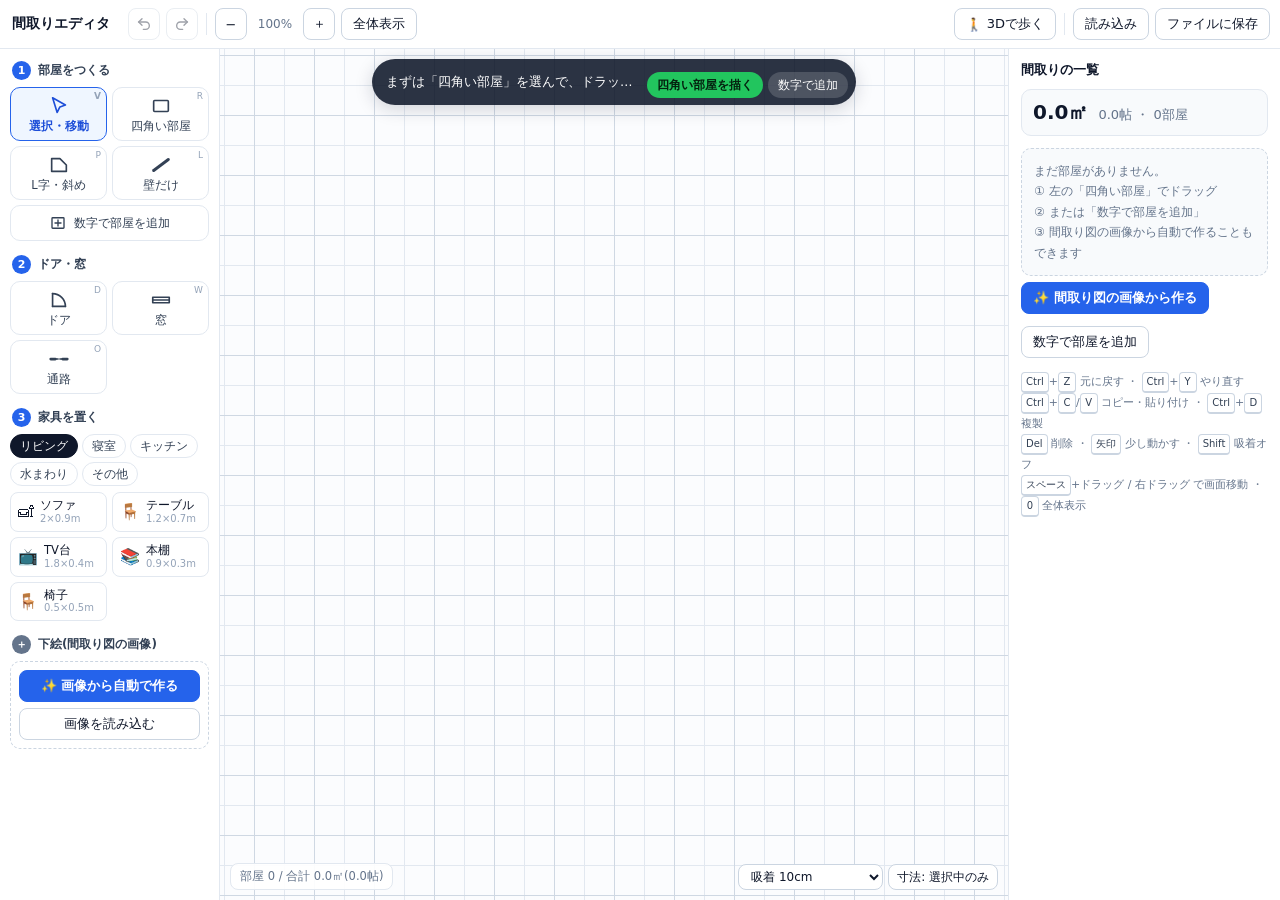
==== commit 301a8e62: "Add files via upload" ====
--- a/floor-editor.html
+++ b/floor-editor.html
@@ -196,7 +196,7 @@
         <div class="tgrid">
           <button class="tool" data-tool="select" title="選択・移動 (V)"><kbd>V</kbd><svg viewBox="0 0 24 24"><path d="M5 3l14 8-6 2-3 6z"/></svg>選択・移動</button>
           <button class="tool" data-tool="rect" title="四角い部屋 (R)"><kbd>R</kbd><svg viewBox="0 0 24 24"><rect x="4" y="6" width="16" height="12" rx="1"/></svg>四角い部屋</button>
-          <button class="tool" data-tool="poly" title="自由な形の部屋 (P)"><kbd>P</kbd><svg viewBox="0 0 24 24"><path d="M4 5h9v6h7v8H4z"/></svg>L字など</button>
+          <button class="tool" data-tool="poly" title="自由な形の部屋・斜めの壁 (P)"><kbd>P</kbd><svg viewBox="0 0 24 24"><path d="M4 5h9l7 7v7H4z"/></svg>L字・斜め</button>
           <button class="tool" data-tool="wall" title="壁を引く (L)"><kbd>L</kbd><svg viewBox="0 0 24 24"><path d="M4 18 20 6" stroke-width="3.2"/></svg>壁だけ</button>
           <button class="tool wide" id="bAddRoom" title="サイズを数字で指定して部屋を追加"><svg viewBox="0 0 24 24"><rect x="4" y="5" width="16" height="14" rx="1"/><path d="M8 12h8M12 8v8"/></svg>数字で部屋を追加</button>
         </div>
@@ -576,11 +576,19 @@
   if (gx || gy) snapInfo = { kind: 'align', p: r, gx, gy };
   return r;
 }
-/* 直前の点から縦横にそろえる(Shiftで自由) */
+/* 直前の点からの向きをそろえる: 縦横・45°に近ければその向きに吸着、それ以外は斜めのまま(Shiftで完全に自由) */
 function orthoFrom(prev, p) {
   if (!prev || shiftDown) return p;
-  const dx = p.x - prev.x, dy = p.y - prev.y;
-  return Math.abs(dx) >= Math.abs(dy) ? { x: p.x, y: prev.y } : { x: prev.x, y: p.y };
+  const dx = p.x - prev.x, dy = p.y - prev.y, len = Math.hypot(dx, dy);
+  if (len < 1) return p;
+  const ang = Math.atan2(dy, dx), step = Math.PI / 4;
+  const snapped = Math.round(ang / step) * step;
+  const tol = Math.round(ang / step) % 2 === 0 ? 10 : 5;   // 縦横は±10°、45°は±5°で吸着
+  if (Math.abs(ang - snapped) * 180 / Math.PI > tol) return p;
+  if (Math.abs(Math.cos(snapped)) < 1e-6) return { x: prev.x, y: p.y };
+  if (Math.abs(Math.sin(snapped)) < 1e-6) return { x: p.x, y: prev.y };
+  const l = (dx * Math.cos(snapped) + dy * Math.sin(snapped));
+  return { x: prev.x + Math.cos(snapped) * l, y: prev.y + Math.sin(snapped) * l };
 }
 
 /* ───────── 開口(ドア・窓)───────── */
@@ -960,7 +968,7 @@
       break;
     case 'rect': setHint('ドラッグ(または2回クリック)で部屋を描く。他の部屋の角や壁に吸い付きます'); break;
     case 'poly':
-      if (!draft || !draft.pts.length) setHint('角を順にクリック。数字を打つと長さ指定できます ' + ortho);
+      if (!draft || !draft.pts.length) setHint('角を順にクリック(斜めの壁もOK)。縦横・45°に近いと自動でそろいます ' + ortho);
       else setHint(`${draft.pts.length}個目の角まで ${ortho} — 数字+Enterで長さ指定`, [{ label: '長さを入力', fn: () => openNumbox('長さ') }, { label: '1つ戻す', fn: () => { draft.pts.pop(); if (!draft.pts.length) draft = null; updateHint(); draw(); } }].concat(draft.pts.length >= 3 ? [{ label: '✓ 閉じて完成', ok: true, fn: finishPoly }] : []));
       break;
     case 'wall':
@@ -1100,7 +1108,7 @@
       drag = { kind: 'rect' };
       return draw();
     }
-    case 'poly': return clickPoly(p);
+    case 'poly': return clickPoly(p);   // 斜めの壁もこれで描ける
     case 'wall': return clickWall(p);
     case 'door': case 'window': case 'passage': return placeOpening(p);
     case 'furniture': return placeFurniture(p);
@@ -1357,8 +1365,13 @@
 }
 function currentDraftPoint(p) {
   const prev = draft && draft.pts.length ? draft.pts[draft.pts.length - 1] : null;
-  let q = snapPoint(orthoFrom(prev, p), { extraVerts: draft ? draft.pts : [] });
-  if (prev && !shiftDown && snapInfo && snapInfo.kind !== 'vertex') q = orthoFrom(prev, q);
+  const o = orthoFrom(prev, p);
+  let q = snapPoint(o, { extraVerts: draft ? draft.pts : [] });
+  // 縦横に吸着した線は、グリッド吸着でずれないように向きを保つ
+  if (prev && !shiftDown && snapInfo && snapInfo.kind !== 'vertex') {
+    if (o.y === prev.y) q.y = prev.y; else if (o.x === prev.x) q.x = prev.x;
+    else if (o !== p) q = o;   // 45°は向きを優先
+  }
   return q;
 }
 function clickPoly(p) {
@@ -1799,10 +1812,13 @@
 let awCache = null, rfCache = null;
 function getBgAnalysisImage() {
   if (awCache && awCache.img === bg.img) return awCache;
-  const iw = bg.img.width, ih = bg.img.height, s = Math.min(1, 2000 / Math.max(iw, ih));
+  // 小さい画像は拡大してから解析する(壁が数pxしかないと形が崩れるため)。大きい画像は2000pxまで縮小
+  const iw = bg.img.width, ih = bg.img.height, mx = Math.max(iw, ih);
+  const s = mx < 1200 ? Math.min(4, 1200 / mx) : Math.min(1, 2000 / mx);
   const w = Math.max(1, Math.round(iw * s)), h = Math.max(1, Math.round(ih * s));
   const off = document.createElement('canvas'); off.width = w; off.height = h;
   const octx = off.getContext('2d', { willReadFrequently: true });
+  octx.fillStyle = '#fff'; octx.fillRect(0, 0, w, h);   // 透明部分は白として扱う
   octx.drawImage(bg.img, 0, 0, w, h);
   try { awCache = { img: bg.img, data: octx.getImageData(0, 0, w, h).data, w, h, s }; } catch (err) { console.error(err); return null; }
   return awCache;
@@ -2065,6 +2081,21 @@
   }, 30);
 };
 
+// 壁は図面の中で一番濃い色。大津のしきい値と「一番濃い色」の中間を使うと、灰色の文字や設備の線を拾いにくい
+function wallThreshold(im, maxSat) {
+  const otsu = otsuThreshold(im, maxSat);
+  const hist = new Float64Array(256), d = im.data; let total = 0;
+  for (let i = 0, p = 0; i < im.w * im.h; i++, p += 4) {
+    const mx = Math.max(d[p], d[p + 1], d[p + 2]), mn = Math.min(d[p], d[p + 1], d[p + 2]);
+    if (mx - mn > maxSat) continue;
+    const l = (0.299 * d[p] + 0.587 * d[p + 1] + 0.114 * d[p + 2]) | 0;
+    if (l < otsu) { hist[l]++; total++; }
+  }
+  if (!total) return otsu;
+  // 暗い側の中央値
+  let acc = 0, med = 0; for (let l = 0; l < 256; l++) { acc += hist[l]; if (acc >= total / 2) { med = l; break; } }
+  return Math.round(med + (otsu - med) * 0.55);
+}
 function otsuThreshold(im, maxSat) {
   const hist = new Float64Array(256), d = im.data; let total = 0;
   for (let i = 0, p = 0; i < im.w * im.h; i++, p += 4) {
@@ -2091,15 +2122,19 @@
   const add = len => { if (len >= 3 && len <= maxL) hist[len] += len; };
   for (let y = 0; y < h; y += 2) { let run = 0; for (let x = 0; x < w; x++) { if (mask[y * w + x]) run++; else { add(run); run = 0; } } add(run); }
   for (let x = 0; x < w; x += 2) { let run = 0; for (let y = 0; y < h; y++) { if (mask[y * w + x]) run++; else { add(run); run = 0; } } add(run); }
+  const score = L => hist[L - 1] * 0.5 + hist[L] + hist[L + 1] * 0.5;
   let best = 4, bestScore = -1;
-  for (let L = 3; L <= maxL; L++) { const sc = hist[L - 1] * 0.5 + hist[L] + hist[L + 1] * 0.5; if (sc > bestScore) { bestScore = sc; best = L; } }
-  return best;
+  for (let L = 3; L <= maxL; L++) { const sc = score(L); if (sc > bestScore) { bestScore = sc; best = L; } }
+  // 一番細い「ちゃんとした壁」(内壁など)の太さ
+  let thin = best;
+  for (let L = 3; L < best; L++) { const sc = score(L); if (sc >= bestScore * 0.3 && sc >= score(L - 1) && sc >= score(L + 1)) { thin = L; break; } }
+  return { t: best, tMin: thin };
 }
 function autoBuildFromImage(areaM2, replace) {
   const im = getBgAnalysisImage(); if (!im) { toast('画像を読み取れませんでした'); return null; }
   const w = im.w, h = im.h, d = im.data;
   const maxSat = P('pSat');
-  const thr = otsuThreshold(im, maxSat);
+  const thr = wallThreshold(im, maxSat);
   $('pThreshold').value = thr; $('pThresholdV').textContent = thr;
   // 1) 壁候補
   let dark = new Uint8Array(w * h);
@@ -2109,15 +2144,16 @@
     if (mx - mn > maxSat) continue;
     if (0.299 * d[p] + 0.587 * d[p + 1] + 0.114 * d[p + 2] < thr) dark[i] = 1;
   }
-  const t = estimateWallThickness(dark, w, h);
-  // 細い線を消す(opening: 収縮→膨張)
-  const rOpen = Math.max(1, Math.round(t * 0.3));
+  const th = estimateWallThickness(dark, w, h), t = th.t, tMin = th.tMin;
+  // 細い線を消す(opening: 収縮→膨張)。一番細い壁は残る大きさにする
+  const rOpen = Math.max(1, Math.floor((tMin - 1) / 2 * 0.45));
   const walls = dilateBin(erodeBin(dark, w, h, rOpen), w, h, rOpen);
-  // 2) 開口を塞いで部屋を見つける
-  const N = Math.max(2, Math.round(t * 3.6));
-  const closed = closeBin(walls, w, h, N);
+  // 2) ドアの隙間だけを塞ぐ: 同じ線上にある壁と壁の間の短い隙間を橋渡しする
+  //    (全体を太らせると、トイレのような狭い部屋まで埋まってしまうため)
+  const N = Math.max(2, Math.round(t * 7));
+  const closed = closeBin(bridgeGaps(walls, w, h, Math.max(4, Math.round(t * 2)), N), w, h, Math.max(1, Math.round(tMin * 0.5)));
   // 建物の外側: 大きな窓の隙間も塞いだ状態で、画像の端から塗った領域
-  const N2 = Math.max(N + 2, Math.round(t * 10));
+  const N2 = Math.max(4, Math.round(t * 10));
   const closed2 = closeBin(walls, w, h, N2);
   const outside = new Uint8Array(w * h);
   {
@@ -2152,7 +2188,7 @@
     // 外側に大きく面している領域は、建物のくぼみ(部屋ではない)
     comps.push({ id, count, border: border || (perim > 0 && touchOut / perim > 0.3) });
   }
-  const minArea = (t * 7) * (t * 7);
+  const minArea = (tMin * 5) * (tMin * 5);
   const roomComps = comps.filter(c => !c.border && c.count >= minArea);
   if (!roomComps.length) { toast('部屋を見つけられませんでした。画像がはっきりした間取り図か確認してください'); updateHint(); return null; }
   const isRoom = new Uint8Array(next);
@@ -2167,7 +2203,7 @@
     m = dilateBin(m, w, h, K);
     const contour = traceContour(m, w, h);
     if (contour.length < 8) return;
-    const simp = flattenJogs(orthogonalize(simplifyDP(contour, Math.max(1.5, t * 0.6))), t * 1.8);
+    const simp = flattenJogs(orthogonalizeSoft(simplifyDP(contour, Math.max(1.5, tMin * 0.6)), 12, tMin * 2.5), tMin * 1.8);
     if (simp.length < 3) return;
     polys.push({ comp: c, pts: simp, areaPx: Math.abs(polyArea2(simp)) / 2 });
   });
@@ -2193,12 +2229,12 @@
     const s2 = polyArea2(pg.pts) > 0 ? 1 : -1;
     for (let i = 0; i < pg.pts.length; i++) {
       const a = pg.pts[i], b = pg.pts[(i + 1) % pg.pts.length];
-      const L = Math.hypot(b.x - a.x, b.y - a.y); if (L < t * 3) continue;
+      const L = Math.hypot(b.x - a.x, b.y - a.y); if (L < tMin * 3) continue;
       const ux = (b.x - a.x) / L, uy = (b.y - a.y) / L, nx = -uy * s2, ny = ux * s2;   // n: 部屋の内側
       const present = [];
       for (let k = 0; k <= L; k++) {
         let hit = false;
-        for (let j = -t; j <= t && !hit; j++) if (wallAt(a.x + ux * k + nx * j, a.y + uy * k + ny * j)) hit = true;
+        for (let j = -t; j <= t && !hit; j++) if (wallAt(a.x + ux * k + nx * j, a.y + uy * k + ny * j)) hit = true;   // 壁の中心線の前後を見る
         present.push(hit);
       }
       let k = 0;
@@ -2207,7 +2243,7 @@
         const st = k; while (k < present.length && !present[k]) k++;
         const en = k;   // [st, en)
         const len = en - st;
-        if (st < t * 0.6 || en > L - t * 0.6) continue;     // 角の付近は誤検出しやすい
+        if (st < tMin * 0.6 || en > L - tMin * 0.6) continue;     // 角の付近は誤検出しやすい
         const wm = len * mPerPx;
         if (wm < 0.45 || wm > 3.5) continue;
         const cpos = (st + en) / 2;
@@ -2282,6 +2318,41 @@
   }
   return pts;
 }
+// 同じ行(列)にある長い壁と長い壁の間の、短い隙間を埋める
+function bridgeGaps(src, w, h, minRun, maxGap) {
+  const out = src.slice();
+  const pass = (n1, n2, at, set) => {
+    for (let i = 0; i < n1; i++) {
+      let j = 0, prevEnd = -1;
+      while (j < n2) {
+        if (!at(i, j)) { j++; continue; }
+        const st = j; while (j < n2 && at(i, j)) j++;
+        if (j - st < minRun) continue;                 // 直交する壁の断面など、短いものは無視
+        if (prevEnd >= 0 && st - prevEnd <= maxGap) for (let k = prevEnd; k < st; k++) set(i, k);
+        prevEnd = j;
+      }
+    }
+  };
+  pass(h, w, (y, x) => src[y * w + x], (y, x) => { out[y * w + x] = 1; });
+  pass(w, h, (x, y) => src[y * w + x], (x, y) => { out[y * w + x] = 1; });
+  return out;
+}
+// 水平・垂直に近い辺だけ真っすぐにそろえる(斜めの壁はそのまま残す)
+function orthogonalizeSoft(verts, maxDeg, shortLen) {
+  if (verts.length < 3) return verts;
+  const out = verts.map(v => ({ x: v.x, y: v.y })), lim = Math.tan(maxDeg * Math.PI / 180);
+  for (let i = 0; i < out.length; i++) {
+    const a = out[i], b = out[(i + 1) % out.length], dx = Math.abs(b.x - a.x), dy = Math.abs(b.y - a.y);
+    const short = Math.hypot(dx, dy) < (shortLen || 0);   // 短い辺はノイズなので、斜めでも縦横にそろえる
+    if (short) { if (dx >= dy) { const m = (a.y + b.y) / 2; a.y = m; b.y = m; } else { const m = (a.x + b.x) / 2; a.x = m; b.x = m; } }
+    else if (dy <= dx * lim) { const m = (a.y + b.y) / 2; a.y = m; b.y = m; }
+    else if (dx <= dy * lim) { const m = (a.x + b.x) / 2; a.x = m; b.x = m; }
+  }
+  const res = [];
+  out.forEach(p => { const q = res[res.length - 1]; if (!q || dist(p, q) > 1) res.push(p); });
+  if (res.length > 2 && dist(res[0], res[res.length - 1]) <= 1) res.pop();
+  return res;
+}
 // 余白を付けてから閉じる(画像の端に壁がくっついていても正しく塞げるように)
 function closeBin(src, w, h, r) {
   const p = r + 2, W = w + p * 2, H = h + p * 2, pad = new Uint8Array(W * H);
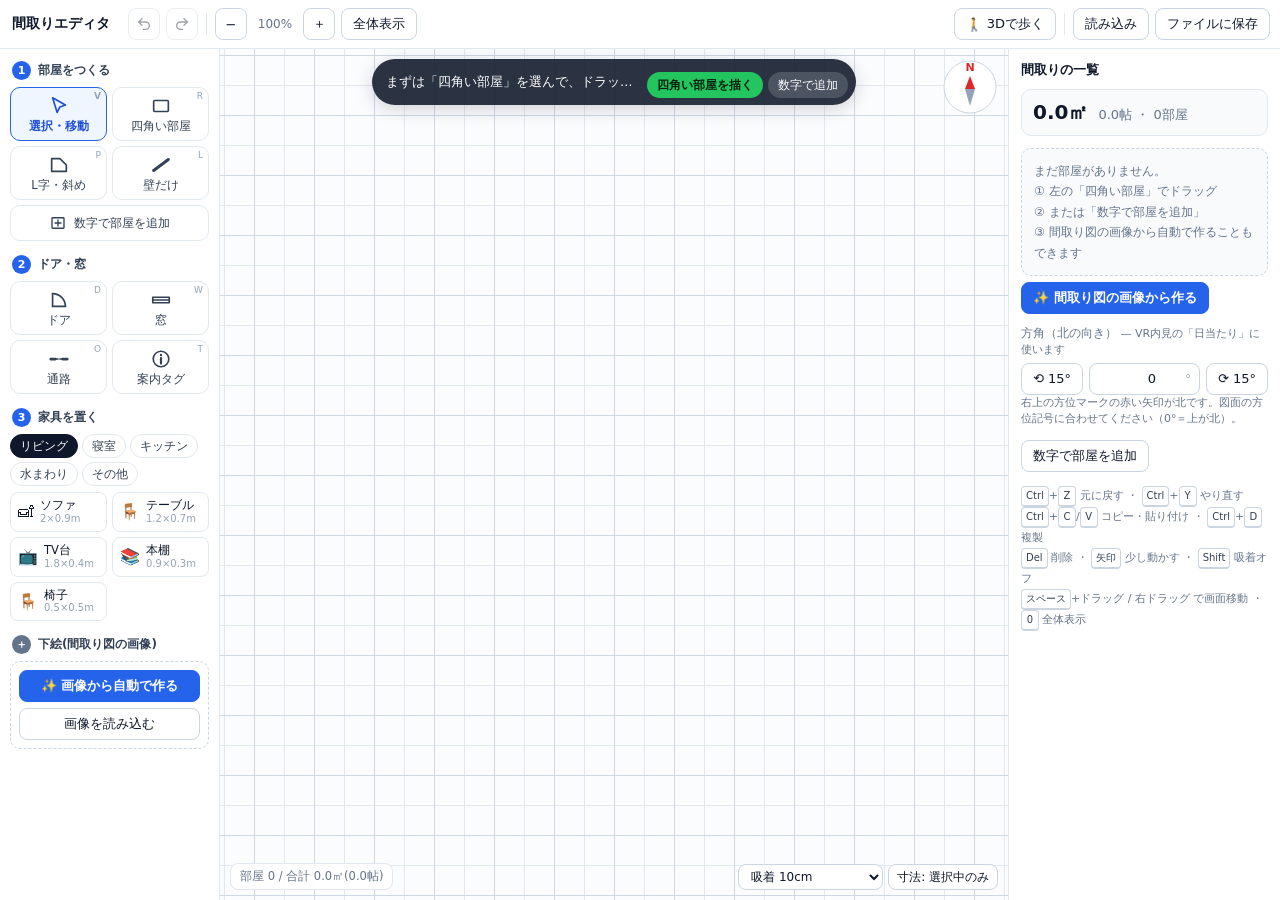
==== commit 401b47dd: "Add files via upload" ====
--- a/floor-editor.html
+++ b/floor-editor.html
@@ -207,6 +207,7 @@
           <button class="tool" data-tool="door" title="ドア (D)"><kbd>D</kbd><svg viewBox="0 0 24 24"><path d="M5 19V5"/><path d="M5 5a14 14 0 0 1 14 14"/><path d="M5 19h14"/></svg>ドア</button>
           <button class="tool" data-tool="window" title="窓 (W)"><kbd>W</kbd><svg viewBox="0 0 24 24"><rect x="3" y="9" width="18" height="6"/><path d="M3 12h18"/></svg>窓</button>
           <button class="tool" data-tool="passage" title="通路・開口 (O)"><kbd>O</kbd><svg viewBox="0 0 24 24"><path d="M3 12h5M16 12h5" stroke-width="3"/><path d="M9 12h6" stroke-dasharray="2 2"/></svg>通路</button>
+          <button class="tool" data-tool="tag" title="案内タグ: VR内見で設備などの説明を表示 (T)"><kbd>T</kbd><svg viewBox="0 0 24 24"><circle cx="12" cy="12" r="8.5"/><path d="M12 11v6M12 7.5v.5" stroke-width="2.4"/></svg>案内タグ</button>
         </div>
       </div>
       <div class="step furn-step">
@@ -366,7 +367,7 @@
 ];
 
 /* ───────── 状態 ───────── */
-let plan = { rooms: [], furnitures: [], walls: [] };
+let plan = { rooms: [], furnitures: [], walls: [], tags: [] };
 let nextId = 1;
 const newId = () => nextId++;
 let tool = 'select';
@@ -458,7 +459,7 @@
 
 /* ───────── データの出し入れ ───────── */
 function serialize() { return JSON.stringify(plan); }
-function restore(json) { plan = JSON.parse(json); selection = []; refreshAll(); }
+function restore(json) { plan = JSON.parse(json); if (!plan.tags) plan.tags = []; selection = []; refreshAll(); }
 
 function importData(data) {
   const rooms = [], furnitures = [], walls = [];
@@ -488,7 +489,10 @@
     furnitures.push({ id: newId(), type: f.type || 'custom', name: f.name || '家具', icon: f.icon || '▪', cx: +f.cx || 0, cy: +f.cy || 0, w, d, h: +f.h || 0.8, rotation: +f.rotation || 0, color: f.color || '#888888' });
   });
   ((data && data.walls) || []).forEach(w => walls.push({ id: newId(), x1: +w.x1 || 0, y1: +w.y1 || 0, x2: +w.x2 || 0, y2: +w.y2 || 0 }));
-  return { rooms, furnitures, walls };
+  const tags = [];
+  ((data && data.tags) || []).forEach(t => { if (t && (t.title || t.text)) tags.push({ id: newId(), x: +t.x || 0, y: +t.y || 0, h: +t.h || 1.2, title: String(t.title || '').slice(0, 40), text: String(t.text || '').slice(0, 400) }); });
+  const north = ((+(data && data.north) || 0) % 360 + 360) % 360;
+  return { rooms, furnitures, walls, tags, north };
 }
 function normOpening(o, edgeIndex, along) {
   const type = o.type === 'window' ? 'window' : o.type === 'passage' ? 'passage' : 'door';
@@ -508,7 +512,9 @@
         openings: r.openings.map(o => Object.assign({}, o)) };
     }),
     furnitures: plan.furnitures.map(f => ({ id: f.id, type: f.type, name: f.name, icon: f.icon, cx: f.cx, cy: f.cy, w: f.w, d: f.d, h: f.h, pw: f.w * M, ph: f.d * M, rotation: f.rotation, color: f.color })),
-    walls: plan.walls.map(w => ({ id: w.id, x1: w.x1, y1: w.y1, x2: w.x2, y2: w.y2 }))
+    walls: plan.walls.map(w => ({ id: w.id, x1: w.x1, y1: w.y1, x2: w.x2, y2: w.y2 })),
+    north: +plan.north || 0,
+    tags: (plan.tags || []).filter(t => t.title || t.text).map(t => ({ id: t.id, x: Math.round(t.x * 10) / 10, y: Math.round(t.y * 10) / 10, h: t.h, title: t.title, text: t.text }))
   };
 }
 
@@ -735,13 +741,44 @@
   // 文字(画面座標で描く)
   setScreen();
   plan.rooms.forEach(r => drawRoomLabel(r, sel.has(r)));
+  (plan.tags || []).forEach(t => drawTag(t, sel.has(t)));
   plan.rooms.forEach(r => { if (showAllDims || (sel.has(r) && selection.length === 1)) drawRoomDims(r); });
   selection.forEach(s => { if (s.kind === 'wall') drawSegDim(s.obj.x1, s.obj.y1, s.obj.x2, s.obj.y2, 1); if (s.kind === 'opening') drawOpeningDims(s.room, s.obj); });
   drawDraftLabels();
+  drawCompass(W);
   if (snapInfo && (drag || draft || ['rect', 'poly', 'wall'].includes(tool))) drawSnap();
   updateStat();
 }
 
+function drawCompass(W) {
+  const cx = W - 38, cy = 38, r = 22, a = (+plan.north || 0) * Math.PI / 180;
+  ctx.save(); ctx.translate(cx, cy);
+  ctx.beginPath(); ctx.arc(0, 0, r + 4, 0, Math.PI * 2); ctx.fillStyle = 'rgba(255,255,255,.92)'; ctx.fill();
+  ctx.lineWidth = 1; ctx.strokeStyle = '#cbd5e1'; ctx.stroke();
+  ctx.rotate(a);
+  ctx.beginPath(); ctx.moveTo(0, -r + 11); ctx.lineTo(5, 2); ctx.lineTo(-5, 2); ctx.closePath(); ctx.fillStyle = '#dc2626'; ctx.fill();
+  ctx.beginPath(); ctx.moveTo(0, r - 3); ctx.lineTo(5, 2); ctx.lineTo(-5, 2); ctx.closePath(); ctx.fillStyle = '#94a3b8'; ctx.fill();
+  ctx.fillStyle = '#dc2626'; ctx.font = 'bold 11px system-ui,sans-serif'; ctx.textAlign = 'center'; ctx.textBaseline = 'middle';
+  ctx.fillText('N', 0, -r + 3);
+  ctx.restore();
+}
+function drawTag(t, selected) {
+  const p = toScreen(t), r = 11;
+  ctx.beginPath(); ctx.arc(p.x, p.y, r, 0, Math.PI * 2);
+  ctx.fillStyle = selected ? '#2563eb' : '#f97316'; ctx.fill();
+  ctx.lineWidth = 2; ctx.strokeStyle = '#fff'; ctx.stroke();
+  ctx.fillStyle = '#fff'; ctx.font = 'bold 13px system-ui,sans-serif'; ctx.textAlign = 'center'; ctx.textBaseline = 'middle';
+  ctx.fillText('i', p.x, p.y + 0.5);
+  if (t.title) {
+    ctx.font = '600 11.5px system-ui,sans-serif';
+    const w = ctx.measureText(t.title).width + 12;
+    ctx.fillStyle = selected ? 'rgba(37,99,235,.95)' : 'rgba(255,255,255,.95)';
+    ctx.strokeStyle = selected ? '#1d4ed8' : '#fdba74'; ctx.lineWidth = 1;
+    const x = p.x + r + 4, y = p.y - 10;
+    ctx.beginPath(); if (ctx.roundRect) ctx.roundRect(x, y, w, 20, 6); else ctx.rect(x, y, w, 20); ctx.fill(); ctx.stroke();
+    ctx.fillStyle = selected ? '#fff' : '#9a3412'; ctx.textAlign = 'left'; ctx.fillText(t.title, x + 6, y + 10.5);
+  }
+}
 function hexA(hex, a) {
   const h = (hex || '#888888').replace('#', '');
   const f = h.length === 3 ? h.split('').map(c => c + c).join('') : h;
@@ -978,6 +1015,7 @@
     case 'door': setHint('部屋の壁をクリックしてドアを付ける(後から幅や向きを変えられます)'); break;
     case 'window': setHint('部屋の壁をクリックして窓を付ける'); break;
     case 'passage': setHint('部屋の壁をクリックして通路(ドアなしの開口)を付ける'); break;
+    case 'tag': setHint('説明を出したい場所をクリック(例: エアコン、収納、窓)。VR内見で表示されます'); break;
     case 'furniture': setHint(furnPick ? `「${furnPick.name}」を置く場所をクリック(Escで終了)` : '左の一覧から家具を選んでください'); break;
     case 'calib':
       if (!calib || !calib.p1) setHint('下絵の上で、長さがわかる線の始点をクリック(例: 寸法線の端)');
@@ -1032,6 +1070,8 @@
     const f = selection[0].obj;
     if (dist(p, rotHandlePos(f)) < t * 1.2) return { kind: 'rotate', furn: f };
   }
+  // 案内タグ
+  for (const tg of (plan.tags || [])) if (dist(p, tg) < 13 / view.scale) return { kind: 'tag', obj: tg };
   // 開口
   for (const r of plan.rooms) for (const o of r.openings) {
     const g = openingGeom(r, o), s = segDist(p, g.p1, g.p2);
@@ -1056,6 +1096,7 @@
   if (h.kind === 'opening') return { kind: 'opening', obj: h.obj, room: h.room };
   if (h.kind === 'furn') return { kind: 'furn', obj: h.obj };
   if (h.kind === 'wall') return { kind: 'wall', obj: h.obj };
+  if (h.kind === 'tag') return { kind: 'tag', obj: h.obj };
   return { kind: 'room', obj: h.obj };
 }
 
@@ -1112,6 +1153,7 @@
     case 'wall': return clickWall(p);
     case 'door': case 'window': case 'passage': return placeOpening(p);
     case 'furniture': return placeFurniture(p);
+    case 'tag': return placeTag(p);
     case 'calib': return clickCalib(p);
     case 'bgmove': if (bg) drag = { kind: 'bgmove', p0: p, x0: bg.x, y0: bg.y }; return;
     case 'autowall': drag = { kind: 'awregion' }; awRegion = { x1: p.x, y1: p.y, x2: p.x, y2: p.y }; return draw();
@@ -1159,6 +1201,7 @@
     if (s.kind === 'room') return s.obj.vertices.map(v => ({ ...v }));
     if (s.kind === 'furn') return { cx: s.obj.cx, cy: s.obj.cy };
     if (s.kind === 'wall') return { x1: s.obj.x1, y1: s.obj.y1, x2: s.obj.x2, y2: s.obj.y2 };
+    if (s.kind === 'tag') return { x: s.obj.x, y: s.obj.y };
     return null;
   });
 }
@@ -1168,6 +1211,7 @@
     if (s.kind === 'room') s.obj.vertices.forEach((v, i) => { v.x = o[i].x + dx; v.y = o[i].y + dy; });
     if (s.kind === 'furn') { s.obj.cx = o.cx + dx; s.obj.cy = o.cy + dy; }
     if (s.kind === 'wall') { s.obj.x1 = o.x1 + dx; s.obj.y1 = o.y1 + dy; s.obj.x2 = o.x2 + dx; s.obj.y2 = o.y2 + dy; }
+    if (s.kind === 'tag') { s.obj.x = o.x + dx; s.obj.y = o.y + dy; }
   });
 }
 function cancelDragChanges() { if (pendingSnap !== null) { restore(pendingSnap); pendingSnap = null; } drag = null; }
@@ -1197,7 +1241,7 @@
         // 先頭の要素の基準点をスナップさせ、その差で全体を動かす
         const s0 = selection[0], o0 = drag.orig[0];
         let ref = null;
-        if (s0.kind === 'room') ref = o0[0]; else if (s0.kind === 'furn') ref = { x: o0.cx, y: o0.cy }; else if (s0.kind === 'wall') ref = { x: o0.x1, y: o0.y1 };
+        if (s0.kind === 'room') ref = o0[0]; else if (s0.kind === 'furn') ref = { x: o0.cx, y: o0.cy }; else if (s0.kind === 'wall') ref = { x: o0.x1, y: o0.y1 }; else if (s0.kind === 'tag') ref = { x: o0.x, y: o0.y };
         if (ref) {
           const excl = s0.kind === 'room' ? s0.obj : null;
           // 部屋は全ての角について吸着を試す
@@ -1298,6 +1342,7 @@
       plan.rooms.forEach(r => { if (r.vertices.every(inB) && !picked.some(s => s.obj === r)) picked.push({ kind: 'room', obj: r }); });
       plan.furnitures.forEach(f => { if (inB({ x: f.cx, y: f.cy }) && !picked.some(s => s.obj === f)) picked.push({ kind: 'furn', obj: f }); });
       plan.walls.forEach(w => { if (inB({ x: w.x1, y: w.y1 }) && inB({ x: w.x2, y: w.y2 }) && !picked.some(s => s.obj === w)) picked.push({ kind: 'wall', obj: w }); });
+      (plan.tags || []).forEach(t => { if (inB(t) && !picked.some(s => s.obj === t)) picked.push({ kind: 'tag', obj: t }); });
       drag = null; setSelection(picked); return;
     }
   }
@@ -1467,6 +1512,35 @@
   setSelection([{ kind: 'furn', obj: f }]);
 }
 
+/* ───────── 案内タグ ───────── */
+function placeTag(p) {
+  const t = { id: newId(), x: p.x, y: p.y, h: 1.2, title: '', text: '' };
+  const room = plan.rooms.find(r => pointInPoly(p, r.vertices));
+  t.title = room ? room.name + 'の設備' : '説明';
+  change(() => { if (!plan.tags) plan.tags = []; plan.tags.push(t); });
+  setTool('select');
+  setSelection([{ kind: 'tag', obj: t }]);
+  setTimeout(() => { const el = $('tTitle'); if (el) { el.focus(); el.select(); } }, 30);
+}
+function tagProps(t) {
+  $('propsBody').innerHTML = `
+    <div class="ph">ℹ 案内タグ</div>
+    <p class="mini">VR内見でこの場所に表示され、タップすると説明が開きます。</p>
+    <div class="field"><label for="tTitle">見出し</label><input class="in" id="tTitle" maxlength="40" value="${esc(t.title)}" placeholder="例: 浴室乾燥機あり">
+      <div class="chips">${TAG_PRESETS.map(n => `<button class="chip" data-n="${n}">${n}</button>`).join('')}</div></div>
+    <div class="field"><label for="tText">説明</label><textarea class="in" id="tText" maxlength="400" rows="4" style="height:auto;padding:8px;resize:vertical" placeholder="例: 2023年に新しくなりました。雨の日も洗濯物が乾きます。">${esc(t.text)}</textarea></div>
+    ${numField('tH', '表示する高さ', t.h, 'm', 0.1)}
+    <div class="acts"><button class="btn" id="aDup">複製</button><button class="btn danger" id="aDel">削除</button></div>`;
+  const ti = $('tTitle'), tx = $('tText');
+  ti.addEventListener('change', () => change(() => { t.title = ti.value.trim(); }));
+  ti.addEventListener('keydown', e => { if (e.key === 'Enter') ti.blur(); });
+  tx.addEventListener('change', () => change(() => { t.text = tx.value.trim(); }));
+  document.querySelectorAll('#propsBody .chip').forEach(c => c.onclick = () => change(() => { t.title = c.dataset.n; }));
+  onNum('tH', v => { if (v >= 0.1 && v <= 2.4) change(() => { t.h = v; }); });
+  $('aDup').onclick = duplicate; $('aDel').onclick = deleteSelection;
+}
+const TAG_PRESETS = ['エアコン', '浴室乾燥機', '追い焚き', '独立洗面台', 'ウォークイン収納', '床暖房', 'オートロック', '宅配ボックス', '日当たり良好', '眺望'];
+
 /* ───────── 削除・コピー ───────── */
 function deleteSelection() {
   if (!selection.length) return;
@@ -1475,6 +1549,7 @@
       if (s.kind === 'room') plan.rooms = plan.rooms.filter(r => r !== s.obj);
       if (s.kind === 'furn') plan.furnitures = plan.furnitures.filter(f => f !== s.obj);
       if (s.kind === 'wall') plan.walls = plan.walls.filter(w => w !== s.obj);
+      if (s.kind === 'tag') plan.tags = plan.tags.filter(t => t !== s.obj);
       if (s.kind === 'opening') s.room.openings = s.room.openings.filter(o => o !== s.obj);
     });
   });
@@ -1496,6 +1571,7 @@
     if (it.kind === 'room') { o.vertices.forEach(v => { v.x += off; v.y += off; }); plan.rooms.push(o); }
     if (it.kind === 'furn') { o.cx += off; o.cy += off; plan.furnitures.push(o); }
     if (it.kind === 'wall') { o.x1 += off; o.y1 += off; o.x2 += off; o.y2 += off; plan.walls.push(o); }
+    if (it.kind === 'tag') { o.x += off; o.y += off; plan.tags.push(o); }
     added.push({ kind: it.kind, obj: o });
   }));
   setSelection(added);
@@ -1507,6 +1583,7 @@
     if (s.kind === 'room') s.obj.vertices.forEach(v => { v.x += dx; v.y += dy; });
     if (s.kind === 'furn') { s.obj.cx += dx; s.obj.cy += dy; }
     if (s.kind === 'wall') { s.obj.x1 += dx; s.obj.y1 += dy; s.obj.x2 += dx; s.obj.y2 += dy; }
+    if (s.kind === 'tag') { s.obj.x += dx; s.obj.y += dy; }
   }));
 }
 
@@ -1540,7 +1617,7 @@
   if (e.key === 'ArrowRight') { e.preventDefault(); return nudge(step, 0); }
   if (e.key === 'ArrowUp') { e.preventDefault(); return nudge(0, -step); }
   if (e.key === 'ArrowDown') { e.preventDefault(); return nudge(0, step); }
-  const map = { v: 'select', r: 'rect', p: 'poly', l: 'wall', d: 'door', w: 'window', o: 'passage' };
+  const map = { v: 'select', r: 'rect', p: 'poly', l: 'wall', d: 'door', w: 'window', o: 'passage', t: 'tag' };
   if (map[e.key.toLowerCase()]) return setTool(map[e.key.toLowerCase()]);
   if (e.key === '0') return fitView();
   if (e.key === '+' || e.key === '=') return zoomAt(cv.clientWidth / 2, cv.clientHeight / 2, 1.25);
@@ -1586,6 +1663,7 @@
   if (s.kind === 'opening') return openingProps(s.room, s.obj);
   if (s.kind === 'furn') return furnProps(s.obj);
   if (s.kind === 'wall') return wallProps(s.obj);
+  if (s.kind === 'tag') return tagProps(s.obj);
 }
 
 function planSummary() {
@@ -1594,6 +1672,9 @@
   return `<div class="ph">間取りの一覧</div>
     <div class="big"><b>${total.toFixed(1)}㎡</b><span>${(total / TATAMI).toFixed(1)}帖 ・ ${plan.rooms.length}部屋</span></div>
     ${plan.rooms.length ? `<div class="list">${list}</div>` : `<div class="empty">まだ部屋がありません。<br>① 左の「四角い部屋」でドラッグ<br>② または「数字で部屋を追加」<br>③ 間取り図の画像から自動で作ることもできます</div><div class="acts"><button class="btn primary" id="sAuto">✨ 間取り図の画像から作る</button></div>`}
+    <div class="field" style="margin-top:12px"><label>方角（北の向き）<span class="mini" style="font-weight:400"> — VR内見の「日当たり」に使います</span></label>
+      <div class="row"><button class="btn" id="nL" title="左に15°">⟲ 15°</button><div class="unit" data-u="°" style="flex:1"><input class="in" id="nDeg" type="number" step="5" value="${Math.round(+plan.north || 0)}"></div><button class="btn" id="nR" title="右に15°">⟳ 15°</button></div>
+      <div class="mini">右上の方位マークの赤い矢印が北です。図面の方位記号に合わせてください（0°＝上が北）。</div></div>
     <div class="acts" style="margin-top:12px">
       <button class="btn" id="sAdd">数字で部屋を追加</button>
       ${plan.rooms.length ? '<button class="btn" id="sWalk">🚶 3Dで歩く</button>' : ''}
@@ -1609,9 +1690,13 @@
 function bindSummary() {
   document.querySelectorAll('#propsBody .li').forEach(b => b.onclick = () => { setTool('select'); setSelection([{ kind: 'room', obj: plan.rooms[+b.dataset.i] }]); });
   const a = $('sAdd'); if (a) a.onclick = openAddDialog;
+  const setN = v => change(() => { plan.north = ((Math.round(v) % 360) + 360) % 360; });
+  onNum('nDeg', v => setN(v));
+  const nl = $('nL'); if (nl) nl.onclick = () => setN((+plan.north || 0) - 15);
+  const nr = $('nR'); if (nr) nr.onclick = () => setN((+plan.north || 0) + 15);
   const au = $('sAuto'); if (au) au.onclick = startAutoFromImage;
   const w = $('sWalk'); if (w) w.onclick = openWalk;
-  const c = $('sClear'); if (c) c.onclick = () => { if (confirm('間取りをすべて消しますか?(元に戻すで復活できます)')) { change(() => { plan.rooms = []; plan.walls = []; plan.furnitures = []; }); setSelection([]); } };
+  const c = $('sClear'); if (c) c.onclick = () => { if (confirm('間取りをすべて消しますか?(元に戻すで復活できます)')) { change(() => { plan.rooms = []; plan.walls = []; plan.furnitures = []; plan.tags = []; }); setSelection([]); } };
 }
 
 function roomProps(r) {
@@ -1699,6 +1784,7 @@
     if (s.kind === 'room') return plan.rooms.includes(s.obj);
     if (s.kind === 'furn') return plan.furnitures.includes(s.obj);
     if (s.kind === 'wall') return plan.walls.includes(s.obj);
+    if (s.kind === 'tag') return (plan.tags || []).includes(s.obj);
     if (s.kind === 'opening') return plan.rooms.includes(s.room) && s.room.openings.includes(s.obj);
     return false;
   });
@@ -2433,7 +2519,7 @@
     propName = msg.propName || '';
     propArea = +msg.area || 0;
     $('propName').textContent = propName ? '— ' + propName : '';
-    plan = msg.data && typeof msg.data === 'object' ? importData(msg.data) : { rooms: [], furnitures: [], walls: [] };
+    plan = msg.data && typeof msg.data === 'object' ? importData(msg.data) : { rooms: [], furnitures: [], walls: [], tags: [] };
     undoStack.length = 0; redoStack.length = 0; updateUndoButtons();
     setSelection([]);
     setTimeout(fitView, 30);
@@ -2472,7 +2558,7 @@
 })();
 function exportLike(d) {
   // 下書きは内部形式で保存しているので、読み込み用の形にそろえる
-  return { rooms: (d.rooms || []).map(r => ({ name: r.name, color: r.color, vertices: r.vertices, openings: r.openings, groupId: r.groupId })), furnitures: d.furnitures || [], walls: d.walls || [] };
+  return { rooms: (d.rooms || []).map(r => ({ name: r.name, color: r.color, vertices: r.vertices, openings: r.openings, groupId: r.groupId })), furnitures: d.furnitures || [], walls: d.walls || [], tags: d.tags || [], north: d.north || 0 };
 }
 </script>
 </body>
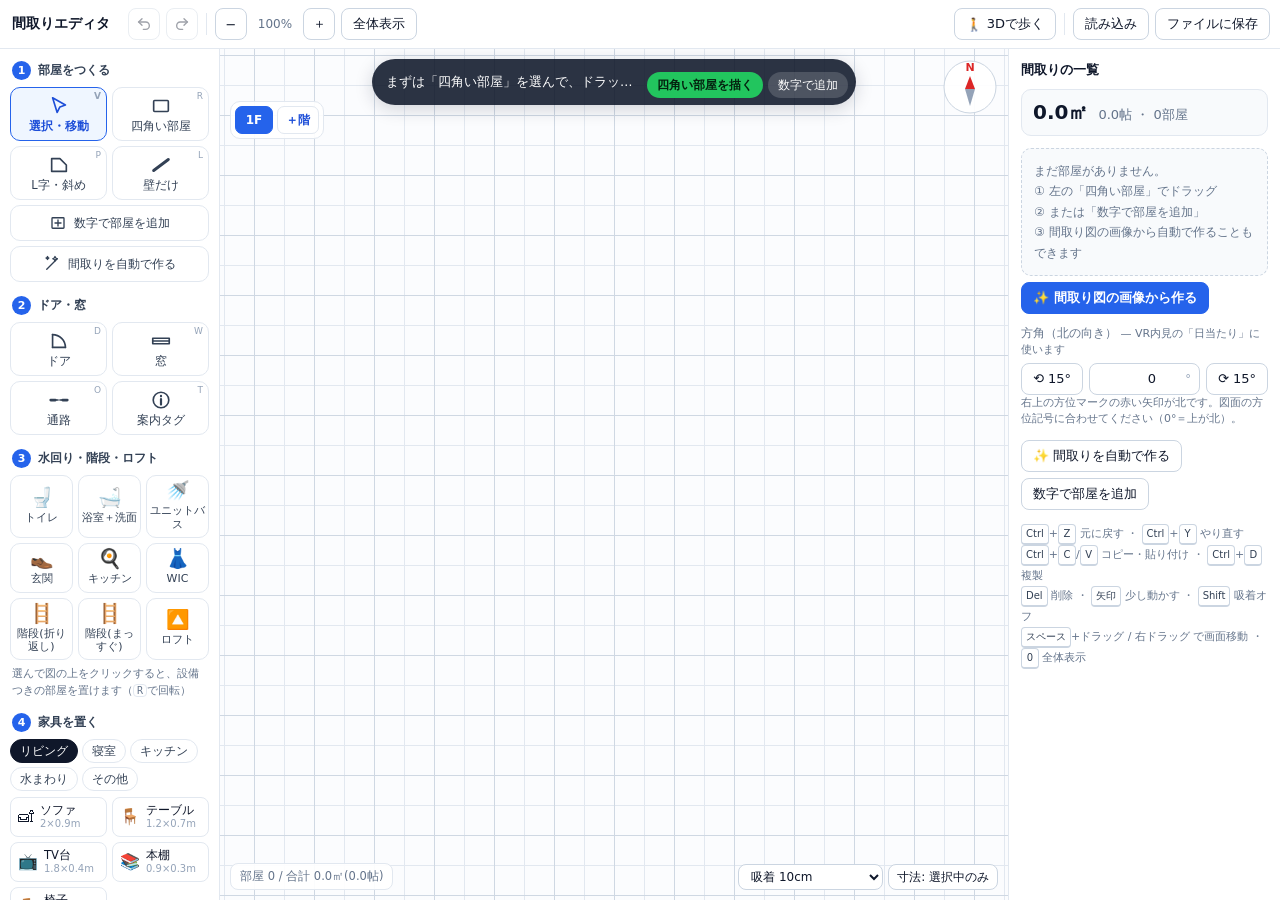
==== commit 9867c69b: "Add files via upload" ====
--- a/floor-editor.html
+++ b/floor-editor.html
@@ -4,6 +4,7 @@
 <meta charset="UTF-8">
 <meta name="viewport" content="width=device-width, initial-scale=1, maximum-scale=1, user-scalable=no, viewport-fit=cover">
 <title>間取りエディタ - VR Homes</title>
+<link rel="icon" type="image/png" href="icon-192.png">
 <style>
 :root{
   --ink:#0f172a; --ink-2:#334155; --ink-3:#64748b; --ink-4:#94a3b8;
@@ -50,6 +51,11 @@
 .tool kbd{position:absolute;top:3px;right:5px;font-size:9px;color:var(--ink-4);font-family:inherit}
 .tool.wide{grid-column:span 2;flex-direction:row;min-height:36px;gap:7px}
 .tool.wide svg{width:18px;height:18px}
+.tgrid3{grid-template-columns:1fr 1fr 1fr}
+.tool .emo{font-size:19px;line-height:1;height:21px;display:block}
+.tool.part{min-height:50px;font-size:11px;padding:5px 2px}
+.parts-note{margin:6px 2px 0;line-height:1.5}
+.parts-note kbd{font-size:10px;border:1px solid var(--line);border-radius:4px;padding:0 3px;background:#fff}
 .furn-cats{display:flex;gap:4px;flex-wrap:wrap;margin-bottom:6px}
 .chip{height:24px;padding:0 9px;border:1px solid var(--line);border-radius:999px;background:var(--surface);font-size:11.5px;color:var(--ink-2)}
 .chip.on{background:var(--ink);border-color:var(--ink);color:#fff}
@@ -106,6 +112,14 @@
 .seg{display:grid;grid-template-columns:repeat(3,1fr);gap:4px}
 .seg button{height:30px;border:1px solid var(--line);border-radius:7px;background:#fff;font-size:11.5px}
 .seg button.on{border-color:var(--blue);background:var(--blue-l);color:var(--blue-d);font-weight:700}
+.seg.seg2{grid-template-columns:repeat(2,1fr)} .seg.seg4{grid-template-columns:repeat(2,1fr)}
+.levelbar{position:absolute;left:10px;top:52px;display:flex;gap:4px;z-index:5;background:rgba(255,255,255,.92);border:1px solid var(--line);border-radius:10px;padding:4px}
+.lvb{height:28px;min-width:38px;padding:0 8px;border:1px solid var(--line);border-radius:7px;background:#fff;font-weight:700;font-size:12px;color:var(--ink-2)}
+.lvb.on{background:var(--blue);border-color:var(--blue);color:#fff}
+.lvb.add{color:var(--blue-d);font-weight:600}
+.lvb.del{min-width:30px;padding:0 6px}
+@media (max-width:860px){ .levelbar{top:48px;left:6px} }
+.gen-grid{display:grid;grid-template-columns:1fr 1fr;gap:8px}
 .list{display:grid;gap:4px}
 .li{display:flex;align-items:center;gap:8px;padding:7px 9px;border:1px solid var(--line);border-radius:8px;background:#fff;text-align:left;width:100%}
 .li:hover{border-color:var(--line-2)}
@@ -143,6 +157,8 @@
   .tool{min-width:62px;min-height:50px}
   .tool.wide{grid-column:auto;flex-direction:column;min-height:50px}
   .tool kbd{display:none}
+  .parts-note{display:none}
+  .tgrid3{display:flex}
   .bg-step{display:none}
   .furn-step{display:flex}
   .furn-cats{display:none}
@@ -199,6 +215,7 @@
           <button class="tool" data-tool="poly" title="自由な形の部屋・斜めの壁 (P)"><kbd>P</kbd><svg viewBox="0 0 24 24"><path d="M4 5h9l7 7v7H4z"/></svg>L字・斜め</button>
           <button class="tool" data-tool="wall" title="壁を引く (L)"><kbd>L</kbd><svg viewBox="0 0 24 24"><path d="M4 18 20 6" stroke-width="3.2"/></svg>壁だけ</button>
           <button class="tool wide" id="bAddRoom" title="サイズを数字で指定して部屋を追加"><svg viewBox="0 0 24 24"><rect x="4" y="5" width="16" height="14" rx="1"/><path d="M8 12h8M12 8v8"/></svg>数字で部屋を追加</button>
+          <button class="tool wide" id="bGen" title="間取り（1K・3LDKなど）を選ぶと、トイレ・お風呂・キッチン・階段つきの間取りを自動で作ります"><svg viewBox="0 0 24 24"><path d="M5 19 19 5"/><path d="M15 4l1-2 1 2 2 1-2 1-1 2-1-2-2-1zM6 6l.6-1.2L7.8 4l-1.2-.6L6 2l-.6 1.4L4 4l1.4.8z"/></svg>間取りを自動で作る</button>
         </div>
       </div>
       <div class="step">
@@ -210,8 +227,13 @@
           <button class="tool" data-tool="tag" title="案内タグ: VR内見で設備などの説明を表示 (T)"><kbd>T</kbd><svg viewBox="0 0 24 24"><circle cx="12" cy="12" r="8.5"/><path d="M12 11v6M12 7.5v.5" stroke-width="2.4"/></svg>案内タグ</button>
         </div>
       </div>
+      <div class="step parts-step">
+        <div class="step-h"><span class="n">3</span><span>水回り・階段・ロフト</span></div>
+        <div class="tgrid tgrid3" id="partList"></div>
+        <p class="mini parts-note">選んで図の上をクリックすると、設備つきの部屋を置けます（<kbd>R</kbd>で回転）</p>
+      </div>
       <div class="step furn-step">
-        <div class="step-h"><span class="n">3</span><span>家具を置く</span></div>
+        <div class="step-h"><span class="n">4</span><span>家具を置く</span></div>
         <div class="furn-cats" id="furnCats"></div>
         <div class="furn-list" id="furnList"></div>
       </div>
@@ -249,6 +271,7 @@
       <div class="hint" id="hint"><span class="txt" id="hintTxt"></span><span class="acts" id="hintActs"></span></div>
       <div class="numbox" id="numbox"><span id="numLabel">長さ</span><input id="numInput" inputmode="decimal" autocomplete="off"><span>m</span></div>
       <div class="stat" id="stat"></div>
+      <div class="levelbar" id="levelBar"></div>
       <div class="legend-toggle hide-sm">
         <select class="btn small" id="gridSel" title="スナップ(吸着)の間隔">
           <option value="0.05">吸着 5cm</option>
@@ -276,6 +299,28 @@
     <div class="row" style="justify-content:flex-end">
       <button class="btn ghost" id="autoCancel">やめる</button>
       <button class="btn primary" id="autoOk">作成する</button>
+    </div>
+  </div>
+</div>
+
+<div class="modal" id="genModal">
+  <div class="dialog">
+    <h3>✨ 間取りを自動で作る</h3>
+    <p class="mini" style="margin:-4px 0 12px">トイレ・お風呂・洗面台・キッチン・下駄箱・クローゼットつきの間取りを作ります。一戸建ては階段つきの2階建てか平屋、ロフトも選べます。できあがった後で自由に直せます。</p>
+    <div class="gen-grid">
+      <div class="field"><label>間取り</label><select class="in" id="gMadori"></select></div>
+      <div class="field"><label>建物</label><select class="in" id="gType"><option value="">マンション・アパート</option><option value="一戸建て">一戸建て（2階建て）</option><option value="平屋">一戸建て（平屋）</option></select></div>
+      <div class="field"><label>広さ（だいたい）</label><div class="unit" data-u="㎡"><input class="in" id="gSize" type="number" step="0.5" placeholder="おまかせ"></div></div>
+      <div class="field"><label>キッチン</label><select class="in" id="gKitchen"><option value="auto">おまかせ</option><option value="face">対面キッチン</option><option value="wall">壁付きキッチン</option></select></div>
+      <div class="field"><label>お風呂とトイレ</label><select class="in" id="gBath"><option value="auto">おまかせ</option><option value="sep">別々</option><option value="unit">一緒（ユニットバス）</option></select></div>
+      <div class="field"><label>ロフト</label><select class="in" id="gLoft"><option value="auto">おまかせ</option><option value="yes">あり</option><option value="no">なし</option></select></div>
+      <div class="field"><label>和室</label><select class="in" id="gWa"><option value="auto">おまかせ</option><option value="yes">あり</option><option value="no">なし</option></select></div>
+      <div class="field" id="gT2row"><label>2階のトイレ</label><select class="in" id="gToilet2"><option value="auto">おまかせ</option><option value="each">あり（1階と2階）</option><option value="one">なし（1階だけ）</option></select></div>
+    </div>
+    <div class="mini" id="gNote" style="margin:2px 0 10px"></div>
+    <div class="row" style="justify-content:flex-end">
+      <button class="btn ghost" id="gCancel">やめる</button>
+      <button class="btn primary" id="gOk">作る</button>
     </div>
   </div>
 </div>
@@ -312,16 +357,22 @@
    - openings:   { type:'door'|'window'|'passage', edgeIndex, offsetAlongWall(0〜1), width, height, doorType }
    - furnitures: { id, type, name, icon, cx, cy, w, d, h, pw, ph, rotation, color }
    - walls:      { id, x1, y1, x2, y2 }
+   - 階: 部屋・家具・壁・タグの level(0=1階, 1=2階…)。エディタの中では、今の階のものだけ plan.rooms などに入れ、
+         ほかの階は plan.stash[階] にしまっておく（今までの処理をそのまま使える）
+   - 部屋の種類 kind: "stairs"(階段) / "void"(吹き抜け・上の階の階段の穴) / "loft"(ロフト) ほか
+       stairs:{shape:"u"|"straight", up:"N|S|E|W", turn:"L|R"} / loftY(ロフトの床の高さm) / ladder:{side, at} / ceilH(天井の高さm)
    親ページ(index.html)とは postMessage でやり取りする
-     子→親: vr-editor-ready / vr-editor-save {data, thumbnail} / vr-editor-cancel
-     親→子: init {data, propName}
+     子→親: vr-editor-ready / vr-editor-save {data, thumbnail} / vr-editor-cancel / vr-editor-gen {req}（自動で作る）
+     親→子: init {data, propName, area, madori, ptype} / vr-editor-gen-result {data, info} | {error}
    ===================================================================== */
 
 const M = 50;                    // 1m = 50px(エディタ座標)
 const WALL_DRAW_T = 0.12;        // 描画上の壁の厚み(m)
 const TATAMI = 1.62;             // 1帖 = 1.62㎡(不動産表示の基準)
 const ROOM_COLORS = ['#1D9E75','#185FA5','#BA7517','#993556','#533AB7','#0891B2','#65A30D','#DC2626','#78716C','#D97706'];
-const ROOM_NAMES = ['LDK','洋室','和室','寝室','キッチン','ダイニング','玄関','廊下','浴室','洗面所','トイレ','収納','クローゼット','バルコニー'];
+const ROOM_NAMES = ['LDK','洋室','和室','寝室','キッチン','ダイニング','玄関','廊下','浴室','洗面所','トイレ','収納','クローゼット','バルコニー','階段','ロフト'];
+const ROOM_KINDS = [['', '部屋'], ['stairs', '階段'], ['void', '吹き抜け・階段の穴'], ['loft', 'ロフト']];
+const DIRS = [['N', '↑ 北へ'], ['S', '↓ 南へ'], ['E', '→ 東へ'], ['W', '← 西へ']];
 const ROOM_PRESETS = [
   { n:'4.5帖', w:2.73, d:2.73 }, { n:'6帖', w:3.64, d:2.73 }, { n:'8帖', w:3.64, d:3.64 }, { n:'10帖', w:4.55, d:3.64 },
   { n:'12帖', w:5.46, d:3.64 }, { n:'玄関', w:1.82, d:1.37 }, { n:'浴室', w:1.82, d:1.37 }, { n:'トイレ', w:0.91, d:1.82 }
@@ -345,16 +396,19 @@
     {id:'fridge',name:'冷蔵庫',icon:'🧊',w:0.6,d:0.65,h:1.8,color:'#B0C4DE'},
     {id:'sink',name:'シンク',icon:'🚰',w:0.8,d:0.6,h:0.85,color:'#C0C0C0'},
     {id:'stove',name:'コンロ',icon:'🍳',w:0.6,d:0.6,h:0.85,color:'#888888'},
-    {id:'counter',name:'カウンター',icon:'🍽',w:2.0,d:0.6,h:0.85,color:'#D2B48C'}
+    {id:'counter',name:'カウンター',icon:'🍽',w:2.0,d:0.6,h:0.85,color:'#D2B48C'},
+    {id:'kitchen',name:'システムキッチン',icon:'🍳',w:2.55,d:0.65,h:0.85,color:'#E7E5E4'},
+    {id:'cupboard',name:'カップボード',icon:'🍽',w:1.8,d:0.45,h:1.8,color:'#D6C4A8'}
   ],
   '水まわり': [
     {id:'bathtub',name:'バスタブ',icon:'🛁',w:0.8,d:1.5,h:0.6,color:'#B0E0E6'},
     {id:'washstand',name:'洗面台',icon:'🪥',w:0.8,d:0.5,h:0.85,color:'#E0E0E0'},
     {id:'toilet',name:'トイレ',icon:'🚽',w:0.45,d:0.65,h:0.85,color:'#F5F5F5'},
-    {id:'shower',name:'シャワー',icon:'🚿',w:0.9,d:0.9,h:2.2,color:'#87CEEB'}
+    {id:'shower',name:'シャワー',icon:'🚿',w:0.9,d:0.9,h:2.2,color:'#87CEEB'},
+    {id:'washpan',name:'洗濯機置場',icon:'🧺',w:0.64,d:0.64,h:0.1,color:'#F8FAFC'},
+    {id:'shoebox',name:'下駄箱',icon:'👞',w:0.9,d:0.38,h:0.9,color:'#C8A97E'}
   ],
   'その他': [
-    {id:'stairs',name:'階段',icon:'🪜',w:1.0,d:2.0,h:1.0,color:'#DEB887'},
     {id:'plant',name:'観葉植物',icon:'🪴',w:0.4,d:0.4,h:1.2,color:'#228B22'},
     {id:'piano',name:'ピアノ',icon:'🎹',w:1.5,d:0.6,h:1.2,color:'#222222'},
     {id:'ac',name:'エアコン',icon:'❄️',w:0.8,d:0.2,h:0.3,color:'#E8E8E8'}
@@ -459,10 +513,65 @@
 
 /* ───────── データの出し入れ ───────── */
 function serialize() { return JSON.stringify(plan); }
-function restore(json) { plan = JSON.parse(json); if (!plan.tags) plan.tags = []; selection = []; refreshAll(); }
+function restore(json) { plan = JSON.parse(json); if (!plan.tags) plan.tags = []; selection = []; refreshAll(); renderLevelBar(); }
+
+/* ───────── 階（1階・2階…）───────── */
+function emptyLevel() { return { rooms: [], furnitures: [], walls: [], tags: [] }; }
+function levelCount() { return Math.max((plan.lv || 0) + 1, (plan.stash || []).length); }
+function levelData(i) {   // i階の中身（今の階なら plan の配列そのもの）
+  if (i === (plan.lv || 0)) return { rooms: plan.rooms, furnitures: plan.furnitures, walls: plan.walls, tags: plan.tags || [] };
+  return (plan.stash && plan.stash[i]) || emptyLevel();
+}
+function switchLevel(n) {
+  n = Math.max(0, n);
+  if (n === (plan.lv || 0)) return;
+  cancelDraft();
+  if (!plan.stash) plan.stash = [];
+  plan.stash[plan.lv || 0] = { rooms: plan.rooms, furnitures: plan.furnitures, walls: plan.walls, tags: plan.tags || [] };
+  const t = plan.stash[n] || emptyLevel();
+  plan.rooms = t.rooms; plan.furnitures = t.furnitures; plan.walls = t.walls; plan.tags = t.tags || [];
+  plan.stash[n] = null;
+  plan.lv = n;
+  selection = [];
+  refreshAll(); renderLevelBar();
+}
+function addLevel() {
+  if (levelCount() >= 4) { toast('4階までです'); return; }
+  const n = levelCount();
+  change(() => { if (!plan.stash) plan.stash = []; plan.stash[n] = emptyLevel(); });
+  switchLevel(n);
+  toast(`${n + 1}階を追加しました。うすく見えている下の階に合わせて部屋を描いてください`);
+}
+function removeLevel() {
+  const n = plan.lv || 0; if (n === 0) return;
+  const d = levelData(n);
+  if ((d.rooms.length || d.furnitures.length || d.walls.length) && !confirm(`${n + 1}階をまるごと消しますか?(元に戻すで復活できます)`)) return;
+  change(() => {
+    plan.stash = plan.stash || [];
+    plan.stash.splice(n, 1);
+    const t = plan.stash[n - 1] || emptyLevel();
+    plan.rooms = t.rooms; plan.furnitures = t.furnitures; plan.walls = t.walls; plan.tags = t.tags || [];
+    plan.stash[n - 1] = null; plan.lv = n - 1;
+    while (plan.stash.length > 1 && !plan.stash[plan.stash.length - 1] && plan.stash.length - 1 !== plan.lv) plan.stash.pop();
+  });
+  selection = []; refreshAll(); renderLevelBar();
+}
+function renderLevelBar() {
+  const box = $('levelBar'); if (!box) return;
+  const n = levelCount(), lv = plan.lv || 0;
+  let h = '';
+  for (let i = 0; i < n; i++) h += `<button class="lvb ${i === lv ? 'on' : ''}" data-l="${i}" title="${i + 1}階を編集">${i + 1}F</button>`;
+  h += `<button class="lvb add" id="lvAdd" title="上に階を追加（一戸建て・メゾネット）">＋階</button>`;
+  if (lv > 0) h += `<button class="lvb del" id="lvDel" title="この階を消す">🗑</button>`;
+  box.innerHTML = h;
+  box.querySelectorAll('[data-l]').forEach(b => b.onclick = () => switchLevel(+b.dataset.l));
+  $('lvAdd').onclick = addLevel;
+  if ($('lvDel')) $('lvDel').onclick = removeLevel;
+}
 
 function importData(data) {
   const rooms = [], furnitures = [], walls = [];
+  const lvOf = o => Math.max(0, Math.min(3, Math.round(+(o && o.level) || 0)));
   (data && data.rooms || []).forEach((r, ri) => {
     let verts, openings = [];
     if (Array.isArray(r.vertices) && r.vertices.length >= 3) {
@@ -482,17 +591,37 @@
         if (map) openings.push(normOpening(o, map[0], map[1]));
       });
     }
-    rooms.push({ id: newId(), name: r.name || ('部屋' + (ri + 1)), color: r.color || ROOM_COLORS[ri % ROOM_COLORS.length], vertices: verts, openings, groupId: r.groupId || null });
+    const room = { id: newId(), name: r.name || ('部屋' + (ri + 1)), color: r.color || ROOM_COLORS[ri % ROOM_COLORS.length], vertices: verts, openings, groupId: r.groupId || null, level: lvOf(r) };
+    if (r.kind) room.kind = String(r.kind).slice(0, 12);
+    if (r.stairs && typeof r.stairs === 'object') room.stairs = { shape: r.stairs.shape === 'straight' ? 'straight' : 'u', up: 'NSEW'.includes(r.stairs.up) && r.stairs.up ? r.stairs.up : 'N', turn: r.stairs.turn === 'R' ? 'R' : 'L' };
+    if (+r.loftY) room.loftY = +r.loftY;
+    if (r.ladder && typeof r.ladder === 'object') room.ladder = { side: 'NSEW'.includes(r.ladder.side) && r.ladder.side ? r.ladder.side : 'S', at: clamp(+r.ladder.at || 0.8, 0.05, 0.95) };
+    if (+r.ceilH) room.ceilH = +r.ceilH;
+    rooms.push(room);
   });
   ((data && (data.furnitures || data.furniture)) || []).forEach(f => {
     const w = +f.w || (+f.pw / M) || 1, d = +f.d || (+f.ph / M) || 1;
-    furnitures.push({ id: newId(), type: f.type || 'custom', name: f.name || '家具', icon: f.icon || '▪', cx: +f.cx || 0, cy: +f.cy || 0, w, d, h: +f.h || 0.8, rotation: +f.rotation || 0, color: f.color || '#888888' });
+    const fo = { id: newId(), type: f.type || 'custom', name: f.name || '家具', icon: f.icon || '▪', cx: +f.cx || 0, cy: +f.cy || 0, w, d, h: +f.h || 0.8, rotation: +f.rotation || 0, color: f.color || '#888888', level: lvOf(f) };
+    if (f.fixed) fo.fixed = true;
+    furnitures.push(fo);
   });
-  ((data && data.walls) || []).forEach(w => walls.push({ id: newId(), x1: +w.x1 || 0, y1: +w.y1 || 0, x2: +w.x2 || 0, y2: +w.y2 || 0 }));
+  ((data && data.walls) || []).forEach(w => walls.push({ id: newId(), x1: +w.x1 || 0, y1: +w.y1 || 0, x2: +w.x2 || 0, y2: +w.y2 || 0, level: lvOf(w) }));
   const tags = [];
-  ((data && data.tags) || []).forEach(t => { if (t && (t.title || t.text)) tags.push({ id: newId(), x: +t.x || 0, y: +t.y || 0, h: +t.h || 1.2, title: String(t.title || '').slice(0, 40), text: String(t.text || '').slice(0, 400) }); });
+  ((data && data.tags) || []).forEach(t => { if (t && (t.title || t.text)) tags.push({ id: newId(), x: +t.x || 0, y: +t.y || 0, h: +t.h || 1.2, title: String(t.title || '').slice(0, 40), text: String(t.text || '').slice(0, 400), level: lvOf(t) }); });
   const north = ((+(data && data.north) || 0) % 360 + 360) % 360;
-  return { rooms, furnitures, walls, tags, north };
+  // 階ごとに分ける（1階を編集中、ほかは stash に）
+  let top = 0;
+  [rooms, furnitures, walls, tags].forEach(a => a.forEach(o => { top = Math.max(top, o.level); }));
+  const stash = [];
+  for (let i = 0; i <= top; i++) {
+    const pick = a => a.filter(o => o.level === i).map(o => { const c = Object.assign({}, o); delete c.level; return c; });
+    stash[i] = { rooms: pick(rooms), furnitures: pick(furnitures), walls: pick(walls), tags: pick(tags) };
+  }
+  const first = stash[0];
+  stash[0] = null;
+  const out = { rooms: first.rooms, furnitures: first.furnitures, walls: first.walls, tags: first.tags, north, lv: 0, stash: top > 0 ? stash : [] };
+  if (+(data && data.floorH)) out.floorH = +data.floorH;
+  return out;
 }
 function normOpening(o, edgeIndex, along) {
   const type = o.type === 'window' ? 'window' : o.type === 'passage' ? 'passage' : 'door';
@@ -502,20 +631,29 @@
   if (type === 'door') op.doorType = o.doorType || 'swing_left';
   return op;
 }
-function exportData() {
-  return {
-    rooms: plan.rooms.map(r => {
+function exportData() { return exportFrom(plan); }
+// 内部の形（今の階＋stash）→ 保存する形（全部の階をまとめて、level をつける）
+function exportFrom(P) {
+  const out = { rooms: [], furnitures: [], walls: [], tags: [], north: +P.north || 0 };
+  const n = Math.max((P.lv || 0) + 1, (P.stash || []).length);
+  const lvTag = (o, i) => { if (i) o.level = i; return o; };
+  for (let i = 0; i < n; i++) {
+    const d = i === (P.lv || 0) ? P : ((P.stash && P.stash[i]) || emptyLevel());
+    (d.rooms || []).forEach(r => {
       const b = bbox(r.vertices);
-      return { id: r.id, name: r.name, color: r.color, groupId: r.groupId || null,
+      const o = { id: r.id, name: r.name, color: r.color, groupId: r.groupId || null,
         wx: b.x1, wy: b.y1, ww: b.x2 - b.x1, wh: b.y2 - b.y1,
         vertices: r.vertices.map(v => ({ x: Math.round(v.x * 100) / 100, y: Math.round(v.y * 100) / 100 })),
         openings: r.openings.map(o => Object.assign({}, o)) };
-    }),
-    furnitures: plan.furnitures.map(f => ({ id: f.id, type: f.type, name: f.name, icon: f.icon, cx: f.cx, cy: f.cy, w: f.w, d: f.d, h: f.h, pw: f.w * M, ph: f.d * M, rotation: f.rotation, color: f.color })),
-    walls: plan.walls.map(w => ({ id: w.id, x1: w.x1, y1: w.y1, x2: w.x2, y2: w.y2 })),
-    north: +plan.north || 0,
-    tags: (plan.tags || []).filter(t => t.title || t.text).map(t => ({ id: t.id, x: Math.round(t.x * 10) / 10, y: Math.round(t.y * 10) / 10, h: t.h, title: t.title, text: t.text }))
-  };
+      ['kind', 'stairs', 'loftY', 'ladder', 'ceilH'].forEach(k => { if (r[k] !== undefined && r[k] !== '' && r[k] !== null) o[k] = r[k]; });
+      out.rooms.push(lvTag(o, i));
+    });
+    (d.furnitures || []).forEach(f => { const o = { id: f.id, type: f.type, name: f.name, icon: f.icon, cx: f.cx, cy: f.cy, w: f.w, d: f.d, h: f.h, pw: f.w * M, ph: f.d * M, rotation: f.rotation, color: f.color }; if (f.fixed) o.fixed = true; out.furnitures.push(lvTag(o, i)); });
+    (d.walls || []).forEach(w => out.walls.push(lvTag({ id: w.id, x1: w.x1, y1: w.y1, x2: w.x2, y2: w.y2 }, i)));
+    (d.tags || []).filter(t => t.title || t.text).forEach(t => out.tags.push(lvTag({ id: t.id, x: Math.round(t.x * 10) / 10, y: Math.round(t.y * 10) / 10, h: t.h, title: t.title, text: t.text }, i)));
+  }
+  if (n > 1 || P.floorH) out.floorH = +P.floorH || 2.8;
+  return out;
 }
 
 /* ───────── 履歴(元に戻す/やり直す)───────── */
@@ -538,15 +676,18 @@
 }
 
 /* ───────── スナップ(吸着)───────── */
+function ghostRooms() { const lv = plan.lv || 0; return lv > 0 ? levelData(lv - 1).rooms : []; }   // 下の階
 function allVertices(excludeRoom) {
   const out = [];
   plan.rooms.forEach(r => { if (r !== excludeRoom) r.vertices.forEach(v => out.push(v)); });
+  ghostRooms().forEach(r => r.vertices.forEach(v => out.push(v)));
   plan.walls.forEach(w => { out.push({ x: w.x1, y: w.y1 }); out.push({ x: w.x2, y: w.y2 }); });
   return out;
 }
 function allEdges(excludeRoom) {
   const out = [];
   plan.rooms.forEach(r => { if (r === excludeRoom) return; r.vertices.forEach((v, i) => out.push([v, r.vertices[(i + 1) % r.vertices.length]])); });
+  ghostRooms().forEach(r => r.vertices.forEach((v, i) => out.push([v, r.vertices[(i + 1) % r.vertices.length]])));
   plan.walls.forEach(w => out.push([{ x: w.x1, y: w.y1 }, { x: w.x2, y: w.y2 }]));
   return out;
 }
@@ -681,15 +822,24 @@
   }
   const sel = new Set(selection.map(s => s.obj));
 
+  // ほかの階（下の階。1階を編集中なら2階）をうすく
+  const gh = ghostRooms();
+  if (gh.length) {
+    ctx.save(); ctx.setLineDash([px(5), px(4)]); ctx.lineWidth = px(1.5); ctx.strokeStyle = 'rgba(100,116,139,.55)';
+    gh.forEach(r => { tracePoly(r.vertices); ctx.fillStyle = 'rgba(148,163,184,.10)'; ctx.fill(); ctx.stroke(); });
+    ctx.restore();
+  }
   // 部屋の床
   plan.rooms.forEach(r => {
     tracePoly(r.vertices);
-    ctx.fillStyle = hexA(r.color, sel.has(r) ? 0.28 : 0.16);
+    ctx.fillStyle = r.kind === 'loft' ? hexA(r.color, sel.has(r) ? 0.2 : 0.08) : hexA(r.color, sel.has(r) ? 0.28 : 0.16);
     ctx.fill();
+    if (r.kind === 'stairs' || r.kind === 'void') drawStairMark(r);
   });
-  // 壁
+  // 壁（ロフトは壁ではなく点線）
   ctx.lineCap = 'butt';
-  plan.rooms.forEach(r => r.vertices.forEach((v, i) => {
+  plan.rooms.forEach(r => { if (r.kind !== 'loft') return; tracePoly(r.vertices); ctx.save(); ctx.setLineDash([px(6), px(4)]); ctx.lineWidth = px(sel.has(r) ? 3 : 2); ctx.strokeStyle = sel.has(r) ? '#1d4ed8' : '#7c3aed'; ctx.stroke(); ctx.restore(); drawLadderMark(r); });
+  plan.rooms.forEach(r => r.kind !== 'loft' && r.vertices.forEach((v, i) => {
     const e = edgeInfo(r, i), holes = holesForEdge(r, i);
     let cur = 0;
     ctx.strokeStyle = sel.has(r) ? '#1d4ed8' : '#1e293b';
@@ -699,7 +849,7 @@
     seg(cur, e.len);
   }));
   // 角を埋める
-  plan.rooms.forEach(r => r.vertices.forEach(v => { ctx.fillStyle = sel.has(r) ? '#1d4ed8' : '#1e293b'; const s = WALL_DRAW_T * M / 2; ctx.fillRect(v.x - s, v.y - s, s * 2, s * 2); }));
+  plan.rooms.forEach(r => r.kind !== 'loft' && r.vertices.forEach(v => { ctx.fillStyle = sel.has(r) ? '#1d4ed8' : '#1e293b'; const s = WALL_DRAW_T * M / 2; ctx.fillRect(v.x - s, v.y - s, s * 2, s * 2); }));
   // 独立した壁
   plan.walls.forEach(w => {
     ctx.strokeStyle = sel.has(w) ? '#1d4ed8' : '#334155';
@@ -725,6 +875,8 @@
   // 描画中
   drawDraft();
   if (openingPreview) drawOpeningPreview(openingPreview);
+  if (tool === 'part') drawPartGhost();
+  if (tool === 'loft') drawLoftGhost();
   if (drag && drag.kind === 'box') {
     const b = drag;
     ctx.fillStyle = 'rgba(37,99,235,.08)'; ctx.strokeStyle = '#2563eb'; ctx.lineWidth = px(1); ctx.setLineDash([px(4), px(3)]);
@@ -750,6 +902,48 @@
   updateStat();
 }
 
+// 階段: 段の線と上る向きの矢印 / 吹き抜け: ×
+function drawStairMark(r) {
+  const b = bbox(r.vertices), W = b.x2 - b.x1, H = b.y2 - b.y1;
+  ctx.save(); tracePoly(r.vertices); ctx.clip();
+  ctx.strokeStyle = 'rgba(146,64,14,.6)'; ctx.lineWidth = px(1);
+  if (r.kind === 'void') {
+    ctx.beginPath(); ctx.moveTo(b.x1, b.y1); ctx.lineTo(b.x2, b.y2); ctx.moveTo(b.x2, b.y1); ctx.lineTo(b.x1, b.y2); ctx.stroke();
+    ctx.restore(); return;
+  }
+  const st = r.stairs || { shape: 'u', up: 'N', turn: 'L' };
+  const d = { N: [0, -1], S: [0, 1], E: [1, 0], W: [-1, 0] }[st.up] || [0, -1];
+  const horiz = d[0] !== 0, len = horiz ? W : H, wid = horiz ? H : W;
+  const step = 0.25 * M;
+  for (let t = step; t < len; t += step) {   // 段の線（上る向きに直角）
+    ctx.beginPath();
+    if (horiz) { ctx.moveTo(b.x1 + t, b.y1); ctx.lineTo(b.x1 + t, b.y2); } else { ctx.moveTo(b.x1, b.y1 + t); ctx.lineTo(b.x2, b.y1 + t); }
+    ctx.stroke();
+  }
+  ctx.restore();
+  // 矢印（上り始め → 上る向き。折り返しは戻ってくる）
+  const c = { x: (b.x1 + b.x2) / 2, y: (b.y1 + b.y2) / 2 }, rt = [-d[1], d[0]];   // 上る向きの右（図の座標）
+  const s1 = st.turn === 'R' ? -1 : 1, q = wid / 4;
+  const P = (a, side) => ({ x: c.x + d[0] * (a - len / 2) + rt[0] * side, y: c.y + d[1] * (a - len / 2) + rt[1] * side });
+  const pts = st.shape === 'straight' || wid < 1.2 * M ? [P(len * 0.1, 0), P(len * 0.9, 0)] : [P(len * 0.1, s1 * q), P(len * 0.8, s1 * q), P(len * 0.8, -s1 * q), P(len * 0.1, -s1 * q)];
+  ctx.strokeStyle = '#b45309'; ctx.lineWidth = px(2); ctx.beginPath(); pts.forEach((p, i) => i ? ctx.lineTo(p.x, p.y) : ctx.moveTo(p.x, p.y)); ctx.stroke();
+  const a = pts[pts.length - 2], e = pts[pts.length - 1], ang = Math.atan2(e.y - a.y, e.x - a.x), hl = px(9);
+  ctx.beginPath(); ctx.moveTo(e.x, e.y); ctx.lineTo(e.x - hl * Math.cos(ang - 0.5), e.y - hl * Math.sin(ang - 0.5)); ctx.lineTo(e.x - hl * Math.cos(ang + 0.5), e.y - hl * Math.sin(ang + 0.5)); ctx.closePath(); ctx.fillStyle = '#b45309'; ctx.fill();
+  ctx.beginPath(); ctx.arc(pts[0].x, pts[0].y, px(3.5), 0, Math.PI * 2); ctx.fill();
+}
+function drawLadderMark(r) {
+  const ld = r.ladder || { side: 'S', at: 0.8 }, b = bbox(r.vertices);
+  const at = clamp(+ld.at || 0.8, 0.05, 0.95);
+  const p = { N: { x: b.x1 + (b.x2 - b.x1) * at, y: b.y1, dx: 0, dy: -1 }, S: { x: b.x1 + (b.x2 - b.x1) * at, y: b.y2, dx: 0, dy: 1 },
+    W: { x: b.x1, y: b.y1 + (b.y2 - b.y1) * at, dx: -1, dy: 0 }, E: { x: b.x2, y: b.y1 + (b.y2 - b.y1) * at, dx: 1, dy: 0 } }[ld.side] || null;
+  if (!p) return;
+  const w = 0.22 * M, l = 0.55 * M, ox = p.dy !== 0 ? 1 : 0, oy = p.dx !== 0 ? 1 : 0;
+  ctx.strokeStyle = '#7c3aed'; ctx.lineWidth = px(2);
+  ctx.beginPath();
+  [-1, 1].forEach(s => { ctx.moveTo(p.x + ox * w * s, p.y + oy * w * s); ctx.lineTo(p.x + ox * w * s + p.dx * l, p.y + oy * w * s + p.dy * l); });
+  for (let t = 0.12; t < 1; t += 0.25) { ctx.moveTo(p.x - ox * w + p.dx * l * t, p.y - oy * w + p.dy * l * t); ctx.lineTo(p.x + ox * w + p.dx * l * t, p.y + oy * w + p.dy * l * t); }
+  ctx.stroke();
+}
 function drawCompass(W) {
   const cx = W - 38, cy = 38, r = 22, a = (+plan.north || 0) * Math.PI / 180;
   ctx.save(); ctx.translate(cx, cy);
@@ -855,8 +1049,9 @@
   if (minSide < 26) return;
   ctx.textAlign = 'center'; ctx.textBaseline = 'middle';
   ctx.font = `700 ${minSide > 90 ? 13 : 11}px system-ui`;
-  ctx.fillStyle = selected ? '#1d4ed8' : '#0f172a';
+  ctx.fillStyle = selected ? '#1d4ed8' : r.kind === 'loft' ? '#6d28d9' : '#0f172a';
   ctx.fillText(r.name, c.x, c.y - 8);
+  if (r.kind === 'loft' || r.kind === 'void') { ctx.font = '11px system-ui'; ctx.fillStyle = '#6d28d9'; ctx.fillText(r.kind === 'loft' ? `床の高さ ${(+r.loftY || 2.1).toFixed(2)}m` : '床なし（吹き抜け）', c.x, c.y + 8); return; }
   ctx.font = '11px system-ui'; ctx.fillStyle = '#475569';
   ctx.fillText(`${(a / TATAMI).toFixed(1)}帖 (${a.toFixed(1)}㎡)`, c.x, c.y + 8);
 }
@@ -1017,6 +1212,8 @@
     case 'passage': setHint('部屋の壁をクリックして通路(ドアなしの開口)を付ける'); break;
     case 'tag': setHint('説明を出したい場所をクリック(例: エアコン、収納、窓)。VR内見で表示されます'); break;
     case 'furniture': setHint(furnPick ? `「${furnPick.name}」を置く場所をクリック(Escで終了)` : '左の一覧から家具を選んでください'); break;
+    case 'part': setHint(partPick ? (partGhost && partGhost.overlap ? '⚠ ほかの部屋と重なっています。' : '') + `「${partPick.name}」を置く場所をクリック。ほかの部屋の角や壁に吸い付きます` : '', [{ label: '↻ 回転 (R)', fn: rotatePart }, { label: 'やめる', fn: () => setTool('select') }]); break;
+    case 'loft': setHint('ロフトを作る部屋の中をクリック（クリックした所に近い壁の側にできます）', [{ label: 'やめる', fn: () => setTool('select') }]); break;
     case 'calib':
       if (!calib || !calib.p1) setHint('下絵の上で、長さがわかる線の始点をクリック(例: 寸法線の端)');
       else if (!calib.p2) setHint('終点をクリック');
@@ -1030,11 +1227,13 @@
 }
 
 /* ───────── 道具の切り替え ───────── */
+function rotatePart() { partRot = (partRot + 1) % 4; if (hover) updatePartGhost(hover); updateHint(); draw(); }
 function setTool(t) {
   if (t !== tool) cancelDraft();
   if (['calib', 'bgmove', 'roomfill', 'autowall'].includes(t) && !bg) { toast('先に下絵の画像を読み込んでください'); return; }
   tool = t;
   if (t !== 'furniture') { furnPick = null; renderFurnList(); }
+  if (t !== 'part' && t !== 'loft') { partPick = null; partGhost = null; loftGhost = null; renderPartList(); }
   document.querySelectorAll('.tool[data-tool]').forEach(b => b.classList.toggle('on', b.dataset.tool === t));
   openingPreview = null;
   if (t === 'calib') calib = { p1: null, p2: null }; else { calib = null; closeNumbox(); }
@@ -1105,7 +1304,7 @@
 cv.addEventListener('pointermove', onMove);
 cv.addEventListener('pointerup', onUp);
 cv.addEventListener('pointercancel', onUp);
-cv.addEventListener('pointerleave', () => { if (!drag) { hover = null; openingPreview = null; draw(); } });
+cv.addEventListener('pointerleave', () => { if (!drag) { hover = null; openingPreview = null; partGhost = null; loftGhost = null; draw(); } });
 cv.addEventListener('dblclick', onDbl);
 cv.addEventListener('contextmenu', e => e.preventDefault());
 cv.addEventListener('wheel', e => {
@@ -1153,6 +1352,8 @@
     case 'wall': return clickWall(p);
     case 'door': case 'window': case 'passage': return placeOpening(p);
     case 'furniture': return placeFurniture(p);
+    case 'part': updatePartGhost(p); return placePart();
+    case 'loft': return placeLoft(p);
     case 'tag': return placeTag(p);
     case 'calib': return clickCalib(p);
     case 'bgmove': if (bg) drag = { kind: 'bgmove', p0: p, x0: bg.x, y0: bg.y }; return;
@@ -1321,6 +1522,8 @@
       openingPreview = { room: ne.room, i: ne.i, f: clampAlong(ne.e, OPENING_DEFAULTS[tool].width, tLen / ne.e.len), type: tool };
     } else openingPreview = null;
   }
+  else if (tool === 'part') { const was = partGhost && partGhost.overlap; updatePartGhost(p); if ((partGhost && partGhost.overlap) !== was) updateHint(); }
+  else if (tool === 'loft') updateLoftGhost(p);
   else if (tool === 'select') {
     const h = hitTest(p);
     cv.style.cursor = !h ? 'default' : h.kind === 'vertex' || h.kind === 'wallEnd' ? 'move' : h.kind === 'insert' ? 'copy' : h.kind === 'edge' ? (h.room && Math.abs(edgeInfo(h.room, h.i).ux) > 0.7 ? 'ns-resize' : 'ew-resize') : h.kind === 'rotate' ? 'grab' : 'pointer';
@@ -1510,6 +1713,325 @@
   const f = { id: newId(), type: furnPick.id, name: furnPick.name, icon: furnPick.icon, cx: q.x, cy: q.y, w: furnPick.w, d: furnPick.d, h: furnPick.h, rotation: 0, color: furnPick.color };
   change(() => plan.furnitures.push(f));
   setSelection([{ kind: 'furn', obj: f }]);
+}
+
+
+/* ───────── 水回り・階段・ロフトの部品 ─────────
+   部品 = 設備（トイレ・浴槽など）とドア・窓がついた部屋のセット。単位はm、左上が(0,0)。
+   rooms: { name, x, y, w, h, color, kind?, stairs?, ops:[[壁 N|E|S|W, 左/上からの位置0〜1, 種類, 幅, 開き方?, 高さ?]] }
+   furn:  [種類, 中心x, 中心y, 幅, 奥行, 向き(0=北の壁に背を向ける), 名前?, 高さ?] */
+const C_WET = '#64748B', C_HALL = '#94A3B8', C_STAIR = '#A16207', C_LOFT = '#7C3AED';
+const FIXDEF = {   // 設備の見た目（家具と同じ形で保存。VR内見でもこの形で出る）
+  toilet: { name: 'トイレ', icon: '🚽', h: 0.8, color: '#F8FAFC' }, bathtub: { name: '浴槽', icon: '🛁', h: 0.55, color: '#E0F2FE' },
+  washstand: { name: '洗面台', icon: '🪥', h: 0.85, color: '#F1F5F9' }, kitchen: { name: 'キッチン', icon: '🍳', h: 0.85, color: '#E7E5E4' },
+  washpan: { name: '洗濯機置場', icon: '🧺', h: 0.1, color: '#F8FAFC' }, shoebox: { name: '下駄箱', icon: '👞', h: 0.9, color: '#C8A97E' },
+  closet: { name: 'クローゼット', icon: '👗', h: 2.2, color: '#E7DCC8' }, cupboard: { name: 'カップボード', icon: '🍽', h: 1.8, color: '#D6C4A8' },
+  fridge: { name: '冷蔵庫', icon: '🧊', h: 1.8, color: '#B0C4DE' }
+};
+const U9 = 0.91;
+const PARTS = [
+  { id: 'toilet', icon: '🚽', name: 'トイレ', tip: 'トイレ（手洗いつき）0.91×1.82m',
+    rooms: [{ name: 'トイレ', x: 0, y: 0, w: U9, h: 2 * U9, color: C_WET, ops: [['S', 0.5, 'door', 0.65, 'swing_left_out'], ['N', 0.5, 'window', 0.5, null, 0.5]] }],
+    furn: [['toilet', U9 / 2, 0.38, 0.42, 0.72, 0], ['washstand', U9 - 0.13, 1.2, 0.4, 0.22, 90, '手洗い', 0.8]] },
+  { id: 'bath', icon: '🛁', name: '浴室＋洗面', tip: '浴室と洗面脱衣室のセット（洗濯機置場つき）3.64×1.82m',
+    rooms: [{ name: '浴室', x: 0, y: 0, w: 2 * U9, h: 2 * U9, color: C_WET, ops: [['N', 0.5, 'window', 0.7, null, 0.7]] },
+            { name: '洗面室', x: 2 * U9, y: 0, w: 2 * U9, h: 2 * U9, color: C_WET, ops: [['W', 0.5, 'door', 0.75, 'slide_left'], ['S', 0.5, 'door', 0.75, 'slide_left']] }],
+    furn: [['bathtub', 0.43, U9, 1.6, 0.8, 270], ['washstand', 2 * U9 + 0.5, 0.27, 0.75, 0.5, 0], ['washpan', 4 * U9 - 0.37, 0.36, 0.64, 0.64, 0]] },
+  { id: 'unit', icon: '🚿', name: 'ユニットバス', tip: '浴槽・トイレ・洗面がひとつになったユニットバス 1.6×2.0m',
+    rooms: [{ name: 'ユニットバス', x: 0, y: 0, w: 1.6, h: 2.0, color: C_WET, ops: [['W', 0.62, 'door', 0.65, 'swing_left']] }],
+    furn: [['bathtub', 0.8, 0.37, 1.4, 0.7, 0], ['toilet', 1.24, 1.45, 0.42, 0.68, 90, null, 0.75], ['washstand', 0.33, 1.79, 0.5, 0.38, 180, '洗面ボウル', 0.8]] },
+  { id: 'entry', icon: '👞', name: '玄関', tip: '玄関（外へのドア・下駄箱つき）1.82×1.37m',
+    rooms: [{ name: '玄関', x: 0, y: 0, w: 2 * U9, h: 1.37, color: C_HALL, ops: [['N', 0.5, 'door', 0.85, 'swing_left_out'], ['S', 0.5, 'passage', 1.2]] }],
+    furn: [['shoebox', 2 * U9 - 0.21, 0.69, 0.9, 0.38, 90]] },
+  { id: 'kitchen', icon: '🍳', name: 'キッチン', tip: '壁付きキッチンと冷蔵庫置場（部屋の中に置きます）',
+    rooms: [], furn: [['kitchen', 1.275, 0.33, 2.55, 0.65, 0], ['fridge', 2.55 + 0.35, 0.34, 0.6, 0.65, 0]] },
+  { id: 'wic', icon: '👗', name: 'WIC', tip: 'ウォークインクローゼット 1.82×1.82m',
+    rooms: [{ name: 'ウォークインクローゼット', x: 0, y: 0, w: 2 * U9, h: 2 * U9, color: C_HALL, ops: [['S', 0.5, 'door', 0.75, 'swing_left']] }],
+    furn: [['closet', U9, 0.3, 1.7, 0.5, 0, '棚', 2.0], ['closet', 0.27, 1.05, 1.0, 0.5, 270, '棚', 2.0]] },
+  { id: 'stairs', icon: '🪜', name: '階段(折り返し)', tip: '折り返し階段 1.82×1.82m。上の階に「階段の穴」も自動で作ります',
+    rooms: [{ name: '階段', x: 0, y: 0, w: 2 * U9, h: 2 * U9, color: C_STAIR, kind: 'stairs', stairs: { shape: 'u', up: 'N', turn: 'L' }, ops: [['S', 0.75, 'passage', 0.8]] }], furn: [] },
+  { id: 'stairs2', icon: '🪜', name: '階段(まっすぐ)', tip: 'まっすぐの階段 0.91×3.64m。上の階に「階段の穴」も自動で作ります',
+    rooms: [{ name: '階段', x: 0, y: 0, w: U9, h: 4 * U9, color: C_STAIR, kind: 'stairs', stairs: { shape: 'straight', up: 'N', turn: 'L' }, ops: [['S', 0.5, 'passage', 0.8]] }], furn: [] },
+  { id: 'loft', icon: '🔼', name: 'ロフト', tip: '部屋をクリックすると、その部屋の上にロフト（はしごつき）を作ります', special: 'loft' }
+];
+let partPick = null, partRot = 0, partGhost = null, loftGhost = null;
+const ROT_DIR = ['N', 'E', 'S', 'W'];
+const rotDir = (d, k) => ROT_DIR[(ROT_DIR.indexOf(d) + k) % 4];
+
+function renderPartList() {
+  const box = $('partList'); if (!box) return;
+  box.innerHTML = PARTS.map(pt => `<button class="tool part ${partPick && partPick.id === pt.id ? 'on' : ''}" data-part="${pt.id}" title="${esc(pt.tip)}"><span class="emo">${pt.icon}</span>${esc(pt.name)}</button>`).join('');
+  box.querySelectorAll('[data-part]').forEach(b => b.onclick = () => {
+    const pt = PARTS.find(q => q.id === b.dataset.part);
+    if (partPick && partPick.id === pt.id) { setTool('select'); return; }
+    setTool(pt.special === 'loft' ? 'loft' : 'part');
+    partPick = pt; partRot = 0; renderPartList(); updateHint(); draw();
+  });
+}
+// 部品を k 回（90°ずつ時計回り）回した形を、エディタの座標(px)で作る
+function partShape(pt, k) {
+  const rot = (x, y) => { let q = { x, y }; for (let i = 0; i < k; i++) q = { x: -q.y, y: q.x }; return q; };
+  const rooms = pt.rooms.map(r => {
+    const vs = [[r.x, r.y], [r.x + r.w, r.y], [r.x + r.w, r.y + r.h], [r.x, r.y + r.h]].map(([x, y]) => rot(x * M, y * M));
+    const ops = r.ops.map(([wall, a, type, w, dt, h]) => {
+      const m = { N: [0, a], E: [1, a], S: [2, 1 - a], W: [3, 1 - a] }[wall];
+      const o = { type, edgeIndex: m[0], offsetAlongWall: m[1], width: w, height: h || (type === 'window' ? 1.1 : 2.0) };
+      if (type === 'door') o.doorType = dt || 'swing_left';
+      return o;
+    });
+    const o = { name: r.name, color: r.color, vertices: vs, openings: ops };
+    if (r.kind) o.kind = r.kind;
+    if (r.stairs) o.stairs = Object.assign({}, r.stairs, { up: rotDir(r.stairs.up, k) });
+    return o;
+  });
+  const furn = pt.furn.map(([type, cx, cy, w, d, rotation, name, h]) => {
+    const c = rot(cx * M, cy * M), def = FIXDEF[type];
+    return { type, name: name || def.name, icon: def.icon, cx: c.x, cy: c.y, w, d, h: h || def.h, rotation: (rotation + 90 * k) % 360, color: def.color, fixed: true };
+  });
+  // 左上を(0,0)にそろえる
+  const pts = rooms.flatMap(r => r.vertices).concat(furn.flatMap(f => furnCorners(f)));
+  const b = bbox(pts);
+  rooms.forEach(r => r.vertices.forEach(v => { v.x -= b.x1; v.y -= b.y1; }));
+  furn.forEach(f => { f.cx -= b.x1; f.cy -= b.y1; });
+  return { rooms, furn, w: b.x2 - b.x1, h: b.y2 - b.y1 };
+}
+// カーソルの位置に部品を置くときの、ずらす量（ほかの部屋の角・壁の線に吸い付く）
+function partOffset(sh, p) {
+  let dx = p.x - sh.w / 2, dy = p.y - sh.h / 2;
+  const verts = sh.rooms.length ? sh.rooms.flatMap(r => r.vertices) : [{ x: 0, y: 0 }, { x: sh.w, y: 0 }, { x: 0, y: sh.h }, { x: sh.w, y: sh.h }];
+  if (shiftDown) return { dx, dy, snapped: false };
+  const others = allVertices(null), tol = 14 / view.scale;
+  let best = null;
+  verts.forEach(v => others.forEach(w => { const d = Math.hypot(w.x - (v.x + dx), w.y - (v.y + dy)); if (d < tol && (!best || d < best.d)) best = { d, ex: w.x - (v.x + dx), ey: w.y - (v.y + dy) }; }));
+  if (best) return { dx: dx + best.ex, dy: dy + best.ey, snapped: true };
+  let bx = null, by = null;
+  verts.forEach(v => others.forEach(w => {
+    const ex = w.x - (v.x + dx), ey = w.y - (v.y + dy);
+    if (Math.abs(ex) < tol && (!bx || Math.abs(ex) < Math.abs(bx))) bx = ex;
+    if (Math.abs(ey) < tol && (!by || Math.abs(ey) < Math.abs(by))) by = ey;
+  }));
+  dx = bx !== null ? dx + bx : gridSnap(dx);
+  dy = by !== null ? dy + by : gridSnap(dy);
+  return { dx, dy, snapped: bx !== null || by !== null };
+}
+function updatePartGhost(p) {
+  if (tool !== 'part' || !partPick || !p) { partGhost = null; return; }
+  const sh = partShape(partPick, partRot), o = partOffset(sh, p);
+  const rooms = sh.rooms.map(r => Object.assign({}, r, { vertices: r.vertices.map(v => ({ x: v.x + o.dx, y: v.y + o.dy })) }));
+  const furn = sh.furn.map(f => Object.assign({}, f, { cx: f.cx + o.dx, cy: f.cy + o.dy }));
+  // ほかの部屋と重なっていないか（部屋の真ん中が、ほかの部屋の中に入っていたら重なり）
+  const overlap = rooms.some(r => plan.rooms.some(q => q.kind !== 'loft' && pointInPoly(centroid(r.vertices), q.vertices)));
+  const inRoom = !rooms.length && furn.every(f => plan.rooms.some(q => pointInPoly({ x: f.cx, y: f.cy }, q.vertices)));
+  partGhost = { rooms, furn, overlap, inRoom, snapped: o.snapped };
+}
+function drawPartGhost() {
+  if (!partGhost) return;
+  const bad = partGhost.overlap;
+  ctx.save();
+  partGhost.rooms.forEach(r => {
+    tracePoly(r.vertices); ctx.fillStyle = bad ? 'rgba(239,68,68,.16)' : hexA(r.color, 0.22); ctx.fill();
+    ctx.setLineDash([px(6), px(4)]); ctx.lineWidth = px(2.2); ctx.strokeStyle = bad ? '#dc2626' : '#2563eb'; ctx.stroke(); ctx.setLineDash([]);
+    if (r.kind === 'stairs') drawStairMark(r);
+    r.openings.forEach(o => { ctx.globalAlpha = 0.85; drawOpening(r, o, false); ctx.globalAlpha = 1; });
+  });
+  ctx.globalAlpha = 0.85;
+  partGhost.furn.forEach(f => drawFurniture(f, false));
+  ctx.restore();
+}
+function placePart() {
+  if (!partGhost) return;
+  const g = partGhost, lv = plan.lv || 0, added = [];
+  if (!g.rooms.length && !g.inRoom) { toast('キッチンは部屋（LDKなど）の中に置いてください'); return; }
+  let upper = null;
+  change(() => {
+    g.rooms.forEach(r => {
+      const room = { id: newId(), name: r.name, color: r.color, vertices: r.vertices.map(v => ({ x: v.x, y: v.y })), openings: r.openings.map(o => Object.assign({}, o)), groupId: null };
+      if (r.kind) room.kind = r.kind;
+      if (r.stairs) room.stairs = Object.assign({}, r.stairs);
+      plan.rooms.push(room); added.push({ kind: 'room', obj: room });
+      if (room.kind === 'stairs' && levelCount() < 4) upper = room;
+    });
+    g.furn.forEach(f => { const o = Object.assign({ id: newId() }, f); plan.furnitures.push(o); added.push({ kind: 'furn', obj: o }); });
+    if (upper) {   // 上の階の同じ場所に「階段の穴」
+      if (!plan.stash) plan.stash = [];
+      if (levelCount() <= lv + 1) plan.stash[lv + 1] = emptyLevel();
+      const up = plan.stash[lv + 1] || (plan.stash[lv + 1] = emptyLevel());
+      const vd = voidRoomFor(upper);
+      if (!up.rooms.some(q => q.kind === 'void' && dist(centroid(q.vertices), centroid(vd.vertices)) < 5)) up.rooms.push(vd); else upper = null;
+    }
+  });
+  renderLevelBar();
+  const overlap = g.overlap, narrow = window.innerWidth <= 860, name = partPick.name;
+  if (narrow) { setTool('select'); setSelection([]); }   // スマホは図が見えるように、詳細を開かない
+  else setSelection(added.filter(a => a.kind === 'room').slice(0, 1).concat(added.filter(a => a.kind === 'furn').slice(0, g.rooms.length ? 0 : 1)));
+  if (upper) toast(`${lv + 2}階に「階段の穴」も作りました（上の ${lv + 2}F ボタンで見られます）`);
+  else if (overlap) toast('ほかの部屋と重なっています。ドラッグで位置を直してください');
+  else toast(narrow ? `「${name}」を置きました。ドラッグで動かせます` : `「${name}」を置きました。続けて置けます（Escで終了）`);
+}
+// 階段の真上に置く「階段の穴」（上がってきた所に通路つき）
+function voidRoomFor(r) {
+  const verts = r.vertices.map(v => ({ x: v.x, y: v.y }));
+  const st = r.stairs || { shape: 'u', up: 'N', turn: 'L' };
+  const room = { id: newId(), name: '階段', color: '#64748B', vertices: verts, openings: [], groupId: null, kind: 'void' };
+  const b = bbox(verts), c = { x: (b.x1 + b.x2) / 2, y: (b.y1 + b.y2) / 2 };
+  const d = { N: [0, -1], S: [0, 1], E: [1, 0], W: [-1, 0] }[st.up] || [0, -1], rt = [-d[1], d[0]];
+  const len = d[0] ? b.x2 - b.x1 : b.y2 - b.y1, wid = d[0] ? b.y2 - b.y1 : b.x2 - b.x1;
+  let p;
+  if (st.shape === 'straight' || wid < 1.2 * M) p = { x: c.x + d[0] * len / 2, y: c.y + d[1] * len / 2 };
+  else { const s1 = st.turn === 'R' ? -1 : 1; p = { x: c.x - d[0] * len / 2 - rt[0] * s1 * wid / 4, y: c.y - d[1] * len / 2 - rt[1] * s1 * wid / 4 }; }
+  let best = null;
+  verts.forEach((v, i) => { const e = edgeInfo(room, i), sd = segDist(p, e.a, e.b); if (!best || sd.d < best.d) best = { i, t: sd.t, d: sd.d, e }; });
+  if (best) room.openings.push({ type: 'passage', edgeIndex: best.i, offsetAlongWall: clampAlong(best.e, 0.8, best.t), width: 0.8, height: 2.0 });
+  return room;
+}
+
+/* ロフト: 部屋をクリック → カーソルに近い側の上にロフトを作る */
+function loftHost(p) {
+  const list = plan.rooms.filter(r => !['loft', 'stairs', 'void'].includes(r.kind) && isAxisRect(r) && pointInPoly(p, r.vertices));
+  list.sort((a, b) => polyAreaM2(a.vertices) - polyAreaM2(b.vertices));
+  return list[0] || null;
+}
+function updateLoftGhost(p) {
+  loftGhost = null;
+  if (tool !== 'loft' || !p) return;
+  const r = loftHost(p); if (!r) return;
+  const b = bbox(r.vertices), W = (b.x2 - b.x1) / M, H = (b.y2 - b.y1) / M;
+  const dN = p.y - b.y1, dS = b.y2 - p.y, dW = p.x - b.x1, dE = b.x2 - p.x;
+  const side = [['N', dN], ['S', dS], ['W', dW], ['E', dE]].sort((a, c) => a[1] - c[1])[0][0];
+  const span = side === 'N' || side === 'S' ? H : W;
+  const dep = Math.min(Math.max(1.4, span * 0.45), 2.4, span - 1.0);
+  if (dep < 1.0) { loftGhost = { r, bad: true, verts: r.vertices }; return; }
+  const D = dep * M;
+  const rect = { N: [b.x1, b.y1, b.x2, b.y1 + D], S: [b.x1, b.y2 - D, b.x2, b.y2], W: [b.x1, b.y1, b.x1 + D, b.y2], E: [b.x2 - D, b.y1, b.x2, b.y2] }[side];
+  const verts = [{ x: rect[0], y: rect[1] }, { x: rect[2], y: rect[1] }, { x: rect[2], y: rect[3] }, { x: rect[0], y: rect[3] }];
+  loftGhost = { r, side, dep, verts, ladder: { side: { N: 'S', S: 'N', W: 'E', E: 'W' }[side], at: 0.8 } };
+}
+function drawLoftGhost() {
+  if (!loftGhost) return;
+  ctx.save();
+  tracePoly(loftGhost.verts);
+  ctx.fillStyle = loftGhost.bad ? 'rgba(239,68,68,.15)' : 'rgba(124,58,237,.18)'; ctx.fill();
+  ctx.setLineDash([px(6), px(4)]); ctx.lineWidth = px(2.2); ctx.strokeStyle = loftGhost.bad ? '#dc2626' : '#7c3aed'; ctx.stroke();
+  ctx.restore();
+  if (!loftGhost.bad) drawLadderMark({ vertices: loftGhost.verts, ladder: loftGhost.ladder });
+}
+function placeLoft(p) {
+  updateLoftGhost(p);
+  const g = loftGhost;
+  if (!g) { toast('ロフトを作る部屋（四角い部屋）の中をクリックしてください'); return; }
+  if (g.bad) { toast('この部屋は小さすぎてロフトを作れません'); return; }
+  const host = g.r;
+  if (plan.rooms.some(q => q.kind === 'loft' && pointInPoly(centroid(q.vertices), host.vertices))) { toast('この部屋にはもうロフトがあります'); return; }
+  const room = { id: newId(), name: 'ロフト', color: C_LOFT, vertices: g.verts.map(v => ({ x: v.x, y: v.y })), openings: [], groupId: null, kind: 'loft', loftY: 2.1, ladder: g.ladder };
+  change(() => {
+    plan.rooms.push(room);
+    if (!(+host.ceilH >= 3.4)) host.ceilH = 3.6;
+    plan.furnitures.forEach(f => { if ((f.type === 'closet' || f.h > 1.9) && pointInPoly({ x: f.cx, y: f.cy }, room.vertices)) f.h = Math.min(f.h, 1.85); });   // ロフトの下は低く
+  });
+  setTool('select');
+  setSelection([{ kind: 'room', obj: room }]);
+  toast(`「${host.name}」の上に約${(polyAreaM2(room.vertices) / TATAMI).toFixed(1)}帖のロフトを作りました。天井を3.6mに上げています`);
+}
+
+/* ───────── 設備を自動で置く（部屋の名前から） ─────────
+   トイレ→便器・手洗い / 浴室→浴槽 / 洗面→洗面台・洗濯機置場 / キッチン・LDK→キッチン・冷蔵庫 / 玄関→下駄箱 / 洋室→クローゼット / 和室→押入れ */
+function fixturesFor(r) {
+  const n = r.name || '', a = polyAreaM2(r.vertices), b = bbox(r.vertices), long = Math.max(b.x2 - b.x1, b.y2 - b.y1) / M;
+  if (r.kind === 'stairs' || r.kind === 'void' || r.kind === 'loft') return [];
+  if (/ユニットバス/.test(n)) return [['bathtub', Math.min(1.4, long - 0.15), 0.7], ['toilet', 0.42, 0.68, null, 0.75], ['washstand', 0.5, 0.38, '洗面ボウル', 0.8]];
+  if (/トイレ|ＷＣ|WC/i.test(n)) return [['toilet', 0.42, 0.72]].concat(a >= 1.5 ? [['washstand', 0.4, 0.22, '手洗い', 0.8]] : []);
+  if (/浴室|風呂|バス/.test(n)) return [['bathtub', Math.min(1.6, long - 0.15), 0.8]];
+  if (/洗面|脱衣|ランドリー/.test(n)) return [['washstand', 0.75, 0.5], ['washpan', 0.64, 0.64]];
+  if (/LDK|ＬＤＫ|DK|ＤＫ|キッチン|ダイニング|台所/i.test(n)) return [['kitchen', a >= 12 ? 2.55 : a >= 7 ? 2.1 : 1.8, 0.65], ['fridge', 0.6, 0.65]];
+  if (/玄関/.test(n)) return [['shoebox', 0.9, 0.38]];
+  if (/和室/.test(n)) return [['closet', Math.min(1.8, long - 0.6), 0.8, '押入れ', 2.2]];
+  if (/洋室|寝室|子供|子ども|書斎/.test(n)) return [['closet', Math.min(1.8, long - 1.1), 0.6]];
+  return [];
+}
+function openingZones(room) {   // ドア・通路の開く所（設備を置かない所）。窓は背の高い設備だけよける
+  const out = [];
+  const lvRooms = plan.rooms;
+  lvRooms.forEach(q => q.openings.forEach(o => {
+    const g = openingGeom(q, o), e = g.e, mid = g.mid, hw = o.width * M / 2;
+    const dIn = o.type === 'window' ? 0.3 * M : (o.width + 0.1) * M, dOut = o.type === 'window' ? 0 : (o.type === 'passage' ? 0.6 * M : 0.5 * M);
+    const pts = [];
+    [-1, 1].forEach(s => [dIn, -dOut].forEach(t => pts.push({ x: mid.x + e.ux * s * hw + e.nx * t, y: mid.y + e.uy * s * hw + e.ny * t })));
+    const bb = bbox(pts); bb.win = o.type === 'window'; out.push(bb);
+  }));
+  return out;
+}
+function rectHit(a, b, m) { m = m || 0; return a.x1 < b.x2 - m && b.x1 < a.x2 - m && a.y1 < b.y2 - m && b.y1 < a.y2 - m; }
+function frontRect(f, c) {
+  const k = furnCorners(f), b = bbox(k), C = c * M, r = ((f.rotation % 360) + 360) % 360;
+  return r === 0 ? { x1: b.x1, y1: b.y2, x2: b.x2, y2: b.y2 + C } : r === 180 ? { x1: b.x1, y1: b.y1 - C, x2: b.x2, y2: b.y1 } : r === 90 ? { x1: b.x1 - C, y1: b.y1, x2: b.x1, y2: b.y2 } : { x1: b.x2, y1: b.y1, x2: b.x2 + C, y2: b.y2 };
+}
+const FRONT_C = { kitchen: 0.75, washpan: 0.55, toilet: 0.45, washstand: 0.5, shoebox: 0.5, closet: 0.55, cupboard: 0.7, bathtub: 0.35, fridge: 0.6 };
+function autoPlaceIn(room, spec, zones, placed) {
+  const [type, w, d, name, h] = spec, def = FIXDEF[type];
+  const tall = (h || def.h) > 1.0, b = bbox(room.vertices);
+  const W = (b.x2 - b.x1) / M, H = (b.y2 - b.y1) / M;
+  // 壁の順番: ドア・窓の少ない、長い壁から
+  const need = d + (FRONT_C[type] || 0.5) * 0.8;   // 設備の前に立てる奥行きがある壁だけ
+  const walls = ['N', 'S', 'W', 'E'].map(wl => {
+    const len = wl === 'N' || wl === 'S' ? W : H, depth = wl === 'N' || wl === 'S' ? H : W;
+    return { wl, len, depth };
+  }).filter(o => o.len >= w + 0.1 && o.depth >= need);
+  const busy = wl => zones.filter(z => { const L = { N: b.y1, S: b.y2, W: b.x1, E: b.x2 }[wl]; return wl === 'N' || wl === 'S' ? Math.abs((z.y1 + z.y2) / 2 - L) < 0.8 * M && z.x2 > b.x1 && z.x1 < b.x2 : Math.abs((z.x1 + z.x2) / 2 - L) < 0.8 * M && z.y2 > b.y1 && z.y1 < b.y2; }).length;
+  walls.sort((p, q) => busy(p.wl) - busy(q.wl) || q.len - p.len);
+  for (const { wl, len } of walls) {
+    for (let k = w / 2 + 0.05; k <= len - w / 2 - 0.05 + 1e-6; k += 0.1) {
+      for (const pos of [k, len - k]) {
+        let cx, cy, rot;
+        if (wl === 'N' || wl === 'S') { cx = b.x1 + pos * M; cy = wl === 'N' ? b.y1 + (d / 2 + 0.02) * M : b.y2 - (d / 2 + 0.02) * M; rot = wl === 'N' ? 0 : 180; }
+        else { cy = b.y1 + pos * M; cx = wl === 'W' ? b.x1 + (d / 2 + 0.02) * M : b.x2 - (d / 2 + 0.02) * M; rot = wl === 'W' ? 270 : 90; }
+        const f = { type, name: name || def.name, icon: def.icon, cx, cy, w, d, h: h || def.h, rotation: rot, color: def.color, fixed: true };
+        const fr = bbox(furnCorners(f)), front = frontRect(f, FRONT_C[type] || 0.5);
+        if (!furnCorners(f).every(c => pointInPoly({ x: c.x + (cx - c.x) * 0.02, y: c.y + (cy - c.y) * 0.02 }, room.vertices))) continue;
+        if (zones.some(z => (!z.win || tall) && rectHit(fr, z, 0.04 * M))) continue;
+        if (zones.some(z => !z.win && rectHit(front, z, 0.3 * M))) continue;
+        const others = plan.furnitures.concat(placed);
+        if (others.some(q => rectHit(fr, bbox(furnCorners(q)), -0.01 * M) || rectHit(front, bbox(furnCorners(q)), 0.02 * M) || (q.type !== 'cupboard' && rectHit(fr, frontRect(q, FRONT_C[q.type] || 0.4), 0.02 * M)))) continue;
+        return f;
+      }
+    }
+  }
+  return null;
+}
+function autoFixtures(r) {
+  if (!isAxisRect(r)) { toast('設備の自動配置は四角い部屋だけです'); return; }
+  const specs = fixturesFor(r);
+  if (!specs.length) { toast('この部屋の名前では置く設備がありません（名前を「トイレ」「浴室」「洗面所」「LDK」などにしてください）'); return; }
+  const zones = openingZones(r), placed = [], miss = [];
+  for (let i = 0; i < specs.length; i++) {
+    const sp = specs[i];
+    if (plan.furnitures.some(f => f.type === sp[0] && pointInPoly({ x: f.cx, y: f.cy }, r.vertices) && (!sp[3] || f.name === sp[3]))) continue;
+    const f = autoPlaceIn(r, sp, zones, placed);
+    if (f) placed.push(f); else { miss.push(sp[3] || FIXDEF[sp[0]].name); if (i === 0) break; }
+  }
+  if (!placed.length) { toast(miss.length ? `置ける場所がありませんでした（${miss.join('・')}）。部屋を広げるか、ドアの位置を変えてください` : 'もう設備が置いてあります'); return; }
+  change(() => placed.forEach(f => { f.id = newId(); plan.furnitures.push(f); }));
+  toast(`${placed.map(f => f.name).join('・')} を置きました` + (miss.length ? `（${miss.join('・')} は場所がありませんでした）` : ''));
+}
+function autoFixturesAll() {
+  let n = 0;
+  const miss = [];
+  beginChange();
+  plan.rooms.forEach(r => {
+    if (!isAxisRect(r)) return;
+    const specs = fixturesFor(r); if (!specs.length) return;
+    const zones = openingZones(r), placed = [];
+    for (let i = 0; i < specs.length; i++) {
+      const sp = specs[i];
+      const inRoom = f => pointInPoly({ x: f.cx, y: f.cy }, r.vertices);
+      if (plan.furnitures.some(f => f.type === sp[0] && inRoom(f) && (!sp[3] || f.name === sp[3]))) continue;
+      const f = autoPlaceIn(r, sp, zones, placed);
+      if (f) { f.id = newId(); placed.push(f); plan.furnitures.push(f); n++; }
+      else { miss.push(r.name); if (i === 0) break; }   // いちばん大事な設備（便器・浴槽など）が置けなければ、その部屋はやめる
+    }
+  });
+  endChange(); refreshAll();
+  const m = [...new Set(miss)];
+  toast((n ? `${n}個の設備を置きました（部屋の名前から決めています）` : '置ける設備がありませんでした（部屋の名前を「トイレ」「浴室」などにすると置けます）') + (m.length ? `。${m.join('・')} は場所が足りませんでした` : ''));
 }
 
 /* ───────── 案内タグ ───────── */
@@ -1617,6 +2139,7 @@
   if (e.key === 'ArrowRight') { e.preventDefault(); return nudge(step, 0); }
   if (e.key === 'ArrowUp') { e.preventDefault(); return nudge(0, -step); }
   if (e.key === 'ArrowDown') { e.preventDefault(); return nudge(0, step); }
+  if (tool === 'part' && e.key.toLowerCase() === 'r') { e.preventDefault(); return rotatePart(); }
   const map = { v: 'select', r: 'rect', p: 'poly', l: 'wall', d: 'door', w: 'window', o: 'passage', t: 'tag' };
   if (map[e.key.toLowerCase()]) return setTool(map[e.key.toLowerCase()]);
   if (e.key === '0') return fitView();
@@ -1669,14 +2192,16 @@
 function planSummary() {
   const total = plan.rooms.reduce((s, r) => s + polyAreaM2(r.vertices), 0);
   const list = plan.rooms.map((r, i) => { const a = polyAreaM2(r.vertices); return `<button class="li" data-i="${i}"><span class="dot" style="background:${r.color}"></span><span class="nm">${esc(r.name)}</span><span class="v">${(a / TATAMI).toFixed(1)}帖</span></button>`; }).join('');
-  return `<div class="ph">間取りの一覧</div>
+  return `<div class="ph">間取りの一覧${levelCount() > 1 ? ` <span class="tag">${(plan.lv || 0) + 1}階</span>` : ''}</div>
     <div class="big"><b>${total.toFixed(1)}㎡</b><span>${(total / TATAMI).toFixed(1)}帖 ・ ${plan.rooms.length}部屋</span></div>
     ${plan.rooms.length ? `<div class="list">${list}</div>` : `<div class="empty">まだ部屋がありません。<br>① 左の「四角い部屋」でドラッグ<br>② または「数字で部屋を追加」<br>③ 間取り図の画像から自動で作ることもできます</div><div class="acts"><button class="btn primary" id="sAuto">✨ 間取り図の画像から作る</button></div>`}
     <div class="field" style="margin-top:12px"><label>方角（北の向き）<span class="mini" style="font-weight:400"> — VR内見の「日当たり」に使います</span></label>
       <div class="row"><button class="btn" id="nL" title="左に15°">⟲ 15°</button><div class="unit" data-u="°" style="flex:1"><input class="in" id="nDeg" type="number" step="5" value="${Math.round(+plan.north || 0)}"></div><button class="btn" id="nR" title="右に15°">⟳ 15°</button></div>
       <div class="mini">右上の方位マークの赤い矢印が北です。図面の方位記号に合わせてください（0°＝上が北）。</div></div>
     <div class="acts" style="margin-top:12px">
+      <button class="btn" id="sGen">✨ 間取りを自動で作る</button>
       <button class="btn" id="sAdd">数字で部屋を追加</button>
+      ${plan.rooms.length ? '<button class="btn" id="sFix" title="部屋の名前から、トイレ・浴槽・洗面台・キッチン・収納などをまとめて置きます">🪄 設備をまとめて置く</button>' : ''}
       ${plan.rooms.length ? '<button class="btn" id="sWalk">🚶 3Dで歩く</button>' : ''}
       ${plan.rooms.length || plan.walls.length || plan.furnitures.length ? '<button class="btn danger" id="sClear">すべて消す</button>' : ''}
     </div>
@@ -1690,12 +2215,14 @@
 function bindSummary() {
   document.querySelectorAll('#propsBody .li').forEach(b => b.onclick = () => { setTool('select'); setSelection([{ kind: 'room', obj: plan.rooms[+b.dataset.i] }]); });
   const a = $('sAdd'); if (a) a.onclick = openAddDialog;
+  const g = $('sGen'); if (g) g.onclick = openGenDialog;
   const setN = v => change(() => { plan.north = ((Math.round(v) % 360) + 360) % 360; });
   onNum('nDeg', v => setN(v));
   const nl = $('nL'); if (nl) nl.onclick = () => setN((+plan.north || 0) - 15);
   const nr = $('nR'); if (nr) nr.onclick = () => setN((+plan.north || 0) + 15);
   const au = $('sAuto'); if (au) au.onclick = startAutoFromImage;
   const w = $('sWalk'); if (w) w.onclick = openWalk;
+  const fx = $('sFix'); if (fx) fx.onclick = autoFixturesAll;
   const c = $('sClear'); if (c) c.onclick = () => { if (confirm('間取りをすべて消しますか?(元に戻すで復活できます)')) { change(() => { plan.rooms = []; plan.walls = []; plan.furnitures = []; plan.tags = []; }); setSelection([]); } };
 }
 
@@ -1710,8 +2237,11 @@
     ${rect ? `<div class="two">${numField('pW', '幅(横)', ((b.x2 - b.x1) / M).toFixed(2), 'm')}${numField('pD', '奥行(縦)', ((b.y2 - b.y1) / M).toFixed(2), 'm')}</div>
       <div class="field"><label>広さから決める</label><div class="unit" data-u="帖"><input class="in" id="pTatami" type="number" step="0.5" placeholder="例: 6"></div></div>`
     : `<p class="mini">角■をドラッグで形を変えられます。寸法は図に表示されています。</p>`}
+    <div class="field"><label>種類</label><div class="seg seg4">${ROOM_KINDS.map(([k, n]) => `<button data-k="${k}" class="${(['stairs', 'void', 'loft'].includes(r.kind) ? r.kind : '') === k ? 'on' : ''}">${n}</button>`).join('')}</div></div>
+    ${kindFields(r)}
     <div class="field"><label>色</label><div class="swatches">${ROOM_COLORS.map(c => `<button class="sw ${c === r.color ? 'on' : ''}" data-c="${c}" style="background:${c}"></button>`).join('')}</div></div>
     <div class="field"><label>ドア・窓 (${r.openings.length})</label>${ops ? `<div class="list">${ops}</div>` : '<div class="mini">左の「ドア」「窓」で壁をクリックすると付けられます</div>'}</div>
+    ${fixturesFor(r).length ? `<div class="acts"><button class="btn" id="aFix" title="部屋の名前から、トイレ・浴槽・洗面台・キッチン・収納などを、ドアをよけて置きます">🪄 設備を自動で置く</button>${!r.kind ? '<button class="btn" id="aLoft" title="この部屋の上にロフトを作ります">🔼 ロフトを作る</button>' : ''}</div>` : (!r.kind && isAxisRect(r) ? '<div class="acts"><button class="btn" id="aLoft">🔼 ロフトを作る</button></div>' : '')}
     <div class="acts"><button class="btn" id="aDup">複製</button><button class="btn danger" id="aDel">削除</button></div>`;
   const nm = $('pName');
   nm.addEventListener('change', () => change(() => { r.name = nm.value.trim() || '部屋'; }));
@@ -1726,6 +2256,59 @@
     onNum('pTatami', v => { if (v > 0) { const bb = bbox(r.vertices), ratio = (bb.x2 - bb.x1) / (bb.y2 - bb.y1), area = v * TATAMI; const d = Math.sqrt(area / ratio); resize(+(d * ratio).toFixed(2), +d.toFixed(2)); } });
   }
   $('aDup').onclick = duplicate; $('aDel').onclick = deleteSelection;
+  if ($('aFix')) $('aFix').onclick = () => autoFixtures(r);
+  if ($('aLoft')) $('aLoft').onclick = () => { const b = bbox(r.vertices); setTool('loft'); partPick = PARTS.find(q => q.id === 'loft'); renderPartList(); placeLoft({ x: (b.x1 + b.x2) / 2, y: b.y1 + 2 }); };
+  bindKindFields(r);
+}
+function kindFields(r) {
+  if (r.kind === 'stairs') {
+    const st = r.stairs || { shape: 'u', up: 'N', turn: 'L' };
+    return `<div class="field"><label>階段の形</label><div class="seg seg2">${[['u', '折り返し'], ['straight', 'まっすぐ']].map(([k, n]) => `<button data-sh="${k}" class="${st.shape === k ? 'on' : ''}">${n}</button>`).join('')}</div></div>
+      <div class="field"><label>上り始めの向き</label><div class="seg seg4">${DIRS.map(([k, n]) => `<button data-up="${k}" class="${st.up === k ? 'on' : ''}">${n}</button>`).join('')}</div></div>
+      ${st.shape === 'u' ? `<div class="field"><label>踊り場で曲がる向き</label><div class="seg seg2">${[['L', '左に曲がる'], ['R', '右に曲がる']].map(([k, n]) => `<button data-tu="${k}" class="${st.turn === k ? 'on' : ''}">${n}</button>`).join('')}</div></div>` : ''}
+      <p class="mini">茶色の矢印の●から上ります。上り口の壁に「通路」を付けてください。上の階の同じ場所には「吹き抜け・階段の穴」の部屋が必要です。</p>
+      <div class="acts"><button class="btn" id="kVoid">⬆ 上の階に階段の穴を作る</button></div>`;
+  }
+  if (r.kind === 'loft') {
+    const ld = r.ladder || { side: 'S', at: 0.8 };
+    return `${numField('kLoftY', 'ロフトの床の高さ', (+r.loftY || 2.1).toFixed(2), 'm', 0.05)}
+      <div class="field"><label>はしごの位置（ロフトのどの辺から下りるか）</label><div class="seg seg4">${DIRS.map(([k, n]) => `<button data-ls="${k}" class="${ld.side === k ? 'on' : ''}">${n.replace('へ', '')}</button>`).join('')}</div>
+      <input type="range" id="kLadAt" min="5" max="95" value="${Math.round((+ld.at || 0.8) * 100)}" style="width:100%;margin-top:6px"></div>
+      <p class="mini">ロフトは下の部屋（洋室など）に重ねて描きます。下の部屋の天井は自動で高くなります。</p>`;
+  }
+  if (r.kind === 'void') return `<p class="mini">床のない場所です。下の階の階段の真上に重ねてください。上がってきた所の壁に「通路」を付けます。</p>`;
+  return numField('kCeil', '天井の高さ', (+r.ceilH || 2.4).toFixed(2), 'm', 0.05);
+}
+function bindKindFields(r) {
+  document.querySelectorAll('#propsBody [data-k]').forEach(b => b.onclick = () => change(() => {
+    const k = b.dataset.k;
+    if (k) r.kind = k; else if (['stairs', 'void', 'loft'].includes(r.kind)) delete r.kind;
+    if (k === 'stairs') { r.stairs = r.stairs || { shape: 'u', up: 'N', turn: 'L' }; if (/^部屋|^洋室/.test(r.name)) r.name = '階段'; r.color = '#A16207'; }
+    if (k === 'loft') { r.loftY = r.loftY || 2.1; r.ladder = r.ladder || { side: 'S', at: 0.8 }; if (/^部屋|^洋室/.test(r.name)) r.name = 'ロフト'; r.color = '#7C3AED'; }
+    if (k === 'void') { if (/^部屋|^洋室/.test(r.name)) r.name = '吹き抜け'; r.color = '#64748B'; }
+  }));
+  const setSt = (key, v) => change(() => { r.stairs = Object.assign({ shape: 'u', up: 'N', turn: 'L' }, r.stairs || {}, { [key]: v }); });
+  document.querySelectorAll('#propsBody [data-sh]').forEach(b => b.onclick = () => setSt('shape', b.dataset.sh));
+  document.querySelectorAll('#propsBody [data-up]').forEach(b => b.onclick = () => setSt('up', b.dataset.up));
+  document.querySelectorAll('#propsBody [data-tu]').forEach(b => b.onclick = () => setSt('turn', b.dataset.tu));
+  document.querySelectorAll('#propsBody [data-ls]').forEach(b => b.onclick = () => change(() => { r.ladder = Object.assign({ side: 'S', at: 0.8 }, r.ladder || {}, { side: b.dataset.ls }); }));
+  const la = $('kLadAt'); if (la) la.onchange = () => change(() => { r.ladder = Object.assign({ side: 'S', at: 0.8 }, r.ladder || {}, { at: +la.value / 100 }); });
+  onNum('kLoftY', v => { if (v >= 1.4 && v <= 3) change(() => { r.loftY = v; }); });
+  onNum('kCeil', v => { if (v >= 2 && v <= 6) change(() => { if (Math.abs(v - 2.4) < 0.001) delete r.ceilH; else r.ceilH = v; }); });
+  const kv = $('kVoid'); if (kv) kv.onclick = () => makeVoidAbove(r);
+}
+// 階段の真上（上の階）に、同じ形の「階段の穴」を作る
+function makeVoidAbove(r) {
+  const lv = plan.lv || 0, verts = r.vertices.map(v => ({ x: v.x, y: v.y }));
+  const st = r.stairs || { shape: 'u', up: 'N', turn: 'L' };
+  if (levelCount() <= lv + 1) change(() => { if (!plan.stash) plan.stash = []; plan.stash[lv + 1] = emptyLevel(); });
+  switchLevel(lv + 1);
+  const exists = plan.rooms.some(q => q.kind === 'void' && Math.abs(polyAreaM2(q.vertices) - polyAreaM2(verts)) < 0.05 && dist(centroid(q.vertices), centroid(verts)) < 5);
+  if (exists) { toast('もうあります'); return; }
+  const room = voidRoomFor(r);   // 上がってきた所に通路つき
+  change(() => plan.rooms.push(room));
+  setSelection([{ kind: 'room', obj: room }]);
+  toast(`${lv + 2}階に階段の穴を作りました。上がった先の廊下とつながっているか確かめてください`);
 }
 
 function openingProps(room, o) {
@@ -2455,6 +3038,39 @@
   return rank === 1 ? '洋室' : '洋室' + rank;
 }
 
+/* ───────── 間取りを自動で作る（サーバーで作るので、サイトから開いたときだけ）───────── */
+const GEN_MADORI = ['1R', '1K', '1DK', '1LDK', '2K', '2DK', '2LDK', '3DK', '3LDK', '4LDK', '5LDK'];
+let genDefaults = { madori: '', ptype: '' }, genBusy = false;
+function openGenDialog() {
+  if (!embedded) { toast('物件の登録画面から間取りエディタを開いたときに使えます'); return; }
+  $('gMadori').innerHTML = GEN_MADORI.map(m => `<option ${m === genDefaults.madori ? 'selected' : ''}>${m}</option>`).join('');
+  if (!genDefaults.madori) $('gMadori').value = '1K';
+  $('gType').value = genDefaults.ptype === '一戸建て' ? '一戸建て' : genDefaults.ptype === '平屋' ? '平屋' : '';
+  genTypeUI();
+  $('gSize').value = propArea || '';
+  $('gNote').textContent = plan.rooms.length || levelCount() > 1 ? '※ いまの間取りは置きかわります（元に戻すで戻せます）' : '';
+  $('genModal').classList.add('show');
+}
+function genTypeUI() { $('gT2row').style.display = $('gType').value === '一戸建て' ? '' : 'none'; }
+$('gType').addEventListener('change', genTypeUI);
+$('gCancel').onclick = () => $('genModal').classList.remove('show');
+$('gOk').onclick = () => {
+  if (genBusy) return;
+  genBusy = true; $('gOk').textContent = '作っています…'; $('gOk').disabled = true;
+  postToParent({ type: 'vr-editor-gen', req: { madori: $('gMadori').value, type: $('gType').value, size: +$('gSize').value || 0,
+    kitchen: $('gKitchen').value, bath: $('gBath').value, loft: $('gLoft').value, washitsu: $('gWa').value, toilet2: $('gToilet2').value } });
+  setTimeout(() => { if (genBusy) genDone(null, 'サーバーから返事がありません'); }, 20000);
+};
+function genDone(msg, error) {
+  genBusy = false; $('gOk').textContent = '作る'; $('gOk').disabled = false;
+  if (error || !msg || !msg.data) { toast('作れませんでした' + (error ? ': ' + error : '')); return; }
+  $('genModal').classList.remove('show');
+  change(() => { plan = importData(msg.data); });
+  setSelection([]); renderLevelBar(); fitView();
+  toast(msg.info || '間取りを作りました');
+}
+$('bGen').onclick = openGenDialog;
+
 /* ───────── 3Dで歩く(vr-viewer.html を中で開く)───────── */
 let viewerFrame = null;
 function openWalk() {
@@ -2471,14 +3087,28 @@
 
 /* ───────── 保存・読み込み ───────── */
 function generateThumbnail() {
-  const b = contentBoxNoBg(); if (!b) return null;
-  const W = 240, H = 180, tc = document.createElement('canvas'); tc.width = W; tc.height = H;
-  const t = tc.getContext('2d'), pad = 10, s = Math.min((W - pad * 2) / Math.max(b.x2 - b.x1, 1), (H - pad * 2) / Math.max(b.y2 - b.y1, 1));
+  // 階が複数あるときは 1F・2F… を横に並べる
+  const lvs = [];
+  for (let i = 0; i < levelCount(); i++) { const d = levelData(i); if (d.rooms.length || d.walls.length) lvs.push({ i, d }); }
+  if (!lvs.length) return null;
+  const pts = [];
+  lvs.forEach(({ d }) => { d.rooms.forEach(r => r.vertices.forEach(v => pts.push(v))); d.walls.forEach(w => pts.push({ x: w.x1, y: w.y1 }, { x: w.x2, y: w.y2 })); });
+  const b = bbox(pts), bw = Math.max(b.x2 - b.x1, 1), bh = Math.max(b.y2 - b.y1, 1), gap = bw * 0.12;
+  const W = lvs.length > 1 ? 360 : 240, H = 180, tc = document.createElement('canvas'); tc.width = W; tc.height = H;
+  const t = tc.getContext('2d'), pad = 10, top = lvs.length > 1 ? 16 : 0;
+  const totW = bw * lvs.length + gap * (lvs.length - 1);
+  const s = Math.min((W - pad * 2) / totW, (H - pad * 2 - top) / bh);
   t.fillStyle = '#fff'; t.fillRect(0, 0, W, H);
-  t.translate((W - (b.x2 - b.x1) * s) / 2 - b.x1 * s, (H - (b.y2 - b.y1) * s) / 2 - b.y1 * s); t.scale(s, s);
-  plan.rooms.forEach(r => { t.beginPath(); r.vertices.forEach((v, i) => i ? t.lineTo(v.x, v.y) : t.moveTo(v.x, v.y)); t.closePath(); t.fillStyle = hexA(r.color, 0.27); t.fill(); t.strokeStyle = '#1e293b'; t.lineWidth = 2 / s; t.stroke(); });
-  plan.walls.forEach(w => { t.strokeStyle = '#334155'; t.lineWidth = 2 / s; t.beginPath(); t.moveTo(w.x1, w.y1); t.lineTo(w.x2, w.y2); t.stroke(); });
-  plan.furnitures.forEach(f => { const c = furnCorners(f); t.beginPath(); c.forEach((p, i) => i ? t.lineTo(p.x, p.y) : t.moveTo(p.x, p.y)); t.closePath(); t.fillStyle = hexA(f.color, 0.8); t.fill(); });
+  lvs.forEach(({ i, d }, k) => {
+    t.save();
+    const ox = (W - totW * s) / 2 + k * (bw + gap) * s, oy = top + (H - top - bh * s) / 2;
+    if (lvs.length > 1) { t.fillStyle = '#2563eb'; t.font = 'bold 12px system-ui,sans-serif'; t.fillText((i + 1) + 'F', ox, 13); }
+    t.translate(ox - b.x1 * s, oy - b.y1 * s); t.scale(s, s);
+    d.rooms.forEach(r => { t.beginPath(); r.vertices.forEach((v, j) => j ? t.lineTo(v.x, v.y) : t.moveTo(v.x, v.y)); t.closePath(); t.fillStyle = hexA(r.kind === 'void' ? '#94a3b8' : r.color, r.kind === 'loft' ? 0.12 : 0.27); t.fill(); t.strokeStyle = r.kind === 'loft' ? '#7c3aed' : '#1e293b'; t.lineWidth = 2 / s; if (r.kind === 'loft') t.setLineDash([4 / s, 3 / s]); t.stroke(); t.setLineDash([]); });
+    d.walls.forEach(w => { t.strokeStyle = '#334155'; t.lineWidth = 2 / s; t.beginPath(); t.moveTo(w.x1, w.y1); t.lineTo(w.x2, w.y2); t.stroke(); });
+    d.furnitures.forEach(f => { const c = furnCorners(f); t.beginPath(); c.forEach((p, j) => j ? t.lineTo(p.x, p.y) : t.moveTo(p.x, p.y)); t.closePath(); t.fillStyle = hexA(f.color, 0.8); t.fill(); });
+    t.restore();
+  });
   return tc.toDataURL('image/png');
 }
 function contentBoxNoBg() { const keep = bg; bg = null; const b = contentBox(); bg = keep; return b; }
@@ -2514,14 +3144,16 @@
     return;
   }
   // 親ページから
+  if (msg.type === 'vr-editor-gen-result') { genDone(msg, msg.error); return; }
   if (msg.type === 'init') {
     embedded = true; showEmbedButtons();
     propName = msg.propName || '';
     propArea = +msg.area || 0;
+    genDefaults = { madori: String(msg.madori || '').replace(/S(?=L?D?K)/, '').replace(/以上$/, ''), ptype: msg.ptype || '' };
     $('propName').textContent = propName ? '— ' + propName : '';
     plan = msg.data && typeof msg.data === 'object' ? importData(msg.data) : { rooms: [], furnitures: [], walls: [], tags: [] };
     undoStack.length = 0; redoStack.length = 0; updateUndoButtons();
-    setSelection([]);
+    setSelection([]); renderLevelBar();
     setTimeout(fitView, 30);
   }
 });
@@ -2543,7 +3175,7 @@
 
 /* ───────── 起動 ───────── */
 (function boot() {
-  renderFurnCats(); renderFurnList();
+  renderFurnCats(); renderFurnList(); renderPartList();
   if (embedded) showEmbedButtons();
   else {
     // 単体で開いたときは前回の下書きを復元
@@ -2551,6 +3183,7 @@
   }
   setTool('select');
   updateUndoButtons();
+  renderLevelBar();
   resize();
   setSelection([]);
   setTimeout(fitView, 30);
@@ -2558,7 +3191,7 @@
 })();
 function exportLike(d) {
   // 下書きは内部形式で保存しているので、読み込み用の形にそろえる
-  return { rooms: (d.rooms || []).map(r => ({ name: r.name, color: r.color, vertices: r.vertices, openings: r.openings, groupId: r.groupId })), furnitures: d.furnitures || [], walls: d.walls || [], tags: d.tags || [], north: d.north || 0 };
+  return exportFrom({ rooms: d.rooms || [], furnitures: d.furnitures || [], walls: d.walls || [], tags: d.tags || [], north: d.north || 0, lv: d.lv || 0, stash: d.stash || [], floorH: d.floorH });
 }
 </script>
 </body>
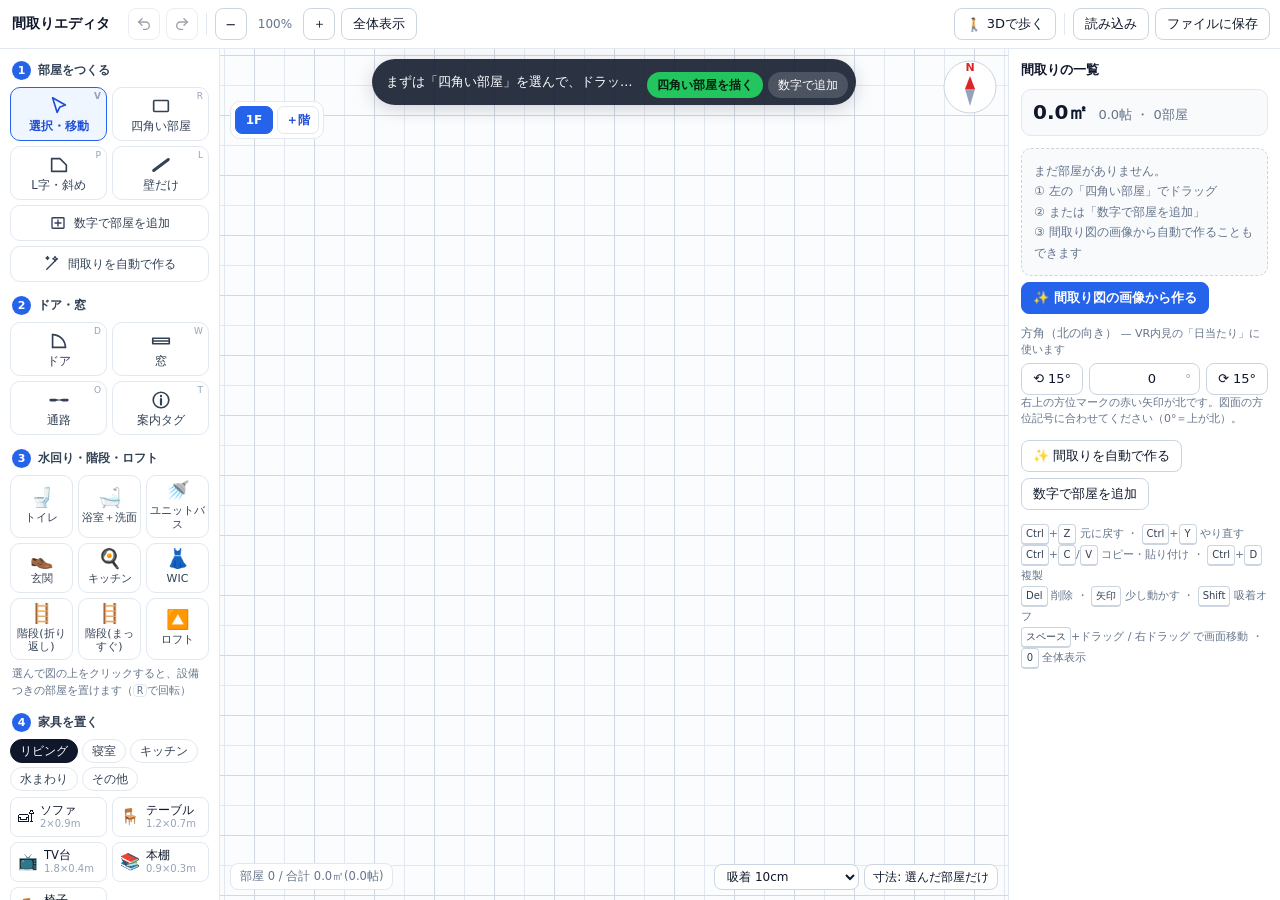
==== commit 48cbf09b: "v39: いらない機能を外して使いやすく整理 - VRの外観・画像保存、エディタの数量表を削除 - 間取りから探す（建物・部屋数・広さ・家賃で絞り込み） - 間取り診断、物件ページのボタン整理、メニュ" ====
--- a/floor-editor.html
+++ b/floor-editor.html
@@ -279,7 +279,7 @@
           <option value="0.455">吸着 半間(45.5cm)</option>
           <option value="0">吸着なし</option>
         </select>
-        <button class="btn small" id="bDims" title="すべての部屋の寸法を表示">寸法: 選択中のみ</button>
+        <button class="btn small" id="bDims" title="押すたびに、寸法の出し方が「選んだ部屋だけ → 建物のまわり → 全部の部屋」と変わります">寸法: 選んだ部屋だけ</button>
       </div>
     </section>
 
@@ -295,6 +295,7 @@
     <p class="mini" style="margin:-4px 0 12px">間取り図の壁を読み取って、部屋・ドア・窓をまとめて作ります。できあがった後で、違う所を手で直してください。</p>
     <div class="field"><label>専有面積(縮尺を合わせるのに使います)</label><div class="unit" data-u="㎡"><input class="in" id="autoArea" type="number" step="0.01" placeholder="例: 25.5"></div></div>
     <div class="mini" id="autoNote" style="margin:-2px 0 12px"></div>
+    <div class="field"><label><input type="checkbox" id="autoOcr" checked> 部屋の名前・帖数の文字も読み取る</label><div class="mini" style="margin-top:2px">図に書いてある「洋室 6帖」「トイレ」などを読んで名前を付けます（はじめは文字認識の準備に数秒かかります）</div></div>
     <div class="field" id="autoReplaceRow" style="display:none"><label><input type="checkbox" id="autoReplace" checked> 今ある部屋を消して作り直す</label></div>
     <div class="row" style="justify-content:flex-end">
       <button class="btn ghost" id="autoCancel">やめる</button>
@@ -368,7 +369,8 @@
 
 const M = 50;                    // 1m = 50px(エディタ座標)
 const WALL_DRAW_T = 0.12;        // 描画上の壁の厚み(m)
-const TATAMI = 1.62;             // 1帖 = 1.62㎡(不動産表示の基準)
+const TATAMI = 1.62;
+const TSUBO = 3.30579;           // 1坪 = 3.30579㎡             // 1帖 = 1.62㎡(不動産表示の基準)
 const ROOM_COLORS = ['#1D9E75','#185FA5','#BA7517','#993556','#533AB7','#0891B2','#65A30D','#DC2626','#78716C','#D97706'];
 const ROOM_NAMES = ['LDK','洋室','和室','寝室','キッチン','ダイニング','玄関','廊下','浴室','洗面所','トイレ','収納','クローゼット','バルコニー','階段','ロフト'];
 const ROOM_KINDS = [['', '部屋'], ['stairs', '階段'], ['void', '吹き抜け・階段の穴'], ['loft', 'ロフト']];
@@ -428,7 +430,7 @@
 let selection = [];               // [{kind:'room'|'opening'|'furn'|'wall', obj, room}]
 let view = { scale: 1.2, ox: 0, oy: 0 };
 let gridM = 0.1;
-let showAllDims = false;
+let showAllDims = false, dimMode = 0;   // 0=選択中のみ 1=外周 2=すべて
 let embedded = window.parent !== window;
 let propName = '';
 let furnPick = null;              // 置こうとしている家具の定義
@@ -894,6 +896,7 @@
   setScreen();
   plan.rooms.forEach(r => drawRoomLabel(r, sel.has(r)));
   (plan.tags || []).forEach(t => drawTag(t, sel.has(t)));
+  if (dimMode >= 1) drawOuterDims();
   plan.rooms.forEach(r => { if (showAllDims || (sel.has(r) && selection.length === 1)) drawRoomDims(r); });
   selection.forEach(s => { if (s.kind === 'wall') drawSegDim(s.obj.x1, s.obj.y1, s.obj.x2, s.obj.y2, 1); if (s.kind === 'opening') drawOpeningDims(s.room, s.obj); });
   drawDraftLabels();
@@ -1071,6 +1074,42 @@
   ctx.fillStyle = 'rgba(255,255,255,.95)'; ctx.fillRect(mx - tw / 2, my - 8, tw, 16);
   ctx.fillStyle = color || '#334155'; ctx.fillText(txt, mx, my);
 }
+// 外周の寸法（図面のように、建物のまわりに壁の位置ごとの寸法と全体の寸法を mm で）
+function drawOuterDims() {
+  const rs = plan.rooms.filter(r => r.kind !== 'loft');
+  if (!rs.length) return;
+  const b = bbox(rs.flatMap(r => r.vertices)), tol = 3;
+  const xsAt = y => [...new Set(rs.flatMap(r => r.vertices.filter(v => Math.abs(v.y - y) < tol).map(v => Math.round(v.x))))].sort((p, q) => p - q);
+  const ysAt = x => [...new Set(rs.flatMap(r => r.vertices.filter(v => Math.abs(v.x - x) < tol).map(v => Math.round(v.y))))].sort((p, q) => p - q);
+  const allX = [...new Set(rs.flatMap(r => r.vertices.map(v => Math.round(v.x))))].sort((p, q) => p - q);
+  const allY = [...new Set(rs.flatMap(r => r.vertices.map(v => Math.round(v.y))))].sort((p, q) => p - q);
+  const uniq = (a, mn) => a.filter((v, i) => i === 0 || v - a[i - 1] > mn);
+  const mm = d => String(Math.round(d / M * 1000));
+  const line = (pts, horiz, at, off, color) => {
+    if (pts.length < 2) return;
+    ctx.strokeStyle = color; ctx.fillStyle = color; ctx.lineWidth = 1; ctx.font = '600 10.5px system-ui'; ctx.textAlign = 'center'; ctx.textBaseline = 'middle';
+    const S = v => horiz ? toScreen({ x: v, y: at }) : toScreen({ x: at, y: v });
+    const a = S(pts[0]), z = S(pts[pts.length - 1]);
+    ctx.beginPath();
+    if (horiz) { ctx.moveTo(a.x, a.y + off); ctx.lineTo(z.x, z.y + off); } else { ctx.moveTo(a.x + off, a.y); ctx.lineTo(z.x + off, z.y); }
+    pts.forEach(v => { const p = S(v); if (horiz) { ctx.moveTo(p.x, p.y + off - 4); ctx.lineTo(p.x, p.y + off + 4); } else { ctx.moveTo(p.x + off - 4, p.y); ctx.lineTo(p.x + off + 4, p.y); } });
+    ctx.stroke();
+    for (let i = 0; i + 1 < pts.length; i++) {
+      const p = S(pts[i]), q = S(pts[i + 1]), L = horiz ? q.x - p.x : q.y - p.y; if (L < 26) continue;
+      const t = mm(pts[i + 1] - pts[i]), tw = ctx.measureText(t).width + 6;
+      const cx = horiz ? (p.x + q.x) / 2 : p.x + off, cy = horiz ? p.y + off : (p.y + q.y) / 2;
+      ctx.save(); ctx.translate(cx, cy); if (!horiz) ctx.rotate(-Math.PI / 2);
+      ctx.fillStyle = 'rgba(251,252,254,.95)'; ctx.fillRect(-tw / 2, -7, tw, 14); ctx.fillStyle = color; ctx.fillText(t, 0, 0); ctx.restore();
+    }
+  };
+  const mn = 0.05 * M;
+  line(uniq(xsAt(b.y1).length > 1 ? allX : allX, mn), true, b.y1, -26, '#475569');
+  line([b.x1, b.x2], true, b.y1, -48, '#1e293b');
+  line(uniq(allY, mn), false, b.x2, 26, '#475569');
+  line([b.y1, b.y2], false, b.x2, 48, '#1e293b');
+  line(uniq(xsAt(b.y2).length > 1 ? xsAt(b.y2) : allX, mn), true, b.y2, 26, '#475569');
+  line(uniq(ysAt(b.x1).length > 1 ? ysAt(b.x1) : allY, mn), false, b.x1, -26, '#475569');
+}
 function drawRoomDims(r) {
   const side = polyArea2(r.vertices) > 0 ? -1 : 1;   // 部屋の外側に寸法線を出す
   r.vertices.forEach((v, i) => { const e = edgeInfo(r, i); drawSegDim(e.a.x, e.a.y, e.b.x, e.b.y, side, '#475569'); });
@@ -1179,9 +1218,20 @@
 function updateStat() {
   const total = plan.rooms.reduce((s, r) => s + polyAreaM2(r.vertices), 0);
   let t = `部屋 ${plan.rooms.length} / 合計 ${total.toFixed(1)}㎡(${(total / TATAMI).toFixed(1)}帖)`;
+  if (levelCount() > 1 || plan.rooms.some(r => r.kind === 'stairs')) { const q = buildingAreas(); t += ` ・ 延床 ${q.floor.toFixed(1)}㎡(${(q.floor / TSUBO).toFixed(1)}坪) ・ 建築 ${q.build.toFixed(1)}㎡(${(q.build / TSUBO).toFixed(1)}坪)`; }
   if (hover) t += `  ・  ${(hover.x / M).toFixed(2)}, ${(hover.y / M).toFixed(2)} m`;
   $('stat').textContent = t;
   $('zoomLabel').textContent = Math.round(view.scale / 1.2 * 100) + '%';
+}
+
+// 延床面積（全部の階。ロフト・吹き抜けは入れない）と建築面積（1階の広さ）
+function buildingAreas() {
+  let floor = 0, build = 0;
+  for (let i = 0; i < levelCount(); i++) {
+    const a = levelData(i).rooms.filter(r => r.kind !== 'loft' && r.kind !== 'void').reduce((s, r) => s + polyAreaM2(r.vertices), 0);
+    floor += a; if (i === 0) build = a;
+  }
+  return { floor, build };
 }
 
 /* ───────── 案内(画面上部のヒント)───────── */
@@ -2194,6 +2244,7 @@
   const list = plan.rooms.map((r, i) => { const a = polyAreaM2(r.vertices); return `<button class="li" data-i="${i}"><span class="dot" style="background:${r.color}"></span><span class="nm">${esc(r.name)}</span><span class="v">${(a / TATAMI).toFixed(1)}帖</span></button>`; }).join('');
   return `<div class="ph">間取りの一覧${levelCount() > 1 ? ` <span class="tag">${(plan.lv || 0) + 1}階</span>` : ''}</div>
     <div class="big"><b>${total.toFixed(1)}㎡</b><span>${(total / TATAMI).toFixed(1)}帖 ・ ${plan.rooms.length}部屋</span></div>
+    ${levelCount() > 1 ? (() => { const q = buildingAreas(); return `<div class="mini" style="margin:-4px 0 8px">延床面積 <b>${q.floor.toFixed(1)}㎡（${(q.floor / TSUBO).toFixed(1)}坪）</b><br>建築面積 ${q.build.toFixed(1)}㎡（${(q.build / TSUBO).toFixed(1)}坪）</div>`; })() : (total ? `<div class="mini" style="margin:-4px 0 8px">約${(total / TSUBO).toFixed(1)}坪</div>` : '')}
     ${plan.rooms.length ? `<div class="list">${list}</div>` : `<div class="empty">まだ部屋がありません。<br>① 左の「四角い部屋」でドラッグ<br>② または「数字で部屋を追加」<br>③ 間取り図の画像から自動で作ることもできます</div><div class="acts"><button class="btn primary" id="sAuto">✨ 間取り図の画像から作る</button></div>`}
     <div class="field" style="margin-top:12px"><label>方角（北の向き）<span class="mini" style="font-weight:400"> — VR内見の「日当たり」に使います</span></label>
       <div class="row"><button class="btn" id="nL" title="左に15°">⟲ 15°</button><div class="unit" data-u="°" style="flex:1"><input class="in" id="nDeg" type="number" step="5" value="${Math.round(+plan.north || 0)}"></div><button class="btn" id="nR" title="右に15°">⟳ 15°</button></div>
@@ -2727,7 +2778,7 @@
 }
 function openAutoDialog() {
   $('autoArea').value = propArea > 0 ? propArea : '';
-  $('autoNote').textContent = bgCalibrated ? '「長さを合わせる」で縮尺を合わせ済みです。空欄ならその縮尺を使います。' : (propArea > 0 ? '物件情報の専有面積を入れてあります。' : 'わからなければ空欄でもOK(あとで「長さを合わせる」で直せます)。');
+  $('autoNote').textContent = bgCalibrated ? '「長さを合わせる」で縮尺を合わせ済みです。空欄ならその縮尺を使います。' : (propArea > 0 ? '物件情報の専有面積を入れてあります。' : 'わからなければ空欄でもOK（図の帖数やドアの幅から推測します。あとで「長さを合わせる」でも直せます）。');
   $('autoReplaceRow').style.display = plan.rooms.length ? 'block' : 'none';
   $('autoModal').classList.add('show');
   setTimeout(() => $('autoArea').focus(), 50);
@@ -2736,18 +2787,22 @@
 $('autoCancel').onclick = () => $('autoModal').classList.remove('show');
 $('autoModal').addEventListener('click', e => { if (e.target.id === 'autoModal') $('autoModal').classList.remove('show'); });
 $('autoArea').addEventListener('keydown', e => { e.stopPropagation(); if (e.key === 'Enter') $('autoOk').click(); });
-$('autoOk').onclick = () => {
-  const area = parseFloat($('autoArea').value);
+let autoBusy = false;
+$('autoOk').onclick = async () => {
+  if (autoBusy) return;
+  const area = parseFloat($('autoArea').value), ocr = $('autoOcr').checked;
   $('autoModal').classList.remove('show');
-  setHint('間取り図を読み取っています…');
-  setTimeout(() => {
-    try {
-      const r = autoBuildFromImage(area > 0 ? area : 0, $('autoReplace').checked || !plan.rooms.length);
-      if (!r) return;
-      fitView();
-      toast(`${r.rooms}部屋・ドア${r.doors}・窓${r.windows}を作りました。違う所は直してください`);
-    } catch (err) { console.error(err); toast('読み取りに失敗しました: ' + err.message); updateHint(); }
-  }, 30);
+  setHint(ocr ? '間取り図の文字と線を読み取っています…（はじめは数秒〜十数秒かかります）' : '間取り図を読み取っています…');
+  autoBusy = true;
+  await new Promise(r => setTimeout(r, 30));
+  try {
+    const r = await autoBuildFromImageFull(area > 0 ? area : 0, $('autoReplace').checked || !plan.rooms.length, ocr);
+    if (!r) return;
+    fitView();
+    const sc = { area: '', calib: '', jo: '（縮尺は図の帖数から決めました）', door: '（縮尺はドアの幅から推測しました。「長さを合わせる」で直せます）', none: '（縮尺がわかりません。「長さを合わせる」で直してください）' }[r.scale] || '';
+    toast(`${r.rooms}部屋・ドア${r.doors}・窓${r.windows}を作りました` + (ocr ? (r.ocr ? `。文字から${r.named}部屋の名前を読みました` : '。文字は読み取れませんでした（形から名前を決めました）') : '') + sc + '。違う所は直してください');
+  } catch (err) { console.error(err); toast('読み取りに失敗しました: ' + err.message); updateHint(); }
+  finally { autoBusy = false; }
 };
 
 // 壁は図面の中で一番濃い色。大津のしきい値と「一番濃い色」の中間を使うと、灰色の文字や設備の線を拾いにくい
@@ -2794,18 +2849,131 @@
   const score = L => hist[L - 1] * 0.5 + hist[L] + hist[L + 1] * 0.5;
   let best = 4, bestScore = -1;
   for (let L = 3; L <= maxL; L++) { const sc = score(L); if (sc > bestScore) { bestScore = sc; best = L; } }
-  // 一番細い「ちゃんとした壁」(内壁など)の太さ
+  // 一番細い「ちゃんとした壁」(内壁など)の太さ: 本数で数えて、よく出てくる太さのうち一番細いもの
+  // （3px以下は文字や設備の線が多いので見ない）
+  const h1 = L => L >= 5 && L <= maxL ? hist[L] / L : 0;
+  const cnt = L => h1(L - 1) + h1(L) + h1(L + 1);
+  let cmax = 0; for (let L = 6; L <= Math.min(maxL, best + 2); L++) cmax = Math.max(cmax, cnt(L));
   let thin = best;
-  for (let L = 3; L < best; L++) { const sc = score(L); if (sc >= bestScore * 0.3 && sc >= score(L - 1) && sc >= score(L + 1)) { thin = L; break; } }
+  for (let L = 6; L < best * 0.85; L++) { const c = cnt(L); if (c >= cmax * 0.15 && c >= cnt(L - 1) && c >= cnt(L + 1)) { thin = L; break; } }
   return { t: best, tMin: thin };
 }
-function autoBuildFromImage(areaM2, replace) {
+/* ───────── 文字認識（OCR）: 間取り図に書いてある部屋の名前・帖数を読む ─────────
+   無料のOCR（tesseract.js）を、使うときだけ読み込む（はじめは数MB読み込むので数秒かかる）。
+   読めないとき（オフラインなど）は、部屋の形と大きさだけで名前を決める */
+const OCR_JS = 'https://cdn.jsdelivr.net/npm/tesseract.js@5.1.1/dist/tesseract.min.js';
+let ocrWorkerP = null;
+function loadScriptOnce(src) {
+  return new Promise((res, rej) => {
+    if (window.Tesseract) return res();
+    const sc = document.createElement('script'); sc.src = src; sc.onload = () => res(); sc.onerror = () => rej(new Error('OCRを読み込めませんでした'));
+    document.head.appendChild(sc);
+  });
+}
+function getOcrWorker() {
+  if (!ocrWorkerP) ocrWorkerP = (async () => {
+    await loadScriptOnce(OCR_JS);
+    const wk = await Tesseract.createWorker(['jpn', 'eng'], 1);
+    await wk.setParameters({ tessedit_pageseg_mode: '11' });   // ばらばらに書かれた文字を探す
+    return wk;
+  })().catch(e => { ocrWorkerP = null; throw e; });
+  return ocrWorkerP;
+}
+function withTimeout(pr, ms) { return Promise.race([pr, new Promise((_, rej) => setTimeout(() => rej(new Error('timeout')), ms))]); }
+// 解析用の画像を2通りで読む: (A) そのまま / (B) 長い線（壁・フローリングの線・寸法線）を消して拡大したもの
+async function ocrFloorplan(im) {
+  const wk = await getOcrWorker();
+  const { w, h, data } = im;
+  const gray = new Uint8ClampedArray(w * h);
+  for (let i = 0, p = 0; i < w * h; i++, p += 4) gray[i] = 0.299 * data[p] + 0.587 * data[p + 1] + 0.114 * data[p + 2];
+  const mk = (src, sc) => {
+    const c = document.createElement('canvas'); c.width = w; c.height = h;
+    const x = c.getContext('2d'), id = x.createImageData(w, h);
+    for (let i = 0; i < w * h; i++) { const v = src[i]; id.data[i * 4] = id.data[i * 4 + 1] = id.data[i * 4 + 2] = v; id.data[i * 4 + 3] = 255; }
+    x.putImageData(id, 0, 0);
+    if (sc === 1) return c;
+    const c2 = document.createElement('canvas'); c2.width = Math.round(w * sc); c2.height = Math.round(h * sc);
+    const x2 = c2.getContext('2d'); x2.imageSmoothingQuality = 'high'; x2.drawImage(c, 0, 0, c2.width, c2.height); return c2;
+  };
+  // 長い線を消す
+  const dk = new Uint8Array(w * h); for (let i = 0; i < w * h; i++) dk[i] = gray[i] < 170 ? 1 : 0;
+  const L = Math.max(26, Math.round(Math.max(w, h) / 38)), kill = new Uint8Array(w * h);
+  for (let y = 0; y < h; y++) { let x = 0; while (x < w) { if (!dk[y * w + x]) { x++; continue; } const st = x; while (x < w && dk[y * w + x]) x++; if (x - st >= L) for (let k = st; k < x; k++) kill[y * w + k] = 1; } }
+  for (let x = 0; x < w; x++) { let y = 0; while (y < h) { if (!dk[y * w + x]) { y++; continue; } const st = y; while (y < h && dk[y * w + x]) y++; if (y - st >= L) for (let k = st; k < y; k++) kill[k * w + x] = 1; } }
+  const kd = dilateBin(kill, w, h, 1), clean = new Uint8ClampedArray(w * h);
+  for (let i = 0; i < w * h; i++) clean[i] = kd[i] ? 255 : gray[i];
+  const sc = clamp(2200 / Math.max(w, h), 1, 2);
+  const words = [];
+  // 元の画像（解析用に拡大・縮小する前）も読む。こちらのほうが文字がくっきりしていることが多い
+  const orig = document.createElement('canvas'), os = Math.min(1, 2400 / Math.max(bg.img.width, bg.img.height));
+  orig.width = Math.round(bg.img.width * os); orig.height = Math.round(bg.img.height * os);
+  { const ox = orig.getContext('2d'); ox.fillStyle = '#fff'; ox.fillRect(0, 0, orig.width, orig.height); ox.drawImage(bg.img, 0, 0, orig.width, orig.height); }
+  const ko = orig.width / w;   // 元の画像の1px = 解析画像の 1/ko px
+  for (const [cv0, k] of [[orig, ko], [mk(gray, 1), 1], [mk(clean, sc), sc]]) {
+    const r = await wk.recognize(cv0);
+    ((r.data && r.data.words) || []).forEach(wd => {
+      const tx = String(wd.text || '').replace(/\s+/g, '');
+      if (!tx || wd.confidence < 35) return;
+      const b = { text: tx, conf: wd.confidence, x0: wd.bbox.x0 / k, y0: wd.bbox.y0 / k, x1: wd.bbox.x1 / k, y1: wd.bbox.y1 / k };
+      if (b.x1 - b.x0 > w * 0.4 || b.y1 - b.y0 > h * 0.3) return;   // 大きすぎる「文字」は線の読み間違い
+      const dup = words.findIndex(q => Math.max(0, Math.min(q.x1, b.x1) - Math.max(q.x0, b.x0)) * Math.max(0, Math.min(q.y1, b.y1) - Math.max(q.y0, b.y0)) > 0.3 * Math.min((q.x1 - q.x0) * (q.y1 - q.y0), (b.x1 - b.x0) * (b.y1 - b.y0)));
+      if (dup < 0) words.push(b);
+      else if (words[dup].text !== b.text) { if (ocrRule(b.text) && !ocrRule(words[dup].text)) words[dup] = b; else if (!ocrRule(words[dup].text) && b.conf > words[dup].conf) words[dup] = b; }
+    });
+  }
+  return words;
+}
+// 文字 → 部屋の種類（上から順に調べる）
+const OCR_RULES = [
+  [/^室$/, '浴室', 'bath'],   // 「浴室」の「浴」が読めないことが多い（大きな部屋なら洋室にする）
+  [/バルコニー|ベランダ|バル[コユ]|コニー|テラス|BALCONY|Balcony/i, 'バルコニー', 'balcony'],
+  [/WIC|W\.I\.C|W\.I\.CL|WCL|ウォークイン|ＷＩＣ/i, 'ウォークインクローゼット', 'storage'],
+  [/SIC|S\.I\.C|シューズ|ＳＩＣ/i, 'シューズクローク', 'storage'],
+  [/LDK|L\.D\.K|ＬＤＫ|リビング|居間|LIVING/i, 'LDK', 'ldk'],
+  [/^DK$|[^LＬ]DK|^ＤＫ|ダイニング|DINING/i, 'DK', 'ldk'],
+  [/キッチン|台所|^K$|^Ｋ$|KITCHEN/i, 'キッチン', 'ldk'],
+  [/和室|^和$/, '和室', 'wa'],
+  [/洋室|^洋|寝室|主寝|BED|ROOM|^OOM|ベッド|子供|子ども|書斎|個室|サービス/i, '洋室', 'bed'],
+  [/トイレ|トイ|イレ$|^WC$|ＷＣ|便所|TOILET/i, 'トイレ', 'wc'],
+  [/ユニットバス|^UB$|ＵＢ/i, 'ユニットバス', 'bath'],
+  [/浴室|^浴|浴$|風呂|バス|BATH|谷室/i, '浴室', 'bath'],
+  [/洗面|^洗|脱衣|ランドリー|洗濯/, '洗面所', 'wash'],
+  [/玄関|^玄|エントランス|ENTRANCE/i, '玄関', 'entry'],
+  [/ホール|廊下|HALL/i, '廊下', 'hall'],
+  [/階段|^UP$|^DN$|ＵＰ|ＤＮ|UP|DN/, '階段', 'stairs'],
+  [/納戸|^S$|サービスルーム/, '納戸', 'storage'],
+  [/^CL$|^ＣＬ|CL$|クローゼット|収納|物入|押入|^PS$|^MB$|ストック/i, '収納', 'storage'],
+];
+function ocrRule(text) { for (const r of OCR_RULES) if (r[0].test(text)) return r; return null; }
+function ocrJo(text) {   // 「6.0帖」「4.5畳」→ 6.0
+  const m = String(text).replace(/[０-９．]/g, c => String.fromCharCode(c.charCodeAt(0) - 0xFEE0)).match(/(\d{1,2}(?:[.,]\d{1,2})?)\s*(帖|畳|J|j|ジョウ|帳|帕|中占|巾占)/);
+  if (!m) return 0;
+  const v = parseFloat(m[1].replace(',', '.'));
+  return v >= 1.5 && v <= 40 ? v : 0;
+}
+const CAT_COLOR = { ldk: '#1D9E75', bed: '#185FA5', wa: '#B45309', wc: '#64748B', bath: '#64748B', wash: '#64748B', entry: '#94A3B8', hall: '#94A3B8', storage: '#94A3B8', stairs: '#A16207' };
+
+async function autoBuildFromImageFull(areaM2, replace, useOcr) {
+  let words = null, ocrErr = '';
+  if (useOcr !== false) {
+    const im = getBgAnalysisImage();
+    if (im) {
+      try { words = await withTimeout(ocrFloorplan(im), 120000); } catch (e) { ocrErr = e.message || 'error'; console.warn('OCR', e); }
+    }
+  }
+  const r = autoBuildFromImage(areaM2, replace, words);
+  if (r) { r.ocr = !!words; r.ocrErr = ocrErr; }
+  return r;
+}
+
+function autoBuildFromImage(areaM2, replace, words) {
+  const DBG = window.AB_DEBUG ? (window._ab = { bridges: [], thin: [], words: (words || []).map(q => q.text + ' ' + Math.round(q.conf) + ' ' + Math.round(q.x0) + ',' + Math.round(q.y0)) }) : null;   // 調べるとき用
   const im = getBgAnalysisImage(); if (!im) { toast('画像を読み取れませんでした'); return null; }
   const w = im.w, h = im.h, d = im.data;
   const maxSat = P('pSat');
   const thr = wallThreshold(im, maxSat);
   $('pThreshold').value = thr; $('pThresholdV').textContent = thr;
-  // 1) 壁候補
+  // 1) 壁候補（暗くて色みのない画素）
   let dark = new Uint8Array(w * h);
   for (let i = 0, p = 0; i < w * h; i++, p += 4) {
     if (d[p + 3] < 128) continue;
@@ -2813,17 +2981,52 @@
     if (mx - mn > maxSat) continue;
     if (0.299 * d[p] + 0.587 * d[p + 1] + 0.114 * d[p + 2] < thr) dark[i] = 1;
   }
+  // 細い線（文字・設備・ドアの弧）も見るための、やや明るいしきい値の線画
+  const ink = new Uint8Array(w * h);
+  for (let i = 0, p = 0; i < w * h; i++, p += 4) if (0.299 * d[p] + 0.587 * d[p + 1] + 0.114 * d[p + 2] < Math.max(thr + 60, 195)) ink[i] = 1;
   const th = estimateWallThickness(dark, w, h), t = th.t, tMin = th.tMin;
   // 細い線を消す(opening: 収縮→膨張)。一番細い壁は残る大きさにする
   const rOpen = Math.max(1, Math.floor((tMin - 1) / 2 * 0.45));
   const walls = dilateBin(erodeBin(dark, w, h, rOpen), w, h, rOpen);
-  // 2) ドアの隙間だけを塞ぐ: 同じ線上にある壁と壁の間の短い隙間を橋渡しする
-  //    (全体を太らせると、トイレのような狭い部屋まで埋まってしまうため)
+  const wallAt = (x, y) => { x = Math.round(x); y = Math.round(y); return x >= 0 && y >= 0 && x < w && y < h && walls[y * w + x]; };
+  const wallsD = dilateBin(walls, w, h, 2);   // 壁のふちのにじみは線として数えない
+  const inkNear = (x, y, r) => { x = Math.round(x); y = Math.round(y); for (let yy = y - r; yy <= y + r; yy++) for (let xx = x - r; xx <= x + r; xx++) if (xx >= 0 && yy >= 0 && xx < w && yy < h && ink[yy * w + xx] && !wallsD[yy * w + xx]) return true; return false; };
+  // ドアの弧と扉の線があるか（ある側・ちょうつがいの側も）。フローリングの線などは、小さい円で比べて差し引く
+  const arcInfo = (a, ux, uy, nx, ny, st, en) => {
+    const R = en - st; let best = { s: 0 };
+    // 半径に幅をもたせて調べる（壁のふちの削れで、隙間の長さとドアの幅が少しずれるため）
+    const band = (hx, hy, cx, cy, r0, r1) => { for (let r = r0; r <= r1; r += 1) if (inkNear(hx + r * cx, hy + r * cy, 1)) return 1; return 0; };
+    for (const he of [0, 1]) for (const side of [1, -1]) {
+      const hp = he ? en : st, hx = a.x + ux * hp, hy = a.y + uy * hp, ax = he ? -ux : ux, ay = he ? -uy : uy, sx = nx * side, sy = ny * side;
+      let arc = 0, ctl = 0, n = 0;
+      for (let deg = 14; deg <= 76; deg += 6) {
+        const r = deg * Math.PI / 180, cx = Math.cos(r) * ax + Math.sin(r) * sx, cy = Math.cos(r) * ay + Math.sin(r) * sy;
+        arc += band(hx, hy, cx, cy, R * 0.86, R * 1.1); ctl += band(hx, hy, cx, cy, R * 0.5, R * 0.62); n++;
+      }
+      let leaf = 0, lctl = 0, nl = 0;
+      for (let f = 0.3; f <= 0.95; f += 0.08) {
+        const px0 = hx + R * f * sx, py0 = hy + R * f * sy;
+        let hit = 0, hc = 0;
+        for (let o = -Math.max(2, R * 0.1); o <= Math.max(2, R * 0.1); o += 1) { if (inkNear(px0 + ax * o, py0 + ay * o, 0)) hit = 1; if (inkNear(px0 + ax * (o + R * 0.45), py0 + ay * (o + R * 0.45), 0)) hc = 1; }
+        leaf += hit; lctl += hc; nl++;
+      }
+      const an = (arc - ctl) / n, ln = (leaf - lctl) / nl;
+      const s = Math.min(an, ln + 0.25);   // 弧と、開いた扉の線の両方があればドア
+      if (s > best.s) best = { s, he, side, an, ln };
+    }
+    return best;
+  };
+  // 2) 部屋を分けるために、壁の切れ目を塞ぐ
+  //    ・同じ線上の長い壁どうしの間（ドア） ・長い壁と、直交する壁の間（角の近くのドア）
+  //    ・細い線で描かれた間仕切り（長い壁の続きに細い線がある所）
   const N = Math.max(2, Math.round(t * 7));
-  const closed = closeBin(bridgeGaps(walls, w, h, Math.max(4, Math.round(t * 2)), N), w, h, Math.max(1, Math.round(tMin * 0.5)));
+  const bridged = bridgeGaps(walls, w, h, Math.max(4, Math.round(t * 2)), N, { ink, minEnd: Math.max(2, Math.round(tMin * 0.8)), maxLined: Math.round(t * 24) });
+  const closed = closeBin(bridged, w, h, Math.max(1, Math.round(tMin * 0.5)));
   // 建物の外側: 大きな窓の隙間も塞いだ状態で、画像の端から塗った領域
   const N2 = Math.max(4, Math.round(t * 10));
-  const closed2 = closeBin(walls, w, h, N2);
+  // 大きな窓（掃き出し窓など）も、サッシの線が引いてあれば外壁として塞ぐ
+  const bridgedOut = bridgeGaps(walls, w, h, Math.max(4, Math.round(t * 2)), N, { ink, minEnd: Math.max(2, Math.round(tMin * 0.8)), maxLined: Math.round(t * 80) });
+  const closed2 = closeBin(bridgedOut, w, h, N2);
   const outside = new Uint8Array(w * h);
   {
     const stack = [];
@@ -2836,16 +3039,18 @@
     }
   }
   const label = new Int32Array(w * h);
-  const comps = [];
+  const labelAt = (x, y) => { x = Math.round(x); y = Math.round(y); return x >= 0 && y >= 0 && x < w && y < h ? label[y * w + x] : 0; };
+  const comps = [null];
   let next = 1;
   const free = k => !closed[k] && !outside[k];
   for (let i = 0; i < w * h; i++) {
     if (!free(i) || label[i]) continue;
     const id = next++, stack = [i]; label[i] = id;
-    let count = 0, border = false, perim = 0, touchOut = 0;
+    let count = 0, border = false, perim = 0, touchOut = 0, x1 = w, y1 = h, x2 = 0, y2 = 0;
     while (stack.length) {
       const k = stack.pop(); count++;
       const x = k % w, y = (k / w) | 0;
+      if (x < x1) x1 = x; if (x > x2) x2 = x; if (y < y1) y1 = y; if (y > y2) y2 = y;
       if (x === 0 || y === 0 || x === w - 1 || y === h - 1) border = true;
       const nb = [x > 0 ? k - 1 : -1, x < w - 1 ? k + 1 : -1, y > 0 ? k - w : -1, y < h - 1 ? k + w : -1];
       for (const q of nb) {
@@ -2855,10 +3060,89 @@
       }
     }
     // 外側に大きく面している領域は、建物のくぼみ(部屋ではない)
-    comps.push({ id, count, border: border || (perim > 0 && touchOut / perim > 0.3) });
+    comps.push({ id, count, border: border || (perim > 0 && touchOut / perim > 0.3), x1, y1, x2, y2, hints: [] });
   }
   const minArea = (tMin * 5) * (tMin * 5);
-  const roomComps = comps.filter(c => !c.border && c.count >= minArea);
+  const parent = new Int32Array(next); for (let k = 0; k < next; k++) parent[k] = k;
+  const root = k => { while (parent[k] !== k) k = parent[k] = parent[parent[k]]; return k; };
+  const unite = (A, B) => {   // 小さいほうを大きいほうへ
+    A = root(A); B = root(B); if (A === B) return;
+    if (comps[A].count > comps[B].count) { const tmp = A; A = B; B = tmp; }
+    parent[A] = B; const a = comps[A], b = comps[B]; b.joined = true;
+    if (a.count < 70 * t * t) b.hints.push({ w: a.x2 - a.x1 + 1, h: a.y2 - a.y1 + 1 });
+    b.count += a.count; b.x1 = Math.min(a.x1, b.x1); b.y1 = Math.min(a.y1, b.y1); b.x2 = Math.max(a.x2, b.x2); b.y2 = Math.max(a.y2, b.y2); b.hints.push(...a.hints); a.merged = true;
+  };
+  const roomish = Lb => Lb && !comps[Lb].border && comps[Lb].count >= minArea;
+  // 2b) 塞いだ隙間のうち、ドアの弧も間仕切りの線もない所は「ドアのない通路」→ 両側を同じ部屋にもどす
+  {
+    // 塞いだ区間を、となりの行（列）と重なるものどうしでまとめる
+    const groups = [];
+    for (const hz of [true, false]) {
+      const list = bridged.segs.filter(g => g.hz === hz).sort((a, b) => a.i - b.i || a.a - b.a);
+      const open = [];
+      list.forEach(g => {
+        let gr = open.find(o => o.last === g.i - 1 && Math.min(o.b, g.b) - Math.max(o.a, g.a) > 0.5 * Math.min(o.b - o.a, g.b - g.a));
+        if (!gr) { gr = { hz, i1: g.i, i2: g.i, a: g.a, b: g.b, n: 0, lined: 0, last: g.i }; open.push(gr); groups.push(gr); }
+        gr.i2 = g.i; gr.last = g.i; gr.a = Math.min(gr.a, g.a); gr.b = Math.max(gr.b, g.b); gr.n++; if (g.lined) gr.lined++;
+      });
+    }
+    groups.forEach(gr => {
+      const len = gr.b - gr.a; if (len < tMin * 3) return;
+      const dbgB = { hz: gr.hz, i1: gr.i1, i2: gr.i2, a: gr.a, b: gr.b, lined: +(gr.lined / gr.n).toFixed(2) }; if (DBG) DBG.bridges.push(dbgB);
+      if (gr.lined / gr.n >= 0.25) return;   // 細い線が引いてある → 間仕切り（引き戸）として残す
+      const mid = (gr.i1 + gr.i2) / 2, hz = gr.hz;
+      const a = hz ? { x: gr.a, y: mid } : { x: mid, y: gr.a }, ux = hz ? 1 : 0, uy = hz ? 0 : 1;
+      const ai = arcInfo(a, ux, uy, -uy, ux, 0, len); dbgB.s = +ai.s.toFixed(2); dbgB.an = ai.an; dbgB.ln = ai.ln; dbgB.he = ai.he; dbgB.side = ai.side;
+      if (ai.s > 0.28) return;   // ドアの弧と扉の線がある → ドア
+      const off = (gr.i2 - gr.i1) / 2 + t * 1.3, c = (gr.a + gr.b) / 2;
+      const A = hz ? labelAt(c, mid - off) : labelAt(mid - off, c), B = hz ? labelAt(c, mid + off) : labelAt(mid + off, c);
+      dbgB.A = A; dbgB.B = B;
+      if (!(roomish(A) && roomish(B)) || root(A) === root(B)) return;
+      // 廊下の続き（細い領域どうしで、隙間が細いほうの幅いっぱい）のときだけ。部屋と廊下はまとめない
+      const ms = Lb => { const c = comps[root(Lb)]; return Math.min(c.x2 - c.x1 + 1, c.y2 - c.y1 + 1); };
+      const mA = ms(A), mB = ms(B);
+      if (Math.max(mA, mB) <= t * 10 && len >= 0.8 * Math.min(mA, mB)) { unite(A, B); dbgB.merged = true; }
+    });
+  }
+  // 2c) 細い線（浴槽などの設備の線）で仕切られただけで、ドアの隙間がない小さな領域は、となりの部屋の一部にする
+  {
+    const tiny = Lb => Lb && comps[root(Lb)].count < minArea;
+    const solid = k => !free(k) || tiny(label[k]);
+    const thinMax = Math.max(3, Math.round(t * 0.45)), bnd = new Float64Array(next), thin = new Map(), viaBridge = new Float64Array(next);
+    for (let y = 1; y < h - 1; y++) for (let x = 1; x < w - 1; x++) {
+      const i = y * w + x; if (!label[i] || tiny(label[i])) continue;
+      const Lb = root(label[i]);
+      for (const [dx, dy] of [[1, 0], [-1, 0], [0, 1], [0, -1]]) {
+        if (!solid(i + dx + dy * w)) continue;
+        bnd[Lb]++;
+        let br = false, wr = 0;
+        for (let k = 1; k <= Math.round(t * 1.5); k++) {
+          const xx = x + dx * k, yy = y + dy * k; if (xx < 0 || yy < 0 || xx >= w || yy >= h) break;
+          const q = yy * w + xx;
+          if (bridged.kind[q] === 1) br = true;
+          if (walls[q]) wr++;
+          if (!solid(q)) { const Mb = root(label[q]); if (Mb && Mb !== Lb && wr <= thinMax) thin.set(Lb * next + Mb, (thin.get(Lb * next + Mb) || 0) + 1); if (br && Mb && Mb !== Lb) viaBridge[Lb]++; break; }
+        }
+      }
+    }
+    const small = 70 * t * t;
+    comps.slice(1).filter(c => !c.merged && !c.border && c.count >= minArea && c.count < small).sort((a, b) => a.count - b.count).forEach(c => {
+      const Lb = root(c.id); if (Lb !== c.id || !bnd[Lb]) return;
+      let sum = 0, best = 0, bestM = 0;
+      thin.forEach((v, key) => { if (Math.floor(key / next) !== Lb) return; const Mb = root(key % next); sum += v; if (v > best && roomish(Mb) && Mb !== Lb) { best = v; bestM = Mb; } });
+      if (!bestM) return;
+      const frac = sum / bnd[Lb], door = viaBridge[Lb] >= t * 2.5;   // ドアくらいの幅の隙間がとなりの部屋に開いているか
+      if (DBG) DBG.thin.push({ id: Lb, x: c.x1, y: c.y1, x2: c.x2, y2: c.y2, frac: +frac.toFixed(2), vb: viaBridge[Lb], bestM });
+      if (frac >= 0.08 && !door) {   // ドアの隙間がない（＝設備の線で囲まれただけの）領域だけ
+        if (comps[bestM].count <= c.count) return;
+        const hint = { w: c.x2 - c.x1 + 1, h: c.y2 - c.y1 + 1 };
+        unite(Lb, bestM); comps[root(bestM)].hints.push(hint);
+      }
+    });
+  }
+  for (let i = 0; i < w * h; i++) if (label[i]) { const r0 = root(label[i]); if (r0 !== label[i]) label[i] = r0; }
+  if (DBG) Object.assign(DBG, { w, h, t, tMin, thr, dark, walls, closed, outside, label });
+  const roomComps = comps.slice(1).filter(c => !c.border && !c.merged && c.count >= minArea);
   if (!roomComps.length) { toast('部屋を見つけられませんでした。画像がはっきりした間取り図か確認してください'); updateHint(); return null; }
   const isRoom = new Uint8Array(next);
   roomComps.forEach(c => { isRoom[c.id] = 1; });
@@ -2868,81 +3152,274 @@
   roomComps.forEach(c => {
     let m = new Uint8Array(w * h);
     for (let i = 0; i < w * h; i++) if (label[i] === c.id) m[i] = 1;
-    // 窓の隙間に入り込んだ薄いでっぱりを削ってから、壁の中心まで広げる
+    if (c.joined) m = closeBin(m, w, h, Math.max(2, Math.round(t * 0.7)));   // まとめた部屋（細い線・通路で分かれていた）を1つの形に
     m = dilateBin(m, w, h, K);
     const contour = traceContour(m, w, h);
     if (contour.length < 8) return;
     const simp = flattenJogs(orthogonalizeSoft(simplifyDP(contour, Math.max(1.5, tMin * 0.6)), 12, tMin * 2.5), tMin * 1.8);
     if (simp.length < 3) return;
-    polys.push({ comp: c, pts: simp, areaPx: Math.abs(polyArea2(simp)) / 2 });
+    polys.push({ comp: c, pts: simp, areaPx: Math.abs(polyArea2(simp)) / 2, texts: [], jo: 0 });
   });
   if (!polys.length) { toast('部屋の形を読み取れませんでした'); updateHint(); return null; }
-  // 5) 縮尺(解析画像1pxあたりのメートル)
-  let mPerPx;
-  if (areaM2 > 0) mPerPx = Math.sqrt(areaM2 / polys.reduce((s, q) => s + q.areaPx, 0));
-  else mPerPx = (1 / im.s) * bg.scale / M;
-  if (!(mPerPx > 0)) { toast('縮尺を決められませんでした'); return null; }
-  bg.scale = mPerPx * im.s * M; bgCalibrated = true;
-  rfCache = null;
-  const toW = q => ({ x: bg.x + (q.x / im.s) * bg.scale, y: bg.y + (q.y / im.s) * bg.scale });
-  // 4) 開口
-  const wallAt = (x, y) => { x = Math.round(x); y = Math.round(y); return x >= 0 && y >= 0 && x < w && y < h && walls[y * w + x]; };
-  const darkAt = (x, y) => { x = Math.round(x); y = Math.round(y); return x >= 0 && y >= 0 && x < w && y < h && dark[y * w + x]; };
-  const labelAt = (x, y) => { x = Math.round(x); y = Math.round(y); return x >= 0 && y >= 0 && x < w && y < h ? label[y * w + x] : 0; };
+  const byComp = new Map(polys.map(pg => [pg.comp.id, pg]));
+  // 4) 文字（OCR）を部屋に割りふる
+  let ocrWords = 0;
+  (words || []).forEach(wd => {
+    const cnt = new Map();
+    const sx = Math.max(1, (wd.x1 - wd.x0) / 8), sy = Math.max(1, (wd.y1 - wd.y0) / 6);
+    for (let y = wd.y0; y <= wd.y1; y += sy) for (let x = wd.x0; x <= wd.x1; x += sx) { const Lb = labelAt(x, y); if (Lb && byComp.has(Lb)) cnt.set(Lb, (cnt.get(Lb) || 0) + 1); }
+    let bestL = 0, bv = 0; cnt.forEach((v, k) => { if (v > bv) { bv = v; bestL = k; } });
+    if (!bestL) {   // 文字が壁の上にかかっているときは、まわりを探す
+      const cx = (wd.x0 + wd.x1) / 2, cy = (wd.y0 + wd.y1) / 2, R = Math.max(wd.y1 - wd.y0, 8) * 1.5;
+      for (let r = 2; r <= R && !bestL; r += 2) for (let a = 0; a < 8 && !bestL; a++) { const Lb = labelAt(cx + r * Math.cos(a * Math.PI / 4), cy + r * Math.sin(a * Math.PI / 4)); if (Lb && byComp.has(Lb)) bestL = Lb; }
+    }
+    if (!bestL) return;
+    const pg = byComp.get(bestL);
+    pg.texts.push({ text: wd.text, y: wd.y0, x: wd.x0 });
+    if (DBG) DBG.words.push(wd.text + '@' + bestL);
+    ocrWords++;
+  });
+  polys.forEach(pg => {
+    pg.texts.sort((a, b) => a.y - b.y || a.x - b.x);
+    const all = pg.texts.map(q => q.text).join(' ');
+    pg.jo = ocrJo(all.replace(/\s+/g, ''));
+    if (!pg.jo) {   // 数字だけ読めて「帖」が読めないこともある（例: 洋室 6.0）
+      const m = pg.texts.map(q => q.text).find(q => /^\d{1,2}[.,]\d$/.test(q));
+      if (m && pg.texts.some(q => ocrRule(q.text))) { const v = parseFloat(m.replace(',', '.')); if (v >= 2 && v <= 30) pg.jo = v; }
+    }
+    pg.rules = [];
+    pg.texts.forEach(q => { const r = ocrRule(q.text); if (r && !pg.rules.includes(r)) pg.rules.push(r); });
+    if (!pg.rules.length && all) { const r = ocrRule(all.replace(/\s+/g, '')); if (r) pg.rules.push(r); }
+  });
+  // バルコニーと書いてある所は部屋にしない
+  for (let k = polys.length - 1; k >= 0; k--) if (polys[k].rules.length && polys[k].rules.every(r => r[2] === 'balcony')) polys.splice(k, 1);
+  if (!polys.length) { toast('部屋の形を読み取れませんでした'); updateHint(); return null; }
+  // 5) 開口（壁の切れ目）を、部屋の輪郭に沿って探す（縮尺を決める前に、画素の単位で）
   const seen = [];
-  let doors = 0, windows = 0;
-  const sorted = polys.slice().sort((a, b) => b.areaPx - a.areaPx);
-  const newRooms = sorted.map((pg, idx) => {
-    const verts = pg.pts.map(toW);
-    const room = { id: newId(), name: guessRoomName(idx, pg.areaPx * mPerPx * mPerPx), color: ROOM_COLORS[idx % ROOM_COLORS.length], vertices: verts, openings: [], groupId: null };
+  polys.forEach(pg => {
+    pg.gaps = [];
     const s2 = polyArea2(pg.pts) > 0 ? 1 : -1;
     for (let i = 0; i < pg.pts.length; i++) {
       const a = pg.pts[i], b = pg.pts[(i + 1) % pg.pts.length];
       const L = Math.hypot(b.x - a.x, b.y - a.y); if (L < tMin * 3) continue;
       const ux = (b.x - a.x) / L, uy = (b.y - a.y) / L, nx = -uy * s2, ny = ux * s2;   // n: 部屋の内側
-      const present = [];
-      for (let k = 0; k <= L; k++) {
-        let hit = false;
-        for (let j = -t; j <= t && !hit; j++) if (wallAt(a.x + ux * k + nx * j, a.y + uy * k + ny * j)) hit = true;   // 壁の中心線の前後を見る
-        present.push(hit);
-      }
+      // 壁の太さを測る。外壁で、壁が急に細くなっている所（窓のサッシの線）も切れ目とみなす
+      const thick = [];
+      for (let k = 0; k <= L; k++) { let c = 0; for (let j = -t; j <= t; j++) if (wallAt(a.x + ux * k + nx * j, a.y + uy * k + ny * j)) c++; thick.push(c); }
+      const ts = thick.filter(v => v > 0).sort((p, q) => p - q), tmed = ts.length ? ts[ts.length >> 1] : 0;
+      const thinAt = k => tmed >= 6 && thick[k] > 0 && thick[k] < tmed * 0.45;
+      const present = thick.map((v, k) => v > 0 && !thinAt(k));
       let k = 0;
       while (k < present.length) {
         if (present[k]) { k++; continue; }
         const st = k; while (k < present.length && !present[k]) k++;
-        const en = k;   // [st, en)
-        const len = en - st;
-        if (st < tMin * 0.6 || en > L - tMin * 0.6) continue;     // 角の付近は誤検出しやすい
-        const wm = len * mPerPx;
-        if (wm < 0.45 || wm > 3.5) continue;
-        const cpos = (st + en) / 2;
-        const cx = a.x + ux * cpos, cy = a.y + uy * cpos;
+        const en = k, len = en - st;
+        if (st < tMin * 0.6 || en > L - tMin * 0.6 || len < tMin * 1.5) continue;
+        const cpos = (st + en) / 2, cx = a.x + ux * cpos, cy = a.y + uy * cpos;
         if (seen.some(q => Math.hypot(q.x - cx, q.y - cy) < t * 3)) continue;
         seen.push({ x: cx, y: cy });
-        const outside = labelAt(cx - nx * t * 2.2, cy - ny * t * 2.2);
-        const exterior = !(outside && isRoom[outside] && outside !== pg.comp.id);
-        // 外周の隙間: 壁に沿った細い線(窓の記号)があれば窓、なければ玄関などのドア
+        const other = labelAt(cx - nx * t * 2.2, cy - ny * t * 2.2);
+        const exterior = !(other && isRoom[other] && other !== pg.comp.id);
+        let thinOnly = true; for (let q = st; q < en; q++) if (!thinAt(q)) { thinOnly = false; break; }
+        if (thinOnly && !exterior) continue;   // 内側の壁の細い所は、そのまま壁
         let lined = 0;
-        for (let q = st; q < en; q++) { let hit = false; for (let j = -t; j <= t && !hit; j++) if (darkAt(a.x + ux * q + nx * j, a.y + uy * q + ny * j)) hit = true; if (hit) lined++; }
-        const hasLines = lined / Math.max(1, len) > 0.6;
-        const type = exterior ? (hasLines || wm > 1.15 ? 'window' : 'door') : (wm <= 1.15 ? 'door' : 'passage');
-        const o = { type, edgeIndex: i, offsetAlongWall: cpos / L, width: +wm.toFixed(2), height: OPENING_DEFAULTS[type].height };
-        if (type === 'door') o.doorType = 'swing_left';
-        room.openings.push(o);
-        if (type === 'window') windows++; else doors++;
+        for (let q = st; q < en; q++) { let hit = false; for (let j = -t; j <= t && !hit; j++) { const xx = Math.round(a.x + ux * q + nx * j), yy = Math.round(a.y + uy * q + ny * j); if (xx >= 0 && yy >= 0 && xx < w && yy < h && ink[yy * w + xx]) hit = true; } if (hit) lined++; }
+        const arc = arcInfo(a, ux, uy, nx, ny, st, en);
+        pg.gaps.push({ i, st, en, len, L, cpos, exterior, lined: lined / Math.max(1, len), arc, other });
       }
     }
-    return room;
   });
+  // 6) 縮尺（解析画像1pxあたりのメートル）: 面積 → 「長さを合わせる」 → 図の帖数 → ドアの幅 の順
+  let mPerPx = 0, scaleSrc = '';
+  const sumPx = polys.reduce((s, q) => s + q.areaPx, 0);
+  if (areaM2 > 0) { mPerPx = Math.sqrt(areaM2 / sumPx); scaleSrc = 'area'; }
+  else if (bgCalibrated) { mPerPx = (1 / im.s) * bg.scale / M; scaleSrc = 'calib'; }
+  else {
+    const js = polys.filter(pg => pg.jo > 0).map(pg => Math.sqrt(pg.jo * TATAMI / pg.areaPx)).sort((a, b) => a - b);
+    if (js.length) { mPerPx = js[js.length >> 1]; scaleSrc = 'jo'; }
+    else {
+      const dw = polys.flatMap(pg => pg.gaps.filter(g => !g.exterior && g.arc.s > 0.4).map(g => g.len)).sort((a, b) => a - b);
+      if (dw.length) { mPerPx = 0.78 / dw[dw.length >> 1]; scaleSrc = 'door'; }
+      else { mPerPx = 0.16 / t; scaleSrc = 'none'; }   // 手がかりがないときは、外壁の太さ（図ではだいたい16cm）から
+    }
+  }
+  if (!(mPerPx > 0)) { toast('縮尺を決められませんでした'); return null; }
+  bg.scale = mPerPx * im.s * M; bgCalibrated = true;
+  rfCache = null;
+  const toW = q => ({ x: bg.x + (q.x / im.s) * bg.scale, y: bg.y + (q.y / im.s) * bg.scale });
+  // 7) 開口の種類: 外側 → 窓（ドアの弧があれば玄関ドア） / 内側 → 弧があれば開き戸、線が並んでいれば引き戸、なければ通路
+  let doors = 0, windows = 0;
+  polys.forEach(pg => {
+    pg.ops = [];
+    pg.gaps.forEach(g => {
+      const wm = g.len * mPerPx;
+      if (wm < 0.45 || wm > 3.6) return;
+      let type, dt = null;
+      const arcOk = g.arc.s > 0.3;
+      if (g.exterior) {
+        if (arcOk && wm <= 1.3) { type = 'door'; } else type = 'window';
+      } else if (arcOk && wm <= 1.4) type = 'door';
+      else if (g.lined > 0.6) { if (wm > 1.5) return; type = 'door'; dt = 'slide_left'; }   // 細い線の間仕切りは壁のまま
+      else type = wm <= 0.95 ? 'door' : 'passage';
+      if (type === 'door' && !dt) dt = (g.arc.he ? 'swing_right' : 'swing_left') + (arcOk && g.arc.side < 0 ? '_out' : '');
+      const o = { type, edgeIndex: g.i, offsetAlongWall: g.cpos / g.L, width: +wm.toFixed(2), height: OPENING_DEFAULTS[type].height };
+      if (type === 'door') o.doorType = dt;
+      o._ext = g.exterior; o._other = g.other;
+      pg.ops.push(o);
+      if (type === 'window') windows++; else doors++;
+    });
+  });
+  // 8) 部屋の名前: 図の文字 → 形・大きさ・ドア・設備の線から推測
+  const m2 = pg => pg.areaPx * mPerPx * mPerPx;
+  const dims = pg => { const b = bbox(pg.pts), a = (b.x2 - b.x1) * mPerPx, c = (b.y2 - b.y1) * mPerPx; return [Math.min(a, c), Math.max(a, c)]; };
+  const used = new Set();
+  let named = 0;
+  polys.forEach(pg => {
+    // 大きな部屋の中の「UP/DN」「CL」は、部屋の中の階段・収納の文字なので名前には使わない
+    const rs = pg.rules.filter(r => r[2] !== 'balcony' && !(r[2] === 'stairs' && m2(pg) >= 6) && !(r[2] === 'storage' && m2(pg) >= 4.5 && r[1] === '収納'));
+    if (!rs.length) return;
+    named++;
+    const wet = rs.filter(r => ['wc', 'bath', 'wash'].includes(r[2]));
+    if (wet.length >= 2) { pg.cat = wet[0][2]; pg.name = wet.map(r => r[1].replace('所', '')).join('・'); }
+    else {
+      // 「洋室」より LDK、「階段」より部屋の名前を優先
+      const pri = ['ldk', 'wa', 'bed', 'wc', 'bath', 'wash', 'entry', 'storage', 'hall', 'stairs'];
+      const r = rs.slice().sort((a, b) => pri.indexOf(a[2]) - pri.indexOf(b[2]))[0];
+      pg.cat = r[2]; pg.name = r[1];
+      if (r[0].source === '^室$' && m2(pg) >= 5) { pg.cat = 'bed'; pg.name = '洋室'; }
+      if (r[2] === 'bed' && /寝室|BED|ベッド/i.test(pg.texts.map(q => q.text).join(''))) pg.name = /主寝/.test(pg.texts.map(q => q.text).join('')) ? '主寝室' : '寝室';
+    }
+    used.add(pg.cat);
+  });
+  const totalM2 = polys.reduce((s, q) => s + m2(q), 0);
+  // 階段らしさ: 部屋の中に、20〜35cmおきの平行な線（段）が並んでいるか
+  const neighborsOf = pg => {   // 壁をはさんでとなり合う部屋
+    const out = new Set(), s2 = polyArea2(pg.pts) > 0 ? 1 : -1;
+    for (let i = 0; i < pg.pts.length; i++) {
+      const a = pg.pts[i], b = pg.pts[(i + 1) % pg.pts.length], L = Math.hypot(b.x - a.x, b.y - a.y), ux = (b.x - a.x) / L, uy = (b.y - a.y) / L, nx = -uy * s2, ny = ux * s2;
+      for (let k = 2; k < L; k += 3) { const o = labelAt(a.x + ux * k - nx * t * 1.8, a.y + uy * k - ny * t * 1.8); if (o && o !== pg.comp.id && byComp.has(o)) out.add(o); }
+    }
+    return out;
+  };
+  const nearStairs = pg => [...neighborsOf(pg)].some(o => { const q = byComp.get(o); return q && q.cat === 'stairs'; });
+  const stairLike = pg => {
+    const b = bbox(pg.pts), id = pg.comp.id;
+    for (const hz of [true, false]) {
+      for (const f of [0.35, 0.5, 0.65]) {
+        const pos = []; let inside = 0, prev = false;
+        const n = hz ? b.x2 - b.x1 : b.y2 - b.y1;
+        for (let k = 0; k < n; k++) {
+          const x = hz ? b.x1 + k : b.x1 + (b.x2 - b.x1) * f, y = hz ? b.y1 + (b.y2 - b.y1) * f : b.y1 + k;
+          const xi = Math.round(x), yi = Math.round(y);
+          if (labelAt(xi, yi) !== id && !(ink[yi * w + xi] && !walls[yi * w + xi])) { prev = false; continue; }
+          inside++;
+          const on = !!ink[yi * w + xi];
+          if (on && !prev) {   // その線が部屋の幅の6割以上つづいているか（段の線）
+            let full = 0, tot = 0;
+            const m0 = hz ? b.y1 : b.x1, m1 = hz ? b.y2 : b.x2;
+            for (let q = m0; q <= m1; q += 2) { const xx = Math.round(hz ? x : q), yy = Math.round(hz ? q : y); if (labelAt(xx, yy) !== id && !ink[yy * w + xx]) continue; tot++; if (ink[yy * w + xx] || ink[yy * w + xx + (hz ? 1 : 0)] || ink[yy * w + xx - (hz ? 1 : 0)] || ink[(yy + (hz ? 0 : 1)) * w + xx] || ink[(yy - (hz ? 0 : 1)) * w + xx]) full++; }
+            if (tot && full / tot >= 0.6) pos.push(k);
+          }
+          prev = on;
+        }
+        if (pos.length < 5 || inside * mPerPx < 0.9) continue;
+        // 段の間隔がだいたい同じ（17〜36cm）か
+        const ds = pos.slice(1).map((p, q) => (p - pos[q]) * mPerPx).sort((p, q) => p - q), md = ds[ds.length >> 1];
+        if (md < 0.17 || md > 0.36) continue;
+        if (ds.filter(v => Math.abs(v - md) <= md * 0.35).length >= ds.length * 0.7) return true;
+      }
+    }
+    return false;
+  };
+  const bySize = polys.slice().sort((a, b) => m2(b) - m2(a));
+  // ドアでつながっている部屋どうし
+  const doorNb = new Map(), addNb = (a, b) => { if (!doorNb.has(a)) doorNb.set(a, new Set()); doorNb.get(a).add(b); };
+  polys.forEach(q => q.ops.forEach(o => { if (o.type !== 'window' && o._other && byComp.has(o._other) && o._other !== q.comp.id) { addNb(q.comp.id, o._other); addNb(o._other, q.comp.id); } }));
+  const nbCats = pg => [...(doorNb.get(pg.comp.id) || [])].map(o => byComp.get(o).cat).filter(Boolean);
+  const NAMES = { ldk: 'LDK', bed: '洋室', wa: '和室', wc: 'トイレ', bath: '浴室', wash: '洗面所', entry: '玄関', hall: '廊下', storage: '収納', stairs: '階段' };
+  const setCat = (pg, c) => { pg.cat = c; used.add(c); pg.name = NAMES[c]; };
+  const isHouse = levelCount() > 1 || totalM2 > 90;
+  // 1回目: 大きい部屋・形でわかる所
+  const small = [];
+  bySize.forEach((pg, idx) => {
+    if (pg.cat) return;
+    const a = m2(pg), [mn, mx] = dims(pg), tub = pg.comp.hints.some(hh => { const p1 = Math.min(hh.w, hh.h) * mPerPx, p2 = Math.max(hh.w, hh.h) * mPerPx; return p1 >= 0.5 && p1 <= 1.0 && p2 >= 0.95 && p2 <= 1.9; });
+    const extDoor = pg.ops.some(o => o._ext && o.type === 'door');
+    if (tub && a < 6) setCat(pg, 'bath');
+    else if (mn <= 1.7 && a < 6 && stairLike(pg)) setCat(pg, 'stairs');
+    else if (idx === 0 && !used.has('ldk') && a >= 7) setCat(pg, totalM2 < 30 && a < 13 ? 'bed' : 'ldk');
+    else if (extDoor && a < 6) setCat(pg, 'entry');
+    else if (mn < 1.4 && mx / mn > 2.4 && a >= 2) setCat(pg, 'hall');
+    else if (a >= 4.5) setCat(pg, 'bed');
+    else small.push(pg);
+  });
+  // 2回目: 小さな部屋は、ドアでつながっている部屋も見て決める
+  small.forEach(pg => { if (pg.cat) return; const a = m2(pg), [mn] = dims(pg); if (a < 3 && nearStairs(pg)) setCat(pg, 'hall'); else if (a < 1.2 || (mn < 0.75 && a < 2.2)) setCat(pg, 'storage'); });
+  small.forEach(pg => {   // トイレか収納か: 寝室からしか入れなければ収納
+    if (pg.cat) return;
+    const a = m2(pg), [mn] = dims(pg);
+    if (!(a < 2.6 && mn <= 1.2)) return;
+    const nc = nbCats(pg);
+    if (nc.length && nc.every(c => c === 'bed' || c === 'wa' || c === 'storage')) setCat(pg, 'storage');
+    else setCat(pg, used.has('wc') && !isHouse ? 'storage' : 'wc');
+  });
+  const wet = small.filter(pg => !pg.cat), wetIds = new Set(wet.map(pg => pg.comp.id));
+  wet.forEach(pg => {   // 浴室か洗面所か: 洗面所からしか入れない部屋が浴室
+    const nb = [...(doorNb.get(pg.comp.id) || [])];
+    if (nb.length === 1 && (wetIds.has(nb[0]) || ['wash'].includes(byComp.get(nb[0]).cat)) && !used.has('bath')) setCat(pg, 'bath');
+  });
+  wet.forEach(pg => { if (!pg.cat) setCat(pg, !used.has('wash') ? 'wash' : !used.has('bath') ? 'bath' : 'storage'); });
+  // 同じ名前には番号（洋室・洋室2…）
+  const cnt = {};
+  polys.slice().sort((a, b) => m2(b) - m2(a)).forEach(pg => { if (!['洋室', '収納'].includes(pg.name)) return; cnt[pg.name] = (cnt[pg.name] || 0) + 1; if (cnt[pg.name] > 1) pg.name += cnt[pg.name]; });
+  // 9) ドアのない部屋は、いちばん長くとなり合う部屋との間にドアを付ける（VRで入れるように）
+  const entered = new Set();   // となりの部屋の側に付いたドアで、入れる部屋
+  polys.forEach(q => q.ops.forEach(o => { if (o.type !== 'window' && o._other) entered.add(o._other); }));
+  polys.forEach(pg => {
+    if (pg.ops.some(o => o.type !== 'window') || entered.has(pg.comp.id) || m2(pg) < 0.6) return;
+    const s2 = polyArea2(pg.pts) > 0 ? 1 : -1;
+    let best = null;
+    for (let i = 0; i < pg.pts.length; i++) {
+      const a = pg.pts[i], b = pg.pts[(i + 1) % pg.pts.length], L = Math.hypot(b.x - a.x, b.y - a.y);
+      if (L < tMin * 4) continue;
+      const ux = (b.x - a.x) / L, uy = (b.y - a.y) / L, nx = -uy * s2, ny = ux * s2;
+      let run = 0, st = 0, cur = 0;
+      for (let k = 0; k <= L; k += 2) {
+        const o = labelAt(a.x + ux * k - nx * t * 2.2, a.y + uy * k - ny * t * 2.2);
+        const ok = o && isRoom[o] && o !== pg.comp.id && (cur === 0 || o === cur);
+        if (ok) { if (!run) st = k; run += 2; cur = o; }
+        if (!ok || k + 2 > L) { if (run * mPerPx >= 0.7 && (!best || run > best.run)) best = { i, st, run, L }; run = 0; cur = 0; }
+      }
+    }
+    if (best) {
+      const wm = Math.min(0.78, best.run * mPerPx - 0.15);
+      pg.ops.push({ type: 'door', edgeIndex: best.i, offsetAlongWall: (best.st + best.run / 2) / best.L, width: +wm.toFixed(2), height: 2.0, doorType: 'swing_left' });
+      doors++;
+    }
+  });
+  const sorted = polys.slice().sort((a, b) => b.areaPx - a.areaPx);
+  const newRooms = sorted.map((pg, idx) => {
+    pg.ops.forEach(o => { delete o._ext; delete o._other; });
+    return { id: newId(), name: pg.name, color: CAT_COLOR[pg.cat] || ROOM_COLORS[idx % ROOM_COLORS.length], vertices: pg.pts.map(toW), openings: pg.ops, groupId: null, _cat: pg.cat };
+  });
+  let fixtures = 0;
   change(() => {
-    if (replace) { plan.rooms = []; plan.walls = []; }
+    if (replace) { plan.rooms = []; plan.walls = []; plan.furnitures = plan.furnitures.filter(f => !f.fixed); }
     newRooms.forEach(r => plan.rooms.push(r));
+    // 水回りとキッチンの設備も置く（四角い部屋だけ）
+    newRooms.forEach(r => {
+      const c = r._cat; delete r._cat;
+      if (!['wc', 'bath', 'wash', 'ldk'].includes(c) || !isAxisRect(r)) return;
+      const specs = fixturesFor(r).filter(sp => sp[0] !== 'closet');
+      const zones = openingZones(r), placed = [];
+      for (let i = 0; i < specs.length; i++) { const f = autoPlaceIn(r, specs[i], zones, placed); if (f) { f.id = newId(); placed.push(f); plan.furnitures.push(f); fixtures++; } else if (i === 0) break; }
+    });
   });
   // 下絵は薄くして、できた間取りを見やすくする
   bg.opacity = 0.3; $('bgOpacity').value = 30;
   setTool('select');
   setSelection([]);
-  return { rooms: newRooms.length, doors, windows };
+  return { rooms: newRooms.length, doors, windows, named, words: ocrWords, scale: scaleSrc, fixtures, names: newRooms.map(r => r.name) };
 }
 // 窓の隙間などでできた浅いでっぱり・へこみ(深さ < maxDepth)を平らにする
 function flattenJogs(v, maxDepth) {
@@ -2987,23 +3464,51 @@
   }
   return pts;
 }
-// 同じ行(列)にある長い壁と長い壁の間の、短い隙間を埋める
-function bridgeGaps(src, w, h, minRun, maxGap) {
-  const out = src.slice();
-  const pass = (n1, n2, at, set) => {
+// 同じ行(列)にある壁と壁の間の隙間を埋める
+//  ・長い壁どうしの間の短い隙間（ドア）
+//  ・長い壁と、直交する壁の断面の間の短い隙間（部屋の角の近くのドア）
+//  ・長い壁の続きに細い線が引いてある所（細い線で描かれた間仕切り）
+function bridgeGaps(src, w, h, minRun, maxGap, opt) {
+  opt = opt || {};
+  const out = src.slice(), kind = new Uint8Array(w * h), ink = opt.ink, minEnd = opt.minEnd || minRun, maxLined = opt.maxLined || 0, segs = [];
+  let horizPass = true;
+  const pass = (n1, n2, at, set, inkAt) => {
     for (let i = 0; i < n1; i++) {
-      let j = 0, prevEnd = -1;
+      const runs = [];
+      let j = 0;
       while (j < n2) {
         if (!at(i, j)) { j++; continue; }
         const st = j; while (j < n2 && at(i, j)) j++;
-        if (j - st < minRun) continue;                 // 直交する壁の断面など、短いものは無視
-        if (prevEnd >= 0 && st - prevEnd <= maxGap) for (let k = prevEnd; k < st; k++) set(i, k);
-        prevEnd = j;
+        if (j - st >= minEnd) runs.push({ st, en: j, long: j - st >= minRun });
+      }
+      if (runs.length < 2) continue;
+      // となり合う壁の間: ok = ドアの隙間として塞ぐ / chain = 細い線でつながっている
+      const gi = [];
+      for (let k = 0; k + 1 < runs.length; k++) {
+        const A = runs[k], B = runs[k + 1], gap = B.st - A.en;
+        let ok = (A.long && B.long && gap <= maxGap) || ((A.long || B.long) && gap <= maxGap * 0.85);
+        let lined = false;
+        if (ink && gap > 0 && gap <= maxLined) {
+          let c = 0; for (let q = A.en; q < B.st; q++) if (inkAt(i, q) || inkAt(i - 1, q) || inkAt(i + 1, q)) c++;
+          lined = c / gap >= 0.9;
+        }
+        gi.push({ ok, chain: ok || lined, lined });
+      }
+      // 細い線でつながった壁の並びに、長い壁が1本でもあれば、その並びの隙間を全部塞ぐ
+      let k = 0;
+      while (k < gi.length) {
+        if (!gi[k].chain) { k++; continue; }
+        const s0 = k; while (k < gi.length && gi[k].chain) k++;
+        let hasLong = false; for (let q = s0; q <= k; q++) if (runs[q].long) hasLong = true;
+        for (let q = s0; q < k; q++) if (gi[q].ok || hasLong) { for (let x = runs[q].en; x < runs[q + 1].st; x++) set(i, x, gi[q].ok && !gi[q].lined ? 1 : 2); segs.push({ hz: horizPass, i, a: runs[q].en, b: runs[q + 1].st, lined: gi[q].lined }); }
       }
     }
   };
-  pass(h, w, (y, x) => src[y * w + x], (y, x) => { out[y * w + x] = 1; });
-  pass(w, h, (x, y) => src[y * w + x], (x, y) => { out[y * w + x] = 1; });
+  const inkXY = (x, y) => x >= 0 && y >= 0 && x < w && y < h && ink[y * w + x];
+  pass(h, w, (y, x) => src[y * w + x], (y, x, v) => { out[y * w + x] = 1; if (!kind[y * w + x] || v === 2) kind[y * w + x] = v; }, (y, x) => ink && inkXY(x, y));
+  horizPass = false;
+  pass(w, h, (x, y) => src[y * w + x], (x, y, v) => { out[y * w + x] = 1; if (!kind[y * w + x] || v === 2) kind[y * w + x] = v; }, (x, y) => ink && inkXY(x, y));
+  out.segs = segs; out.kind = kind;   // kind: 1 = ドアの隙間として塞いだ / 2 = 細い線の間仕切りとして塞いだ
   return out;
 }
 // 水平・垂直に近い辺だけ真っすぐにそろえる(斜めの壁はそのまま残す)
@@ -3029,13 +3534,6 @@
   const c = erodeBin(dilateBin(pad, W, H, r), W, H, r), out = new Uint8Array(w * h);
   for (let y = 0; y < h; y++) out.set(c.subarray((y + p) * W + p, (y + p) * W + p + w), y * w);
   return out;
-}
-function guessRoomName(rank, m2) {
-  if (rank === 0) return 'LDK';
-  if (m2 < 1.6) return '収納';
-  if (m2 < 2.4) return 'トイレ';
-  if (m2 < 3.6) return '洗面・浴室';
-  return rank === 1 ? '洋室' : '洋室' + rank;
 }
 
 /* ───────── 間取りを自動で作る（サーバーで作るので、サイトから開いたときだけ）───────── */
@@ -3169,7 +3667,7 @@
 $('bWalk').onclick = openWalk;
 $('bProps').onclick = () => $('props').classList.toggle('open');
 $('gridSel').onchange = e => { gridM = +e.target.value; };
-$('bDims').onclick = () => { showAllDims = !showAllDims; $('bDims').textContent = showAllDims ? '寸法: すべて' : '寸法: 選択中のみ'; draw(); };
+$('bDims').onclick = () => { dimMode = (dimMode + 1) % 3; showAllDims = dimMode === 2; $('bDims').textContent = ['寸法: 選んだ部屋だけ', '寸法: 建物のまわり', '寸法: 全部の部屋'][dimMode]; draw(); };
 window.addEventListener('resize', resize);
 if (window.ResizeObserver) new ResizeObserver(resize).observe($('stage'));
 
